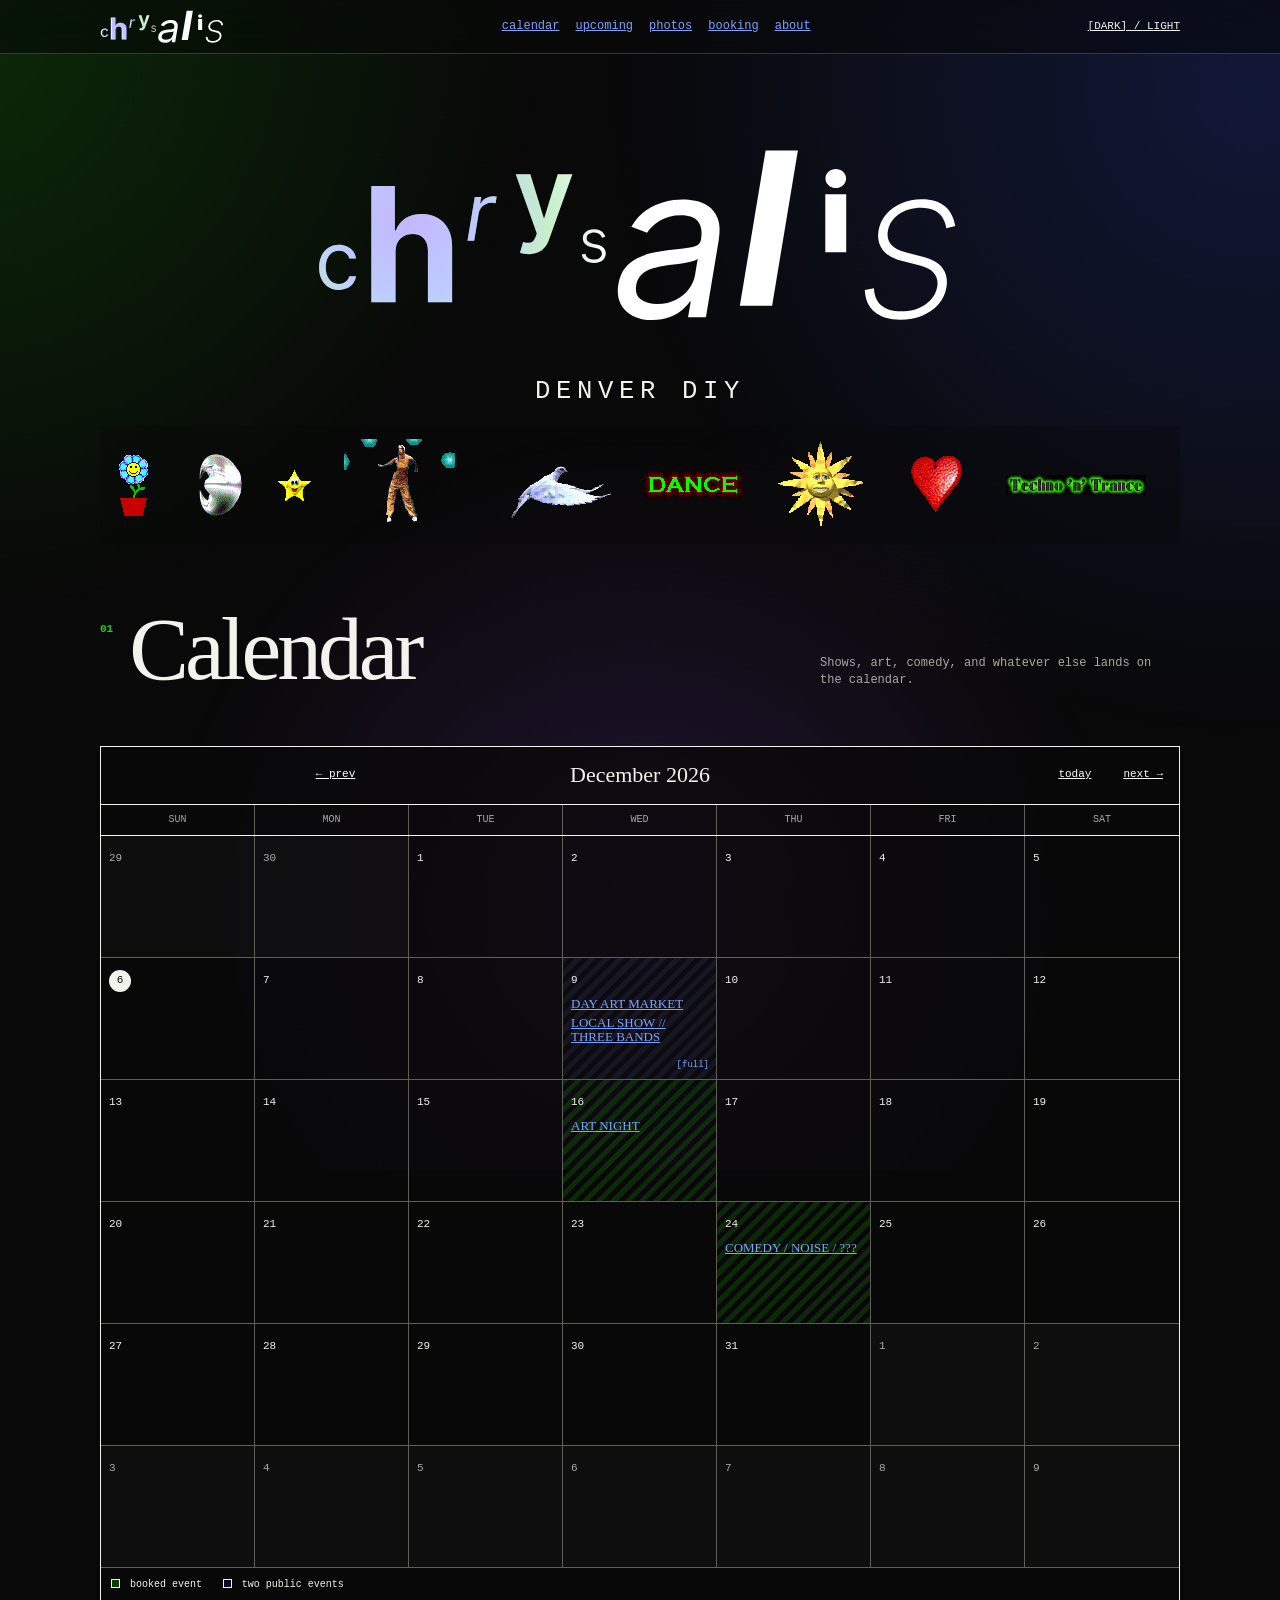
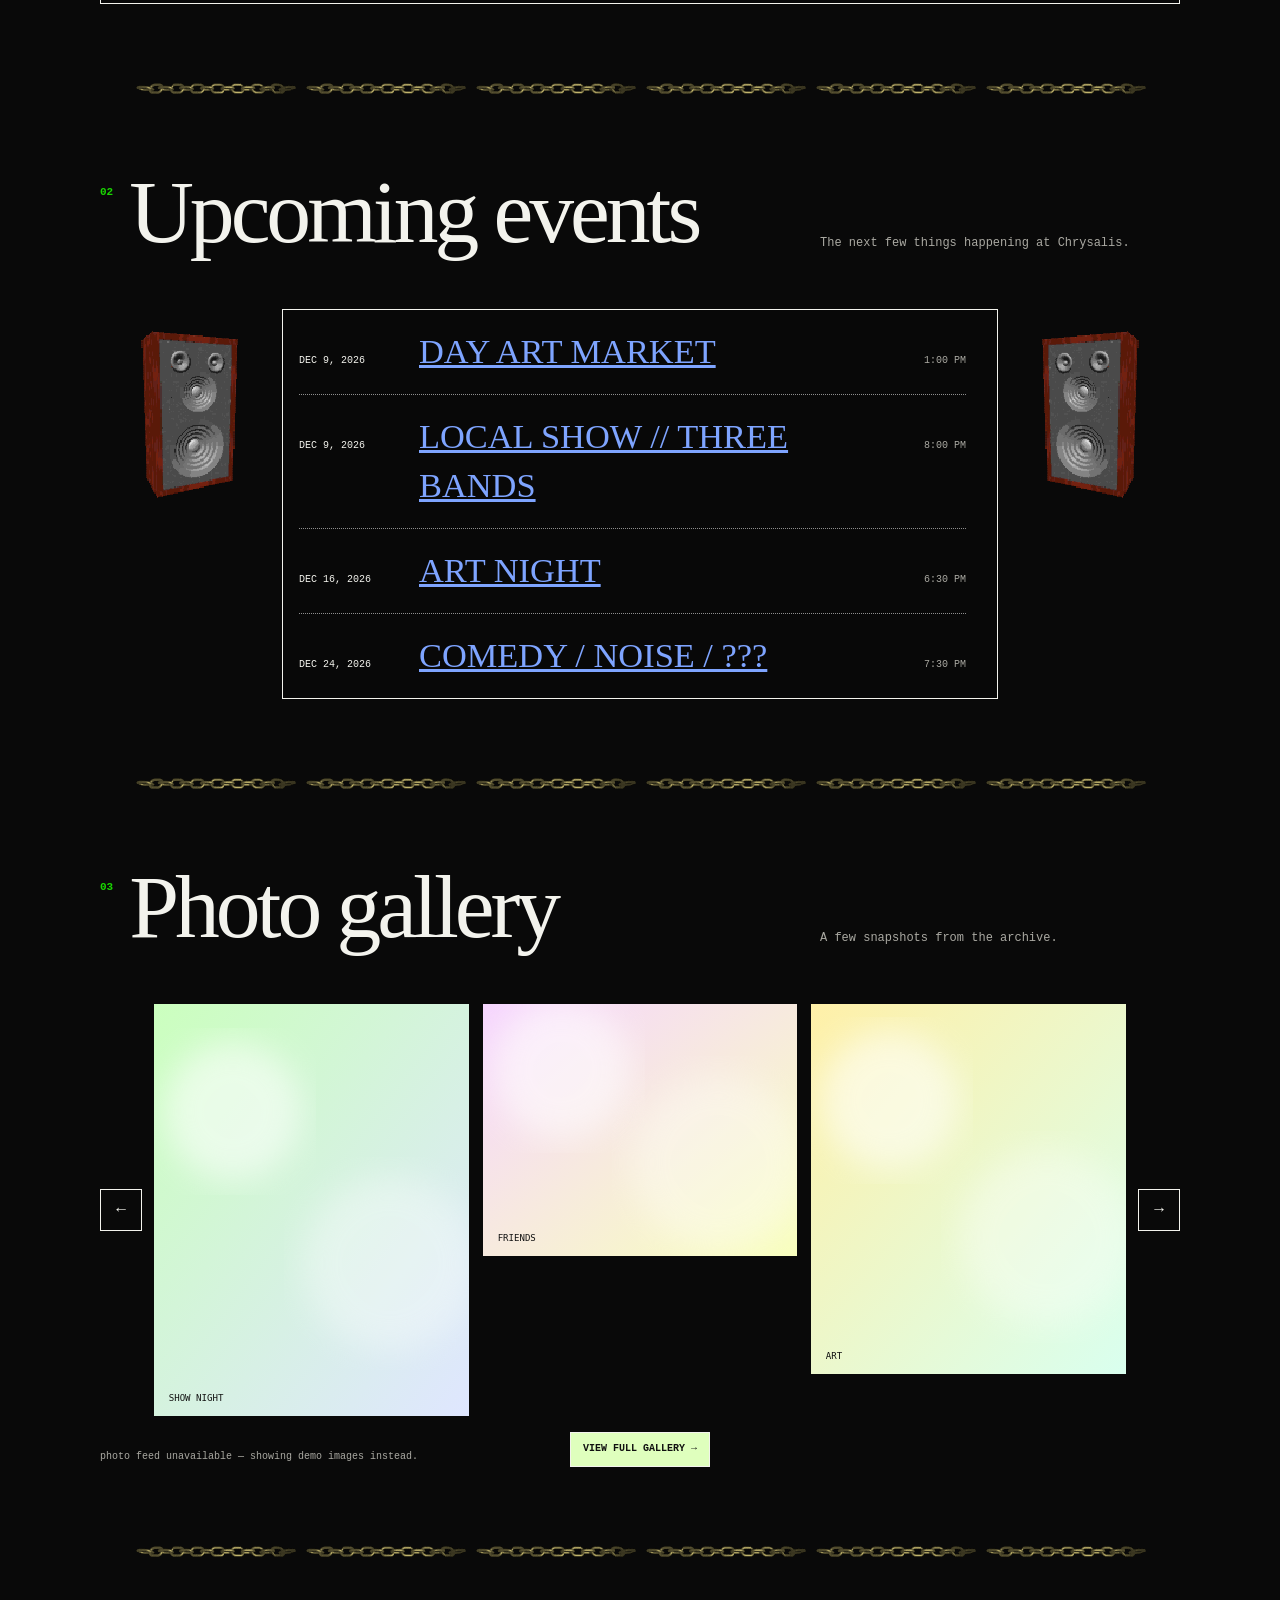
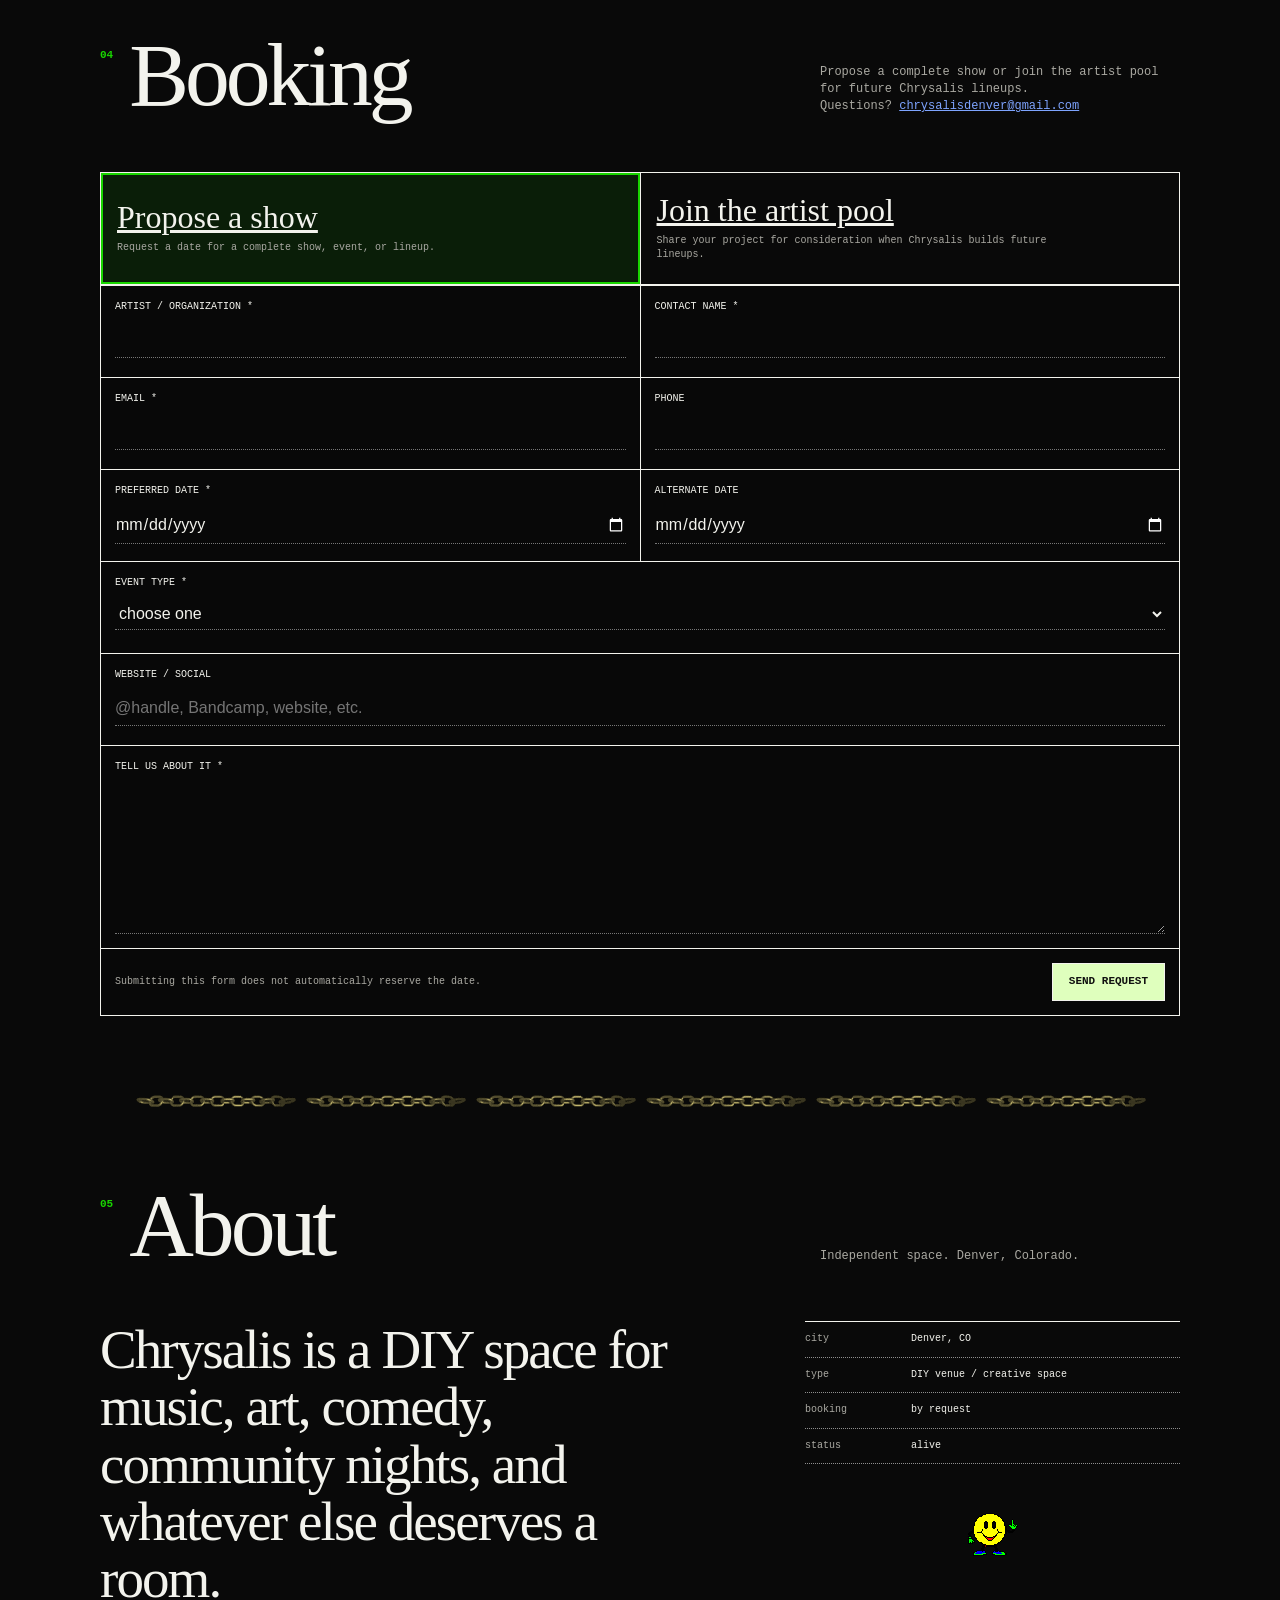
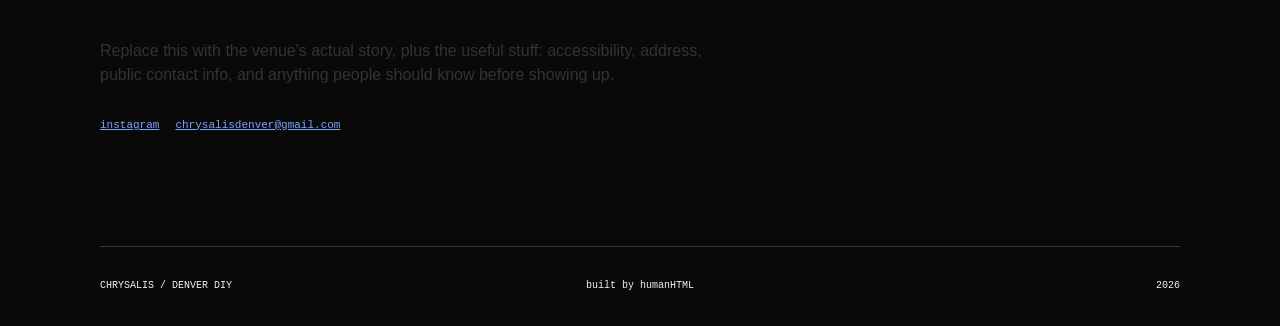
==== index.html @ ff5a3b8a "Add booking confirmation modal" ====
<!doctype html>
<html lang="en" data-theme="dark">
<head>
  <meta charset="utf-8">
  <meta name="viewport" content="width=device-width, initial-scale=1">
  <meta name="description" content="Chrysalis — Denver DIY venue for music, art, comedy, and community.">
  <meta name="theme-color" content="#090909">
  <title>CHRYSALIS ★ DENVER DIY</title>
  <script>
    try {
      const savedTheme = localStorage.getItem("chrysalis-theme");
      document.documentElement.dataset.theme =
        savedTheme === "light" ? "light" : "dark";
    } catch (error) {
      document.documentElement.dataset.theme = "dark";
    }
  </script>
  <link rel="stylesheet" href="styles.css?v=24">
<link rel="icon" type="image/png" href="/favicon.png?v=1">
</head>

<body>
  <header class="site-header">
   <a
  class="logo-effect nav-logo"
  href="#top"
  style="--logo: url('assets/chrysalislogo.svg?v=2');"
  aria-label="Chrysalis home"
>
  <img
    src="assets/chrysalislogo.svg?v=2"
    alt=""
    class="logo-image"
  >
</a>

    <nav class="site-nav" aria-label="Primary navigation">
      <a href="#calendar">calendar</a>
      <a href="#events">upcoming</a>
      <a href="#photos">photos</a>
      <a href="#booking">booking</a>
      <a href="#about">about</a>
    </nav>
    <button
      class="theme-toggle"
      id="themeToggle"
      type="button"
      aria-label="Switch to light mode"
    >[DARK] / LIGHT</button>
  </header>

  <main id="top">
    <section class="hero">
      <div class="hero-center">
        <img class="hero-radioactive pixel-gif" src="assets/radioactive.gif" alt="" aria-hidden="true" loading="eager" fetchpriority="high">
        <p class="eyebrow">welcome to the website of</p>
        <div
  class="logo-effect hero-logo"
  style="--logo: url('assets/chrysalislogo.svg?v=2');"
>
  <img
    src="assets/chrysalislogo.svg?v=2"
    alt="Chrysalis"
    class="logo-image"
  >
</div>
        <p class="hero-subtitle">DENVER DIY</p>

        <div class="gif-marquee" id="gifMarquee" aria-hidden="true">
          <div class="gif-marquee-track">
            <div class="gif-strip">
            <img src="assets/banner/retro-01.gif" alt="" aria-hidden="true" loading="eager" fetchpriority="high">
            <img src="assets/banner/retro-02.gif" alt="" aria-hidden="true" loading="eager" fetchpriority="high">
            <img src="assets/banner/retro-03.gif" alt="" aria-hidden="true" loading="eager" fetchpriority="high">
            <img src="assets/banner/retro-04.gif" alt="" aria-hidden="true" loading="eager" fetchpriority="high">
            <img src="assets/banner/retro-05.gif" alt="" aria-hidden="true" loading="eager" fetchpriority="high">
            <img src="assets/banner/retro-06.gif" alt="" aria-hidden="true" loading="eager" fetchpriority="high">
            <img src="assets/banner/retro-07.gif" alt="" aria-hidden="true" loading="eager" fetchpriority="high">
            <img src="assets/banner/retro-08.gif" alt="" aria-hidden="true" loading="eager" fetchpriority="high">
            <img src="assets/banner/retro-09.gif" alt="" aria-hidden="true" loading="eager" fetchpriority="high">
            <img src="assets/techno.gif" alt="" aria-hidden="true" loading="eager" fetchpriority="high">
            <img src="assets/banner/retro-10.gif" alt="" aria-hidden="true" loading="eager" fetchpriority="high">
            <img src="assets/banner/retro-11.gif" alt="" aria-hidden="true" loading="eager" fetchpriority="high">
            <img src="assets/banner/retro-12.gif" alt="" aria-hidden="true" loading="eager" fetchpriority="high">
            <img src="assets/banner/dance-more.gif" alt="" aria-hidden="true" loading="eager" fetchpriority="high">
            <img src="assets/skull.gif" alt="" aria-hidden="true" loading="eager" fetchpriority="high">
            <img src="assets/banner/peace.gif" alt="" aria-hidden="true" loading="eager" fetchpriority="high">
            <img src="assets/banner/earth.gif" alt="" aria-hidden="true" loading="eager" fetchpriority="high">
            </div>
            <div class="gif-strip">
            <img src="assets/banner/retro-01.gif" alt="" aria-hidden="true" loading="eager" fetchpriority="high">
            <img src="assets/banner/retro-02.gif" alt="" aria-hidden="true" loading="eager" fetchpriority="high">
            <img src="assets/banner/retro-03.gif" alt="" aria-hidden="true" loading="eager" fetchpriority="high">
            <img src="assets/banner/retro-04.gif" alt="" aria-hidden="true" loading="eager" fetchpriority="high">
            <img src="assets/banner/retro-05.gif" alt="" aria-hidden="true" loading="eager" fetchpriority="high">
            <img src="assets/banner/retro-06.gif" alt="" aria-hidden="true" loading="eager" fetchpriority="high">
            <img src="assets/banner/retro-07.gif" alt="" aria-hidden="true" loading="eager" fetchpriority="high">
            <img src="assets/banner/retro-08.gif" alt="" aria-hidden="true" loading="eager" fetchpriority="high">
            <img src="assets/banner/retro-09.gif" alt="" aria-hidden="true" loading="eager" fetchpriority="high">
            <img src="assets/techno.gif" alt="" aria-hidden="true" loading="eager" fetchpriority="high">
            <img src="assets/banner/retro-10.gif" alt="" aria-hidden="true" loading="eager" fetchpriority="high">
            <img src="assets/banner/retro-11.gif" alt="" aria-hidden="true" loading="eager" fetchpriority="high">
            <img src="assets/banner/retro-12.gif" alt="" aria-hidden="true" loading="eager" fetchpriority="high">
            <img src="assets/banner/dance-more.gif" alt="" aria-hidden="true" loading="eager" fetchpriority="high">
            <img src="assets/skull.gif" alt="" aria-hidden="true" loading="eager" fetchpriority="high">
            <img src="assets/banner/peace.gif" alt="" aria-hidden="true" loading="eager" fetchpriority="high">
            <img src="assets/banner/earth.gif" alt="" aria-hidden="true" loading="eager" fetchpriority="high">
            </div>
          </div>
        </div>
      </div>
    </section>

    <section id="calendar" class="site-section">
      <div class="section-heading">
        <div>
          <span class="section-number">01</span>
          <h2>Calendar</h2>
        </div>

        <p>Shows, art, comedy, and whatever else lands on the calendar.</p>
      </div>

      <div class="calendar-shell">
        <div class="calendar-toolbar">
          <button id="prevMonth" type="button" aria-label="Previous month">← prev</button>
          <h3 id="calendarTitle">MONTH YEAR</h3>

          <div class="calendar-toolbar-right">
            <button id="todayBtn" type="button">today</button>
            <button id="nextMonth" type="button" aria-label="Next month">next →</button>
          </div>
        </div>

        <div class="calendar-weekdays" aria-hidden="true">
          <span>sun</span>
          <span>mon</span>
          <span>tue</span>
          <span>wed</span>
          <span>thu</span>
          <span>fri</span>
          <span>sat</span>
        </div>

        <div
          id="calendarGrid"
          class="calendar-grid"
          role="grid"
          aria-label="Chrysalis public calendar"
        ></div>

        <div class="calendar-key">
          <span><i class="key-event"></i> booked event</span>
          <span><i class="key-open"></i> booking slot available</span>
          <span><i class="key-full"></i> two public events</span>
        </div>
      </div>
    </section>

    <div class="chain-break" aria-hidden="true">
      <div class="chain-track">
        <img src="assets/chain.gif" alt="">
        <img src="assets/chain.gif" alt="">
        <img src="assets/chain.gif" alt="">
        <img src="assets/chain.gif" alt="">
        <img src="assets/chain.gif" alt="">
        <img src="assets/chain.gif" alt="">
      </div>
    </div>

    <section id="events" class="site-section events-section">
      <div class="section-heading">
        <div>
          <span class="section-number">02</span>
          <h2>Upcoming events</h2>
        </div>

        <p>The next few things happening at Chrysalis.</p>
      </div>

      <div class="speaker-stage">
  <img
    class="speaker speaker-left pixel-gif"
    src="assets/speakerleft.gif"
    alt=""
    aria-hidden="true"
  >

  <img
    class="speaker-smiley pixel-gif"
    src="assets/dancingsmiley.gif"
    alt=""
    aria-hidden="true"
  >

  <div id="eventsList" class="events-list" aria-live="polite"></div>

  <img
    class="speaker speaker-right pixel-gif"
    src="assets/speakerleft.gif"
    alt=""
    aria-hidden="true"
  >
</div>

    </section>

    <div class="chain-break" aria-hidden="true">
      <div class="chain-track">
        <img src="assets/chain.gif" alt="">
        <img src="assets/chain.gif" alt="">
        <img src="assets/chain.gif" alt="">
        <img src="assets/chain.gif" alt="">
        <img src="assets/chain.gif" alt="">
        <img src="assets/chain.gif" alt="">
      </div>
    </div>

    <section id="photos" class="site-section photo-section">
      <div class="section-heading">
        <div>
          <span class="section-number">03</span>
          <h2>Photo gallery</h2>
        </div>

        <p>A few snapshots from the archive.</p>
      </div>

      <div class="photo-preview-shell">
        <button id="photoPrev" class="preview-arrow preview-arrow-left" type="button" aria-label="Previous photos">←</button>

        <div id="photoPreview" class="photo-preview-track" aria-live="polite"></div>

        <button id="photoNext" class="preview-arrow preview-arrow-right" type="button" aria-label="Next photos">→</button>
      </div>

      <div class="photo-preview-footer">
        <p id="photoStatus" class="tiny-status"></p>
        <a class="view-gallery-button" href="gallery.html">VIEW FULL GALLERY →</a>
      </div>
    </section>

    <div class="chain-break" aria-hidden="true">
      <div class="chain-track">
        <img src="assets/chain.gif" alt="">
        <img src="assets/chain.gif" alt="">
        <img src="assets/chain.gif" alt="">
        <img src="assets/chain.gif" alt="">
        <img src="assets/chain.gif" alt="">
        <img src="assets/chain.gif" alt="">
      </div>
    </div>

    <section id="booking" class="site-section booking-section">
      <div class="section-heading">
        <div>
          <span class="section-number">04</span>
          <h2>Booking</h2>
        </div>

        <p>
          Propose a complete show or join the artist pool for future
          Chrysalis lineups.
        </p>
      </div>

      <div class="booking-layout">
        <div class="booking-paths" role="tablist" aria-label="Choose a booking path">
          <button
            id="showPathButton"
            class="booking-path-choice is-active"
            type="button"
            role="tab"
            aria-selected="true"
            aria-controls="showBookingPanel"
            data-booking-path="show"
          >
            <strong>Propose a show</strong>
            <span>Request a date for a complete show, event, or lineup.</span>
          </button>

          <button
            id="poolPathButton"
            class="booking-path-choice"
            type="button"
            role="tab"
            aria-selected="false"
            aria-controls="artistPoolPanel"
            data-booking-path="pool"
          >
            <strong>Join the artist pool</strong>
            <span>Share your project for consideration when Chrysalis builds future lineups.</span>
          </button>
        </div>

        <div id="showBookingPanel" class="booking-panel" role="tabpanel" aria-labelledby="showPathButton">
          <form
            id="bookingForm"
            class="booking-form"
            action="https://formspree.io/f/mqpkldal"
            method="POST"
          >
            <input type="hidden" name="_subject" value="New Chrysalis booking request">
            <input type="hidden" name="request_type" value="Propose a show">

            <div class="honeypot" aria-hidden="true">
              <label>
                Leave this empty
                <input type="text" name="_gotcha" tabindex="-1" autocomplete="off">
              </label>
            </div>

            <label>
              <span>artist / organization *</span>
              <input name="artist_or_organization" required>
            </label>

            <label>
              <span>contact name *</span>
              <input name="contact_name" autocomplete="name" required>
            </label>

            <label>
              <span>email *</span>
              <input type="email" name="email" autocomplete="email" required>
            </label>

            <label>
              <span>phone</span>
              <input type="tel" name="phone" autocomplete="tel">
            </label>

            <label>
              <span>preferred date *</span>
              <input id="preferredDate" type="date" name="preferred_date" required>
            </label>

            <label>
              <span>alternate date</span>
              <input type="date" name="alternate_date">
            </label>

            <label class="full">
              <span>event type *</span>
              <select name="event_type" required>
                <option value="">choose one</option>
                <option>Concert / live music</option>
                <option>Comedy</option>
                <option>Art event</option>
                <option>Private event</option>
                <option>Community event</option>
                <option>Other</option>
              </select>
            </label>

            <label class="full">
              <span>website / social</span>
              <input type="text" name="link" placeholder="@handle, Bandcamp, website, etc.">
            </label>

          <label class="full">
            <span>tell us about it *</span>
            <textarea name="event_details" rows="6" required></textarea>
          </label>

            <div class="form-footer full">
              <p>Submitting this form does not automatically reserve the date.</p>
              <button id="bookingSubmit" type="submit">SEND REQUEST</button>
            </div>

            <p id="bookingStatus" class="booking-status full" role="status" aria-live="polite"></p>
          </form>
        </div>

        <div id="artistPoolPanel" class="booking-panel" role="tabpanel" aria-labelledby="poolPathButton" hidden>
          <form
            id="artistPoolForm"
            class="booking-form"
            action="https://formspree.io/f/xvkgaqov"
            method="POST"
          >
            <input type="hidden" name="_subject" value="New Chrysalis artist pool submission">
            <input type="hidden" name="request_type" value="Join the artist pool">

            <div class="honeypot" aria-hidden="true">
              <label>
                Leave this empty
                <input type="text" name="_gotcha" tabindex="-1" autocomplete="off">
              </label>
            </div>

            <p class="artist-pool-intro">
              Submit once and Chrysalis may contact you when your sound fits a future
              show or opening slot. Joining the pool does not guarantee a booking.
            </p>

            <label>
              <span>artist / project name *</span>
              <input name="artist_or_project" required>
            </label>

            <label>
              <span>contact name *</span>
              <input name="contact_name" autocomplete="name" required>
            </label>

            <label>
              <span>email *</span>
              <input type="email" name="email" autocomplete="email" required>
            </label>

            <label>
              <span>phone</span>
              <input type="tel" name="phone" autocomplete="tel">
            </label>

            <label>
              <span>artist type *</span>
              <select name="artist_type" required>
                <option value="">choose one</option>
                <option>Solo artist</option>
                <option>Band</option>
                <option>DJ</option>
                <option>Producer / electronic act</option>
                <option>Other</option>
              </select>
            </label>

            <label>
              <span>local or touring *</span>
              <select name="location_type" required>
                <option value="">choose one</option>
                <option>Denver / local</option>
                <option>Colorado, outside Denver</option>
                <option>Touring</option>
              </select>
            </label>

            <label>
              <span>primary genre *</span>
              <input name="primary_genre" required>
            </label>

            <label>
              <span>other genres</span>
              <input name="secondary_genres" placeholder="separate with commas">
            </label>

            <label class="full">
              <span>music link *</span>
              <input type="text" name="music_link" required placeholder="@handle, Bandcamp, website, etc.">
            </label>

            <label class="full">
              <span>website / social</span>
              <input type="text" name="social_link" placeholder="@handle, Bandcamp, website, etc.">
            </label>

            <label class="full">
              <span>tell us about it *</span>
              <textarea name="artist_description" rows="5" required></textarea>
            </label>

            <label class="full pool-consent">
              <input type="checkbox" name="opening_slot_interest" value="Yes" required>
              <span>I want to be considered for future Chrysalis lineups and opening slots. *</span>
            </label>

            <div class="form-footer full">
              <p>This adds you to a private artist pool. It is not a confirmed booking.</p>
              <button id="artistPoolSubmit" type="submit">JOIN ARTIST POOL</button>
            </div>

            <p id="artistPoolStatus" class="booking-status full" role="status" aria-live="polite"></p>
          </form>
        </div>
      </div>
    </section>

    <div class="chain-break" aria-hidden="true">
      <div class="chain-track">
        <img src="assets/chain.gif" alt="">
        <img src="assets/chain.gif" alt="">
        <img src="assets/chain.gif" alt="">
        <img src="assets/chain.gif" alt="">
        <img src="assets/chain.gif" alt="">
        <img src="assets/chain.gif" alt="">
      </div>
    </div>

    <section id="about" class="site-section about-section">
      <div class="section-heading">
        <div>
          <span class="section-number">05</span>
          <h2>About</h2>
        </div>

        <p>Independent space. Denver, Colorado.</p>
      </div>

      <div class="about-grid">
        <div class="about-copy">
          <p class="about-lead">
            Chrysalis is a DIY space for music, art, comedy,
            community nights, and whatever else deserves a room.
          </p>

          <p>
            Replace this with the venue's actual story, plus the useful stuff:
            accessibility, address, public contact info, and anything people
            should know before showing up.
          </p>

          <div class="about-links">
            <a href="https://www.instagram.com/chrysalisdenver/" target="_blank" rel="noopener noreferrer">instagram</a>
            <a href="mailto:chrysalisdenver@gmail.com">email</a>
          </div>
        </div>

        <div class="about-facts">
          <dl>
            <div><dt>city</dt><dd>Denver, CO</dd></div>
            <div><dt>type</dt><dd>DIY venue / creative space</dd></div>
            <div><dt>booking</dt><dd>by request</dd></div>
            <div><dt>status</dt><dd>alive</dd></div>
          </dl>

          <img
            class="about-smiley pixel-gif"
            src="assets/dancingsmiley.gif"
            alt=""
            aria-hidden="true"
          >
        </div>
      </div>
    </section>
  </main>

  <footer class="site-footer">
    <span>CHRYSALIS / DENVER DIY</span>
    <span>built by humanHTML</span>
    <span id="year"></span>
  </footer>

  <dialog id="eventDialog" class="event-dialog">
    <button
      id="closeEventDialog"
      class="dialog-close"
      type="button"
      aria-label="Close event"
    >×</button>

    <p id="dialogDate" class="dialog-kicker"></p>
    <img id="dialogFlyer" class="event-flyer-modal" src="" alt="" hidden>
    <h2 id="dialogTitle"></h2>
    <p id="dialogMeta"></p>
    <p id="dialogDescription"></p>
  </dialog>

  <dialog id="bookingConfirmationDialog" class="event-dialog booking-confirmation-dialog">
    <button
      id="closeBookingConfirmation"
      class="dialog-close"
      type="button"
      aria-label="Close booking confirmation"
    >×</button>

    <p class="dialog-kicker">BOOKING</p>
    <h2>REQUEST RECEIVED ★</h2>
    <p>
      Your booking request was sent successfully. This does not confirm your date.
      Chrysalis will follow up if the event is a fit.
    </p>

    <p id="bookingPoliciesPending">
      Chrysalis rules + policies will be added here once they are finalized.
    </p>

    <a
      id="bookingPoliciesLink"
      class="view-gallery-button"
      href="policies.html"
      hidden
    >READ RULES + POLICIES →</a>
  </dialog>

  <dialog id="photoDialog" class="photo-dialog">
    <button
      id="closePhotoDialog"
      class="dialog-close"
      type="button"
      aria-label="Close photo"
    >×</button>

    <button
      id="prevPhoto"
      class="photo-nav photo-nav-prev"
      type="button"
      aria-label="Previous photo"
    >←</button>

    <figure>
      <img id="photoDialogImage" src="" alt="">
    </figure>

    <button
      id="nextPhoto"
      class="photo-nav photo-nav-next"
      type="button"
      aria-label="Next photo"
    >→</button>
  </dialog>

  <script src="theme.js?v=1"></script>
  <script src="config.js?v=12"></script>
  <script src="app.js?v=13"></script>
</body>
</html>
---- styles.css ----
/* ==========================================================
   CHRYSALIS
   minimal white / old-web / weird GIF transmission
   ========================================================== */

:root,
html[data-theme="dark"] {
  --paper: #090909;
  --ink: #f3f3ed;
  --muted: #aaa9a2;
  --green: #19d600;
  --blue: #7ea4ff;
  --visited: #c991ff;
  --line: #5f5f5a;
  --soft-line: rgba(255,255,255,.18);

  --header-bg: rgba(9,9,9,.62);
  --marquee-bg: rgba(9,9,9,.38);
  --panel-bg: rgba(9,9,9,.72);
  --form-bg: rgba(9,9,9,.70);
  --outside-bg: rgba(255,255,255,.025);
  --dialog-bg: #0d0d0d;
  --dialog-backdrop: rgba(0,0,0,.82);

  --button-bg: #dfffbd;
  --button-hover: #c7ff93;
  --button-ink: #101010;

  --max: 1080px;
}

html[data-theme="light"] {
  --paper: #fff;
  --ink: #101010;
  --muted: #696965;
  --green: #19d600;
  --blue: #0000ee;
  --visited: #551a8b;
  --line: #b8b8b2;
  --soft-line: rgba(16,16,16,.18);

  --header-bg: rgba(255,255,255,.62);
  --marquee-bg: rgba(255,255,255,.48);
  --panel-bg: rgba(255,255,255,.78);
  --form-bg: rgba(255,255,255,.72);
  --outside-bg: rgba(0,0,0,.018);
  --dialog-bg: #fff;
  --dialog-backdrop: rgba(255,255,255,.80);

  --button-bg: #dfffbd;
  --button-hover: #c7ff93;
  --button-ink: #101010;
}

* {
  box-sizing: border-box;
}

html {
  scroll-behavior: smooth;
  background: var(--paper);
}

html[data-theme="dark"] {
  color-scheme: dark;
}

html[data-theme="light"] {
  color-scheme: light;
}

body {
  position: relative;
  margin: 0;
  min-height: 100vh;
  overflow-x: hidden;
  background: transparent;
  color: var(--ink);
  font-family: Arial, Helvetica, sans-serif;
  line-height: 1.45;
}

body::before {
  content: "";
  position: fixed;
  inset: -30%;
  z-index: -2;
  pointer-events: none;
  animation: drift-bg 23s ease-in-out infinite alternate;
}

html[data-theme="dark"] body::before {
  background:
    radial-gradient(circle at 16% 20%, rgba(25,214,0,.17), transparent 29%),
    radial-gradient(circle at 80% 25%, rgba(55,88,255,.19), transparent 33%),
    radial-gradient(circle at 50% 82%, rgba(159,71,255,.16), transparent 31%);
}

html[data-theme="light"] body::before {
  background:
    radial-gradient(circle at 16% 20%, rgba(56,255,45,.16), transparent 29%),
    radial-gradient(circle at 80% 25%, rgba(81,125,255,.13), transparent 33%),
    radial-gradient(circle at 50% 82%, rgba(178,104,255,.11), transparent 31%);
}

@keyframes drift-bg {
  0%   { transform: translate3d(-2%, -1%, 0) scale(1); }
  50%  { transform: translate3d(3%, 2%, 0) scale(1.04); }
  100% { transform: translate3d(-1%, 4%, 0) scale(1.01); }
}

a {
  color: var(--blue);
  text-decoration: underline;
}

a:visited {
  color: var(--visited);
}

button,
input,
select,
textarea {
  font: inherit;
}

::selection {
  background: #ccff00;
  color: #000;
}

.pixel-gif,
.gif-strip img {
  image-rendering: pixelated;
  image-rendering: crisp-edges;
}

/* frosted fixed header */
.site-header {
  position: fixed;
  top: 0;
  left: 0;
  z-index: 100;
  width: 100%;
  min-height: 54px;
  display: flex;
  align-items: center;
  justify-content: space-between;
  gap: 2rem;
  padding:
    0 max(14px, calc((100vw - var(--max)) / 2));
  border-bottom: 1px solid var(--soft-line);
  background: var(--header-bg);
  -webkit-backdrop-filter: blur(16px) saturate(145%);
  backdrop-filter: blur(16px) saturate(145%);
  font-family: "Courier New", monospace;
  font-size: 12px;
}

.tiny-logo {
  color: var(--ink);
  text-decoration: none;
  font-weight: 700;
  letter-spacing: .08em;
}

.tiny-logo:visited {
  color: var(--ink);
}

.site-nav {
  display: flex;
  flex-wrap: wrap;
  gap: 1rem;
}

.hero {
  width: min(1280px, calc(100% - 28px));
  margin: 0 auto;
  padding-top: 54px;
  display: block;
  text-align: center;
  overflow: hidden;
}

.hero-center {
  width: 100%;
  max-width: 100%;
  min-width: 0;
  padding: 5.25rem 0 2.25rem;
}

.eyebrow {
  margin: 0 0 1.35rem;
  color: var(--muted);
  font-family: "Courier New", monospace;
  font-size: 11px;
  letter-spacing: .08em;
}

.hero-radioactive {
  display: block;
  width: 70px;
  height: auto;
  margin: 0 auto .8rem;
}

/*.hero h1 {
  margin: 0;
  font-size: clamp(5rem, 16vw, 13rem);
  font-weight: 900;
  line-height: .78;
  letter-spacing: -.085em;
}*/

/*.hero-subtitle {
  margin: 1.35rem 0 2.5rem;

  font-family: "UnifrakturCook", cursive;

  font-size: clamp(1.6rem, 3.5vw, 2.6rem);
  font-weight: 700;

  letter-spacing: .04em;
}
  */

  .hero-subtitle {
  margin: 1.35rem 0 2.5rem;

  font-family: "Courier New", monospace;

  font-size: clamp(1rem, 2.2vw, 1.6rem);

  letter-spacing: .22em;
}

/* moving GIF banner replacing the vague hero links */
.gif-marquee {
  width: 100%;
  max-width: 1180px;
  min-width: 0;
  margin: 0 auto;
  overflow: hidden;
  border: 0;
  background: var(--marquee-bg);
}

.gif-marquee-track {
  display: flex;
  width: max-content;
  animation: chrysalis-marquee-left 38s linear infinite;
  will-change: transform;
}

.gif-strip {
  display: flex;
  align-items: center;
  gap: 3rem;
  min-width: max-content;
  padding: 14px 1.5rem;
}

.gif-strip img {
  display: block;
  flex: 0 0 auto;
  width: auto;
  max-width: 155px;
  height: auto;
  max-height: 102px;
  object-fit: contain;
}

.gif-strip img:nth-child(11),
.gif-strip img:nth-child(12) {
  max-height: 112px;
}



.chain-break {
  width: min(var(--max), calc(100% - 28px));
  margin: 0 auto;
  overflow: hidden;
  padding: 10px 0 8px;
}

.chain-track {
  display: flex;
  justify-content: center;
  min-width: max-content;
}

.chain-track img {
  width: 170px;
  flex: 0 0 auto;
  image-rendering: pixelated;
}

.site-section {
  width: min(var(--max), calc(100% - 28px));
  margin: 0 auto;
  padding: 7rem 0;
  border-bottom: 0;
  scroll-margin-top: 70px;
}

.section-heading {
  display: grid;
  grid-template-columns: minmax(0,1fr) minmax(240px,360px);
  gap: 4rem;
  align-items: end;
  margin-bottom: 3.5rem;
}

.section-heading > div {
  display: flex;
  align-items: flex-start;
  gap: 1rem;
}

.section-number {
  padding-top: .8rem;
  color: var(--green);
  font-family: "Courier New", monospace;
  font-size: 11px;
  font-weight: 700;
}

.section-heading h2 {
  margin: 0;
  font-family: "Times New Roman", Times, serif;
  font-size: clamp(3rem, 7vw, 5.8rem);
  font-weight: 400;
  line-height: .9;
  letter-spacing: -.045em;
}

.section-heading > p {
  margin: 0;
  color: var(--muted);
  font-family: "Courier New", monospace;
  font-size: 12px;
}

/* calendar */
.calendar-shell {
  border: 1px solid var(--ink);
  background: var(--panel-bg);
}

.calendar-toolbar {
  min-height: 58px;
  display: grid;
  grid-template-columns: 1fr auto 1fr;
  align-items: center;
  border-bottom: 1px solid var(--ink);
}

.calendar-toolbar h3 {
  margin: 0;
  font-family: "Times New Roman", Times, serif;
  font-size: 22px;
  font-weight: 400;
  text-align: center;
}

.calendar-toolbar button {
  min-height: 57px;
  padding: 0 16px;
  border: 0;
  background: transparent;
  cursor: pointer;
  font-family: "Courier New", monospace;
  font-size: 11px;
  text-decoration: underline;
}

.calendar-toolbar button:hover {
  background: rgba(25,214,0,.055);
}

.calendar-toolbar-right {
  justify-self: end;
  display: flex;
}

.calendar-weekdays,
.calendar-grid {
  display: grid;
  grid-template-columns: repeat(7, minmax(0,1fr));
}

.calendar-weekdays {
  border-bottom: 1px solid var(--ink);
}

.calendar-weekdays span {
  padding: 8px 6px;
  border-right: 1px solid var(--line);
  color: var(--muted);
  font-family: "Courier New", monospace;
  font-size: 10px;
  text-align: center;
  text-transform: uppercase;
}

.calendar-weekdays span:last-child {
  border-right: 0;
}

.calendar-day {
  position: relative;
  min-height: 122px;
  padding: 8px;
  border-right: 1px solid var(--line);
  border-bottom: 1px solid var(--line);
  background: transparent;
  overflow: hidden;
}

.calendar-day:nth-child(7n) {
  border-right: 0;
}

.calendar-day.outside-month {
  color: #aaa;
  background: var(--outside-bg);
}

.calendar-day.is-today .day-number {
  display: inline-grid;
  place-items: center;
  min-width: 22px;
  height: 22px;
  border-radius: 50%;
  background: var(--ink);
  color: var(--paper);
}

.calendar-day.has-event {
  background:
    repeating-linear-gradient(
      -45deg,
      rgba(25,214,0,.10) 0,
      rgba(25,214,0,.10) 5px,
      transparent 5px,
      transparent 10px
    );
}

.calendar-day.is-full {
  background:
    repeating-linear-gradient(
      -45deg,
      rgba(0,0,238,.045) 0,
      rgba(0,0,238,.045) 5px,
      transparent 5px,
      transparent 10px
    );
}

.day-number {
  display: inline-block;
  margin-bottom: 8px;
  font-family: "Courier New", monospace;
  font-size: 11px;
}

.calendar-event-chip,
.request-slot {
  display: block;
  width: 100%;
  margin: 0 0 5px;
  padding: 0;
  border: 0;
  background: transparent;
  text-align: left;
  cursor: pointer;
}

.calendar-event-chip {
  color: var(--blue);
  font-family: "Times New Roman", Times, serif;
  font-size: 13px;
  line-height: 1.05;
  text-decoration: underline;
}

.calendar-event-chip:hover {
  color: var(--green);
}

.request-slot {
  position: absolute;
  left: 8px;
  right: 8px;
  bottom: 7px;
  width: auto;
  color: var(--green);
  font-family: "Courier New", monospace;
  font-size: 9px;
  text-decoration: underline;
}

.full-label {
  position: absolute;
  right: 7px;
  bottom: 7px;
  color: var(--blue);
  font-family: "Courier New", monospace;
  font-size: 9px;
}

.calendar-key {
  display: flex;
  flex-wrap: wrap;
  gap: 1.3rem;
  padding: 10px;
  font-family: "Courier New", monospace;
  font-size: 10px;
}

.calendar-key i {
  display: inline-block;
  width: 9px;
  height: 9px;
  margin-right: 4px;
  vertical-align: -1px;
  border: 1px solid var(--ink);
}

.key-event {
  background: rgba(25,214,0,.25);
}

.key-open {
  background: var(--paper);
}

.key-full {
  background: rgba(0,0,238,.13);
}

/* upcoming events */
.speaker-stage {
  display: grid;
  grid-template-columns: 150px minmax(0,1fr) 150px;
  gap: 2rem;
  align-items: start;
}

.speaker {
  width: 118px;
  margin-top: 1.1rem;
}

.speaker-left {
  justify-self: end;
}

.speaker-right {
  transform: scaleX(-1);
}

.events-list {
  border-top: 1px solid var(--ink);
}

.event-row {
  display: grid;
  grid-template-columns: 104px minmax(0,1fr) auto;
  gap: 1rem;
  align-items: baseline;
  padding: 17px 0;
  border-bottom: 1px dotted #8e8e8e;
}

.event-date,
.event-time {
  font-family: "Courier New", monospace;
  font-size: 10px;
  text-transform: uppercase;
}

.event-time {
  color: var(--muted);
}

.event-title {
  padding: 0;
  border: 0;
  background: transparent;
  color: var(--blue);
  text-align: left;
  cursor: pointer;
  font-family: "Times New Roman", Times, serif;
  font-size: clamp(1.35rem,2.8vw,2.15rem);
  text-decoration: underline;
}

.event-title:hover {
  color: var(--green);
}

.empty-state {
  padding: 2rem 0;
  color: var(--muted);
  font-family: "Courier New", monospace;
  font-size: 12px;
}

/* photo preview carousel on the index page */
.photo-preview-shell {
  position: relative;
  display: grid;
  grid-template-columns: 42px minmax(0, 1fr) 42px;
  gap: 12px;
  align-items: center;
}

.photo-preview-track {
  display: grid;
  grid-template-columns: repeat(3, minmax(0, 1fr));
  gap: 14px;
  min-width: 0;
}

.photo-preview-card {
  display: block;
  min-width: 0;
  overflow: hidden;
  color: inherit;
  text-decoration: none;
}

.photo-preview-card:visited {
  color: inherit;
}

.photo-preview-card img {
  display: block;
  width: 100%;
  height: auto;
}

.photo-preview-card:hover img {
  transform: none;
}

.preview-arrow {
  width: 42px;
  height: 42px;
  border: 1px solid var(--ink);
  background: var(--paper);
  color: var(--ink);
  cursor: pointer;
  font-family: "Courier New", monospace;
}

.preview-arrow:hover {
  background: var(--button-bg);
}

.photo-preview-footer {
  position: relative;
  display: flex;
  justify-content: center;
  gap: 1.5rem;
  align-items: center;
  margin-top: 1rem;
}

.photo-preview-footer .tiny-status {
  position: absolute;
  left: 0;
}

.view-gallery-button {
  display: inline-block;
  padding: 9px 12px;
  border: 1px solid var(--ink);
  background: var(--button-bg);
  color: var(--button-ink);
  font-family: "Courier New", monospace;
  font-size: 10px;
  font-weight: 700;
  text-decoration: none;
}

.view-gallery-button:visited {
  color: var(--button-ink);
}

.view-gallery-button:hover {
  background: var(--button-hover);
}

.tiny-status {
  min-height: 1em;
  margin: 1rem 0 0;
  color: var(--muted);
  font-family: "Courier New", monospace;
  font-size: 10px;
}

/* booking */
.booking-layout {
  display: block;
}

.booking-paths {
  display: grid;
  grid-template-columns: repeat(2, minmax(0,1fr));
  border-top: 1px solid var(--ink);
  border-left: 1px solid var(--ink);
}

.booking-path-choice {
  min-height: 112px;
  padding: 16px;
  border: 0;
  border-right: 1px solid var(--ink);
  border-bottom: 1px solid var(--ink);
  background: transparent;
  color: var(--ink);
  text-align: left;
  cursor: pointer;
}

.booking-path-choice strong {
  display: block;
  margin-bottom: 8px;
  font-family: "Times New Roman", Times, serif;
  font-size: clamp(1.35rem, 3vw, 2rem);
  font-weight: 400;
  line-height: 1;
  text-decoration: underline;
}

.booking-path-choice span {
  display: block;
  max-width: 420px;
  color: var(--muted);
  font-family: "Courier New", monospace;
  font-size: 10px;
  line-height: 1.45;
}

.booking-path-choice:hover,
.booking-path-choice:focus-visible {
  background: rgba(25,214,0,.06);
}

.booking-path-choice.is-active {
  background: rgba(25,214,0,.10);
  color: var(--ink);
  box-shadow: inset 0 0 0 2px var(--green);
}

.booking-panel[hidden] {
  display: none !important;
}

.artist-pool-intro {
  grid-column: 1 / -1;
  margin: 0;
  padding: 15px 14px;
  border-right: 1px solid var(--ink);
  border-bottom: 1px solid var(--ink);
  color: var(--muted);
  font-family: "Courier New", monospace;
  font-size: 11px;
}

.booking-form label.pool-consent {
  min-height: auto;
  display: flex;
  grid-template-columns: none;
  align-items: flex-start;
  gap: 10px;
  text-transform: none;
}

.booking-form label.pool-consent input {
  flex: 0 0 auto;
  width: auto;
  margin: 2px 0 0;
  accent-color: var(--green);
}

.booking-form label.pool-consent span {
  line-height: 1.45;
  text-transform: none;
}


.booking-form {
  width: 100%;
  display: grid;
  grid-template-columns: repeat(2, minmax(0,1fr));
  border-top: 1px solid var(--ink);
  border-left: 1px solid var(--ink);
  background: var(--form-bg);
}

.booking-form label {
  display: grid;
  align-content: start;
  gap: 8px;
  min-height: 92px;
  padding: 14px;
  border-right: 1px solid var(--ink);
  border-bottom: 1px solid var(--ink);
}

.booking-form label.full,
.form-footer.full,
.booking-status.full {
  grid-column: 1 / -1;
}

.booking-form label span {
  font-family: "Courier New", monospace;
  font-size: 10px;
  text-transform: uppercase;
}

.booking-form input,
.booking-form select,
.booking-form textarea {
  width: 100%;
  padding: 6px 0;
  border: 0;
  border-bottom: 1px dotted #777;
  border-radius: 0;
  outline: 0;
  background: transparent;
  color: var(--ink);
}

.booking-form input:focus,
.booking-form select:focus,
.booking-form textarea:focus {
  border-bottom-color: var(--green);
  background: rgba(25,214,0,.035);
}

.booking-form textarea {
  min-height: 120px;
  resize: vertical;
}

.form-footer {
  display: flex;
  justify-content: space-between;
  gap: 1.5rem;
  align-items: center;
  padding: 14px;
  border-right: 1px solid var(--ink);
  border-bottom: 1px solid var(--ink);
}

.form-footer p {
  margin: 0;
  color: var(--muted);
  font-family: "Courier New", monospace;
  font-size: 10px;
}

.form-footer button {
  flex: 0 0 auto;
  padding: 10px 16px;
  border: 1px solid var(--ink);
  border-radius: 0;
  background: var(--button-bg);
  color: var(--button-ink);
  -webkit-text-fill-color: var(--button-ink);
  -webkit-appearance: none;
  appearance: none;
  cursor: pointer;
  font-family: "Courier New", monospace;
  font-size: 11px;
  font-weight: 700;
}

.form-footer button:hover,
.form-footer button:focus-visible {
  background: var(--button-hover);
  color: var(--button-ink);
  -webkit-text-fill-color: var(--button-ink);
}

.form-footer button:disabled {
  cursor: wait;
  opacity: .5;
}

.booking-status {
  margin: 0;
  padding: 10px 14px;
  border-right: 1px solid var(--ink);
  border-bottom: 1px solid var(--ink);
  font-family: "Courier New", monospace;
  font-size: 11px;
}

.booking-status:empty {
  display: none;
}

.booking-status.success {
  color: #087800;
}

.booking-status.error {
  color: #bf0000;
}

.honeypot {
  position: absolute !important;
  left: -9999px !important;
  width: 1px !important;
  height: 1px !important;
  overflow: hidden !important;
}

/* about */
.about-grid {
  display: grid;
  grid-template-columns: 1.25fr .75fr;
  gap: 5rem;
}

.about-lead {
  margin: 0 0 2rem;
  max-width: 740px;
  font-family: "Times New Roman", Times, serif;
  font-size: clamp(2rem,4.3vw,4rem);
  line-height: 1.04;
  letter-spacing: -.035em;
}

.about-copy > p:not(.about-lead) {
  max-width: 620px;
  color: #333;
}

.about-links {
  display: flex;
  flex-wrap: wrap;
  gap: 1rem;
  margin-top: 2rem;
  font-family: "Courier New", monospace;
  font-size: 11px;
}

.about-facts {
  border-top: 1px solid var(--ink);
}

.about-facts dl {
  margin: 0;
}

.about-facts dl > div {
  display: grid;
  grid-template-columns: 90px 1fr;
  gap: 1rem;
  padding: 10px 0;
  border-bottom: 1px dotted #8e8e8e;
}

.about-facts dt,
.about-facts dd {
  margin: 0;
  font-family: "Courier New", monospace;
  font-size: 10px;
}

.about-facts dt {
  color: var(--muted);
}

.about-smiley {
  display: block;
  width: 52px;
  margin: 3rem auto 0;
}

.site-footer {
  width: min(var(--max), calc(100% - 28px));
  margin: 0 auto;
  min-height: 80px;
  display: grid;
  grid-template-columns: repeat(3,1fr);
  align-items: center;
  gap: 1rem;
  font-family: "Courier New", monospace;
  font-size: 10px;
}

.site-footer span:nth-child(2) {
  text-align: center;
}

.site-footer span:nth-child(3) {
  text-align: right;
}

/* dialogs */
.event-dialog,
.photo-dialog {
  position: fixed;
  left: 50%;
  top: 50%;
  transform: translate(-50%, -50%);
  margin: 0;
  width: min(760px, calc(100% - 28px));
  max-height: 90vh;
  padding: 22px;
  border: 1px solid var(--ink);
  border-radius: 0;
  background: var(--dialog-bg);
  color: var(--ink);
}

.event-dialog::backdrop,
.photo-dialog::backdrop {
  background: var(--dialog-backdrop);
  -webkit-backdrop-filter: blur(6px);
  backdrop-filter: blur(6px);
}

.dialog-close {
  display: block;
  margin-left: auto;
  padding: 2px 7px;
  border: 1px solid var(--ink);
  background: var(--dialog-bg);
  color: var(--ink);
  cursor: pointer;
  font-family: "Courier New", monospace;
}

.dialog-kicker,
#dialogMeta {
  font-family: "Courier New", monospace;
  font-size: 10px;
}

.event-dialog h2 {
  margin: .4rem 0 .8rem;
  font-family: "Times New Roman", Times, serif;
  font-size: clamp(2.5rem,7vw,5rem);
  font-weight: 400;
  line-height: .9;
}

.event-flyer-modal {
  display: block;
  max-width: min(100%,440px);
  max-height: 56vh;
  margin: 1rem 0;
  object-fit: contain;
  border: 1px solid var(--ink);
}

.event-flyer-modal[hidden] {
  display: none;
}

.photo-dialog {
  width: min(1100px, calc(100% - 20px));
  padding: 3rem 4.5rem 1.5rem;
  border: 0;
}

.photo-dialog .dialog-close {
  margin: 0 0 1rem auto;
  background: transparent;
  color: var(--ink);
}

.photo-dialog figure {
  margin: 0;
}

.photo-dialog img {
  display: block;
  width: 100%;
  max-height: 78vh;
  object-fit: contain;
}

.photo-nav {
  position: absolute;
  top: 50%;
  width: 38px;
  height: 38px;
  border: 1px solid var(--ink);
  background: var(--button-bg);
  color: var(--button-ink);
  transform: translateY(-50%);
  cursor: pointer;
}

.photo-dialog .dialog-close:hover,
.photo-dialog .dialog-close:focus-visible {
  background: transparent;
  color: var(--green);
}

.photo-nav:hover,
.photo-nav:focus-visible {
  background: var(--button-hover);
  color: var(--button-ink);
}

.photo-nav-prev {
  left: 10px;
}

.photo-nav-next {
  right: 10px;
}


/* separate full photo gallery page */
.gallery-main {
  padding-top: 54px;
}

.gallery-hero,
.gallery-archive-section {
  width: min(var(--max), calc(100% - 28px));
  margin: 0 auto;
}

.gallery-hero {
  min-height: 440px;
  padding: 7rem 0 4rem;
}

.gallery-hero h1 {
  margin: .6rem 0 3rem;
  font-family: "Times New Roman", Times, serif;
  font-size: clamp(2.75rem, 12vw, 9rem);
  font-weight: 400;
  line-height: .9;
  letter-spacing: -.055em;
  white-space: nowrap;
}

.gallery-hero p {
  max-width: 560px;
  color: var(--muted);
  font-family: "Courier New", monospace;
  font-size: 12px;
}

.gallery-archive-section {
  padding: 5rem 0 4rem;
}

.gallery-home-nav {
  padding: 0 0 4rem;
  text-align: center;
}

.gallery-grid {
  column-count: 3;
  column-gap: 14px;
}

.gallery-grid .photo-card {
  display: block;
  width: 100%;
  margin: 0 0 14px;
  padding: 0;
  border: 0;
  background: transparent;
  break-inside: avoid;
  cursor: zoom-in;
}

.gallery-grid .photo-card img {
  display: block;
  width: 100%;
  height: auto;
  transition: transform .18s ease;
}

.gallery-grid .photo-card:hover img {
  transform: translateY(-2px);
}

@media (max-width: 860px) {
  .section-heading {
    grid-template-columns: 1fr;
    gap: 1rem;
  }

  .speaker-stage {
    grid-template-columns: 84px minmax(0,1fr) 84px;
    gap: 1rem;
  }

  .speaker {
    width: 78px;
  }

  .about-grid {
    grid-template-columns: 1fr;
    gap: 3rem;
  }

  .photo-preview-track {
    grid-template-columns: repeat(2, minmax(0, 1fr));
  }

  .gallery-grid {
    column-count: 2;
  }
}

@media (max-width: 650px) {
  .site-header {
    min-height: 62px;
    align-items: flex-start;
    padding-top: 10px;
    padding-bottom: 10px;
    flex-direction: column;
    gap: .45rem;
  }

  .site-nav {
    gap: .7rem;
  }

  .hero {
    width: calc(100% - 22px);
    padding-top: 70px;
  }

  .hero-center {
    padding: 3.1rem 0 1.4rem;
  }

  .hero-radioactive {
    width: 56px;
    margin-bottom: .9rem;
  }

  .hero h1 {
    font-size: clamp(3.4rem, 16.5vw, 5.2rem);
    letter-spacing: -.075em;
    white-space: nowrap;
  }

  .hero-subtitle {
    margin-bottom: 2rem;
  }

  .gif-strip {
    gap: 2rem;
    padding: 12px 1rem;
  }

  .gif-strip img {
    max-width: 110px;
    max-height: 78px;
  }


  .chain-track {
    min-width: 0 !important;
    width: 100% !important;
    justify-content: center !important;
  }

  .chain-track img {
    display: none !important;
  }

  .chain-track img:first-child {
    display: block !important;
    width: min(180px, 72vw) !important;
    flex: 0 0 auto !important;
  }

  .site-section {
    padding: 4.5rem 0;
    scroll-margin-top: 98px;
  }

  .section-heading h2 {
    font-size: clamp(3.2rem,15vw,5rem);
  }

  .section-heading > p {
    padding-left: 27px;
  }

  .calendar-toolbar {
    grid-template-columns: 1fr 1fr;
  }

  .calendar-toolbar h3 {
    grid-column: 1 / -1;
    grid-row: 1;
    padding: 14px 4px;
    border-bottom: 1px solid var(--ink);
  }

  .calendar-toolbar > button {
    grid-column: 1;
    grid-row: 2;
  }

  .calendar-toolbar-right {
    grid-column: 2;
    grid-row: 2;
  }

  .calendar-day {
    min-height: 92px;
    padding: 4px;
  }

  .calendar-event-chip {
    font-size: 10px;
    max-height: 2.2em;
    overflow: hidden;
  }

  .request-slot,
  .full-label {
    font-size: 7px;
    left: 4px;
    bottom: 4px;
  }

  .full-label {
    left: auto;
    right: 4px;
  }

  .calendar-weekdays span {
    font-size: 8px;
    padding-inline: 1px;
  }

  .speaker-stage {
    display: block;
  }

  .speaker {
    display: none;
  }

  .event-row {
    grid-template-columns: 72px minmax(0,1fr);
  }

  .event-time {
    grid-column: 2;
  }

  .photo-preview-shell {
    grid-template-columns: 34px minmax(0, 1fr) 34px;
    gap: 8px;
  }

  .preview-arrow {
    width: 34px;
    height: 34px;
  }

  .photo-preview-track {
    grid-template-columns: 1fr;
  }

  .photo-preview-footer {
    align-items: center;
    flex-direction: column;
  }

  .photo-preview-footer .tiny-status {
    position: static;
    margin: 0;
    text-align: center;
  }

  .view-gallery-button {
    text-align: center;
  }

  .gallery-main {
    padding-top: 70px;
  }

  .gallery-hero {
    padding-top: 5rem;
  }

  .gallery-hero h1 {
    font-size: clamp(4rem, 19vw, 6rem);
  }

  .gallery-grid {
    column-count: 1;
  }

  .booking-paths {
    grid-template-columns: 1fr;
  }

  .booking-form {
    grid-template-columns: 1fr;
  }

  .booking-form label.full,
  .form-footer.full,
  .booking-status.full {
    grid-column: auto;
  }

  .form-footer {
    align-items: stretch;
    flex-direction: column;
  }

  .site-footer {
    grid-template-columns: 1fr;
    padding: 1.2rem 0;
  }

  .site-footer span:nth-child(2),
  .site-footer span:nth-child(3) {
    text-align: left;
  }

  .photo-dialog {
    padding: 3rem 2.8rem 1rem;
  }
}

@media (prefers-reduced-motion: reduce) {
  html {
    scroll-behavior: auto;
  }

  body::before {
    animation: none;
  }
}

.tiny-status:empty {
  display: none;
}




@media (max-width: 650px) {
  .chain-track > img:nth-child(n+2) {
    display: none !important;
    width: 0 !important;
  }
}


@media (max-width: 650px) {
  .chain-break {
    overflow: hidden !important;
  }

  .chain-track {
    width: 100% !important;
    min-width: 100% !important;
    display: flex !important;
    justify-content: center !important;
  }

  .chain-track > img {
    display: none !important;
  }

  .chain-track > img:first-child {
    display: block !important;
    width: min(170px, 72vw) !important;
    max-width: 72vw !important;
    flex: 0 0 auto !important;
  }
}


.theme-toggle {
  flex: 0 0 auto;
  padding: 0;
  border: 0;
  background: transparent;
  color: var(--ink);
  cursor: pointer;
  font-family: "Courier New", monospace;
  font-size: 11px;
  text-decoration: underline;
  white-space: nowrap;
}

.theme-toggle:hover,
.theme-toggle:focus-visible {
  color: var(--green);
}

html[data-theme="dark"] .calendar-day.has-event {
  background:
    repeating-linear-gradient(
      -45deg,
      rgba(25,214,0,.16) 0,
      rgba(25,214,0,.16) 5px,
      transparent 5px,
      transparent 10px
    );
}

html[data-theme="dark"] .calendar-day.is-full {
  background:
    repeating-linear-gradient(
      -45deg,
      rgba(126,164,255,.08) 0,
      rgba(126,164,255,.08) 5px,
      transparent 5px,
      transparent 10px
    );
}

@media (max-width: 650px) {
  .theme-toggle {
    position: absolute;
    top: 10px;
    right: 14px;
  }
}

/* ==========================================================
   CHRYSALIS LOGO
   ========================================================== */

.logo-effect {
  position: relative;
  display: block;
  overflow: hidden;

  /* matches the SVG's actual proportions */
  aspect-ratio: 390 / 162;
}

.logo-image {
  display: block;

  width: 100%;
  height: 100%;

  object-fit: contain;
}


/* ==========================================================
   BASE LOGO COLOR
   ========================================================== */

/* white logo in dark mode */
html[data-theme="dark"] .logo-image {
  filter: invert(1);
}

/* black logo in light mode */
html[data-theme="light"] .logo-image {
  filter: none;
}


/* ==========================================================
   MOVING RADIAL LIGHT
   ========================================================== */

.logo-effect::after {
  content: "";

  position: absolute;
  inset: 0;

  /*
    The overlay itself stays perfectly still.
    Only the radial gradient moves inside it.
  */

background-image:
  radial-gradient(
    circle,
    rgba(130, 105, 255, .48) 0%,
    rgba(90, 125, 255, .40) 24%,
    rgba(80, 205, 95, .32) 44%,
    rgba(80, 205, 95, 0) 70%
  );

  background-repeat: no-repeat;

  /*
    Size of the colored light.
    Bigger = softer / more atmospheric.
  */
  background-size: 58% 190%;

  background-position: -35% 55%;


  /* ========================================================
     MASK
     Keeps the color completely inside the logo
     ======================================================== */

  -webkit-mask-image: var(--logo);
  mask-image: var(--logo);

  -webkit-mask-repeat: no-repeat;
  mask-repeat: no-repeat;

  -webkit-mask-position: center;
  mask-position: center;

  -webkit-mask-size: contain;
  mask-size: contain;


  animation: logo-light-drift 10s ease-in-out infinite;

  pointer-events: none;
}


/* ==========================================================
   LIGHT MOVEMENT
   ========================================================== */

@keyframes logo-light-drift {

  0% {
    background-position: -35% 55%;
  }

  20% {
    background-position: 25% 20%;
  }

  45% {
    background-position: 110% 45%;
  }

  70% {
    background-position: 55% 85%;
  }

  100% {
    background-position: -35% 55%;
  }

}


/* ==========================================================
   LOGO SIZES
   ========================================================== */

.hero-logo {
  width: min(820px, 82vw);
  margin: 0 auto;
}

.nav-logo {
  width: 125px;
  flex: 0 0 auto;
}



@media (max-width: 650px) {

  #events .section-heading {
    margin-bottom: 1.5rem;
  }

  .speaker-stage {
    display: grid;

    grid-template-columns: 1fr auto 1fr;

    grid-template-areas:
      "left smile right"
      "events events events";

    column-gap: 12px;
    row-gap: 12px;

    align-items: center;
    width: 100%;
  }

  .speaker {
    display: block !important;
    width: 80px;
    height: auto;
    margin-top: 0;
  }

  .speaker-left {
    grid-area: left;
    justify-self: end;
  }

  .speaker-smiley {
    display: block !important;

    grid-area: smile;

    width: 54px;
    height: auto;

    justify-self: center;
    align-self: center;
  }

  .speaker-right {
    grid-area: right;
    justify-self: start;

    transform: scaleX(-1) !important;
  }

  .events-list {
    grid-area: events;
    width: 100%;
  }

}


.speaker-smiley {
  display: none;
}
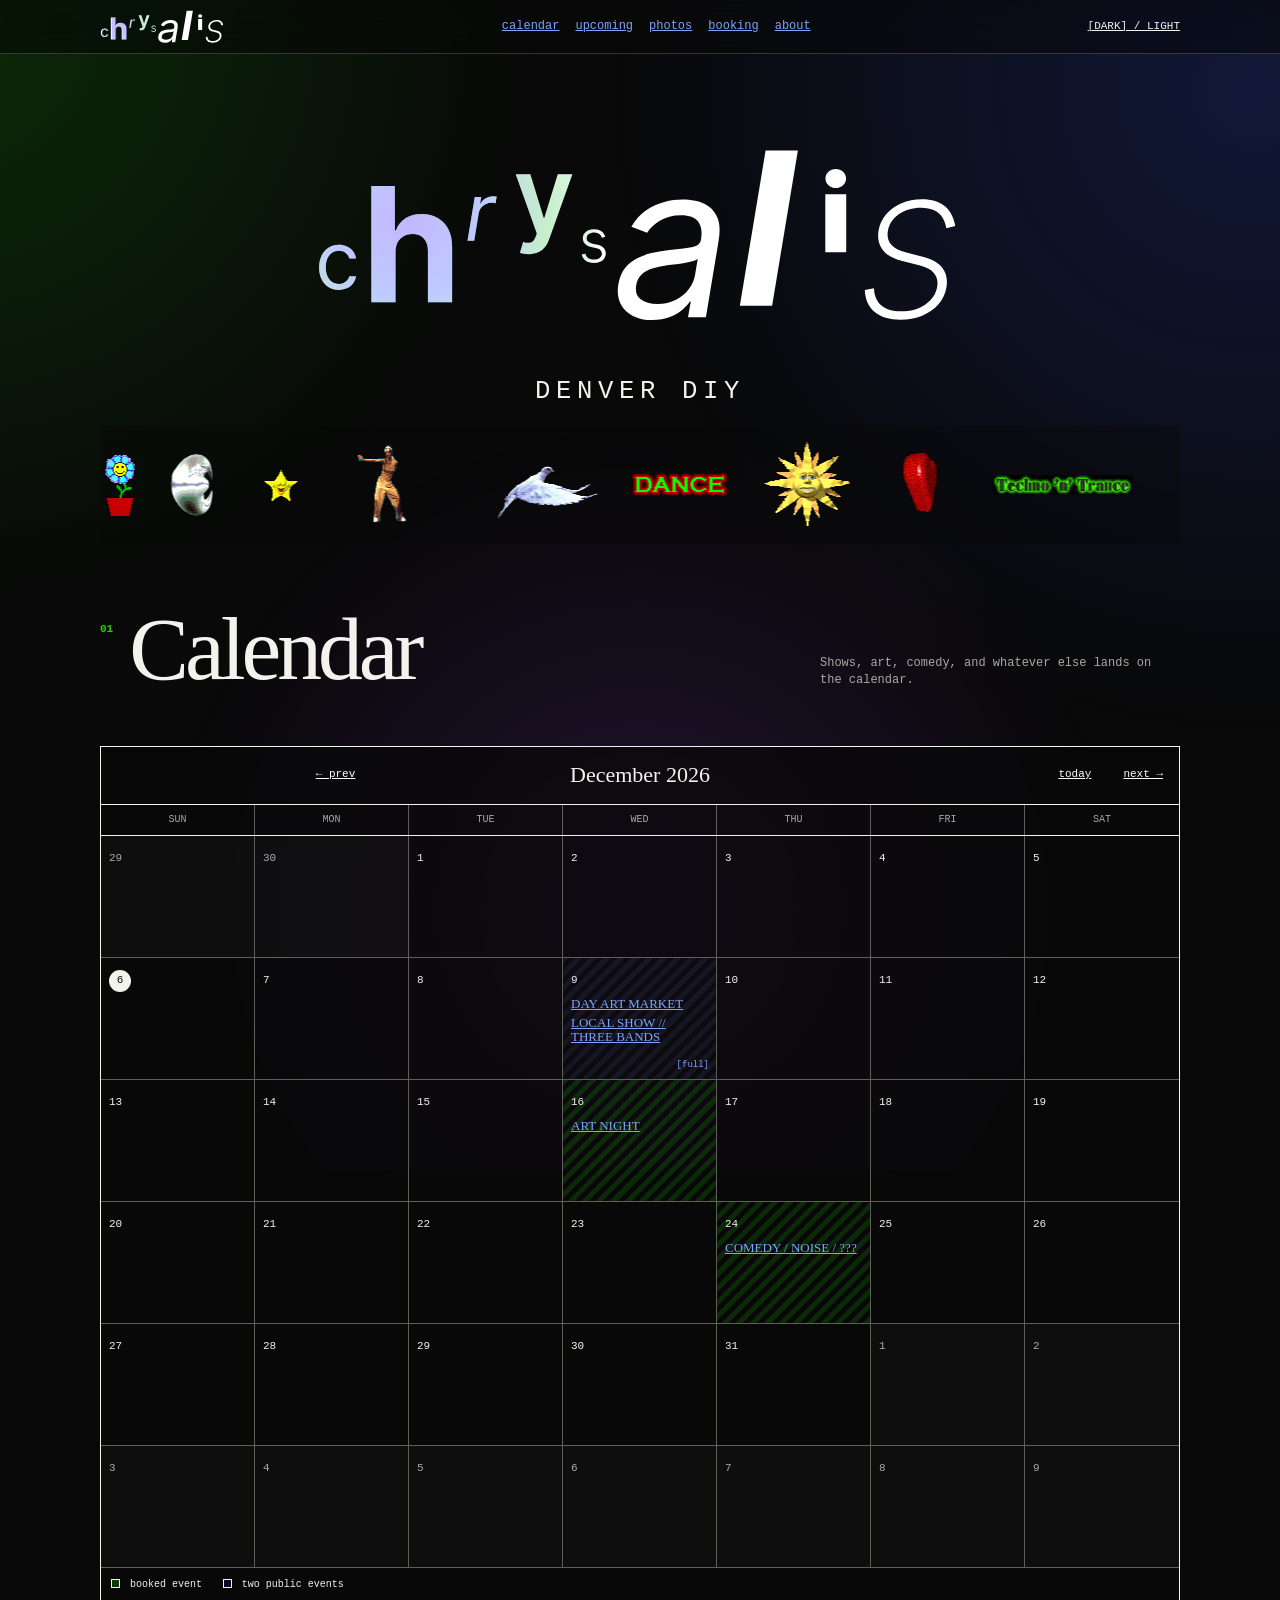
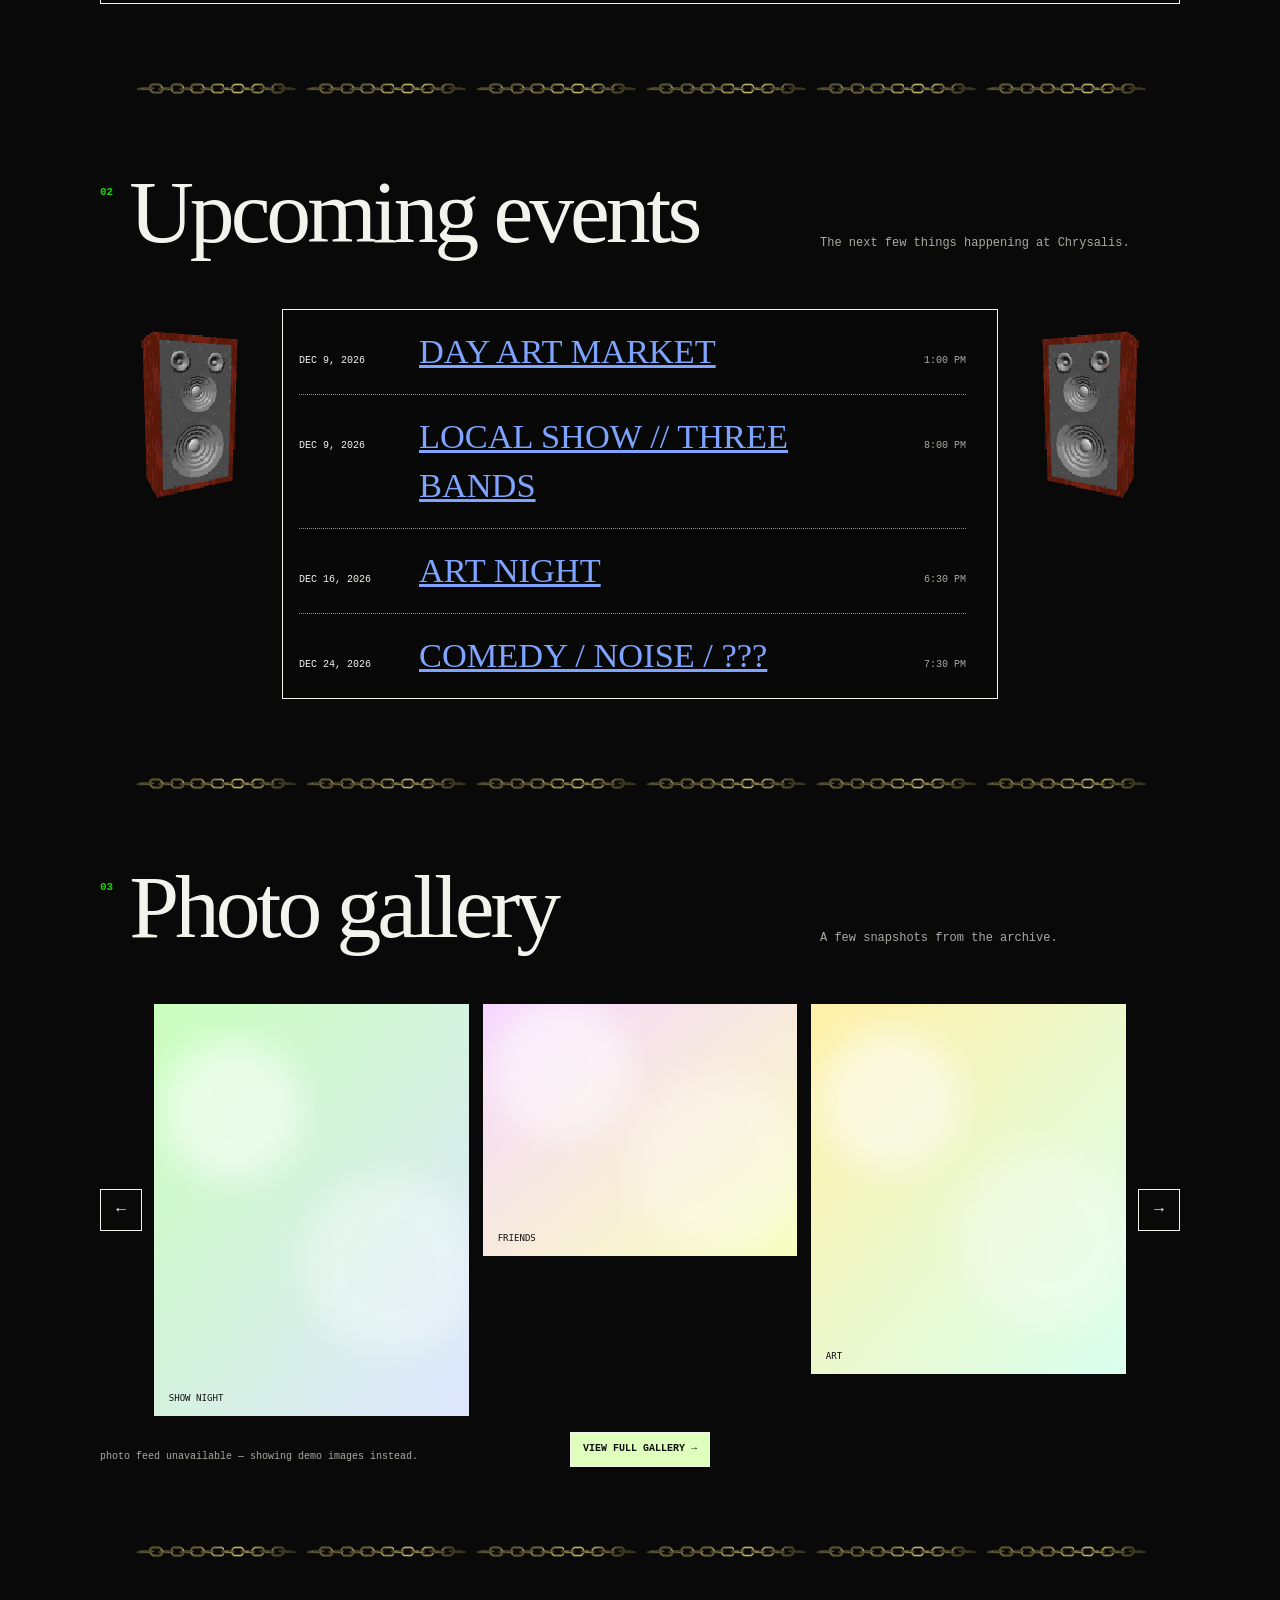
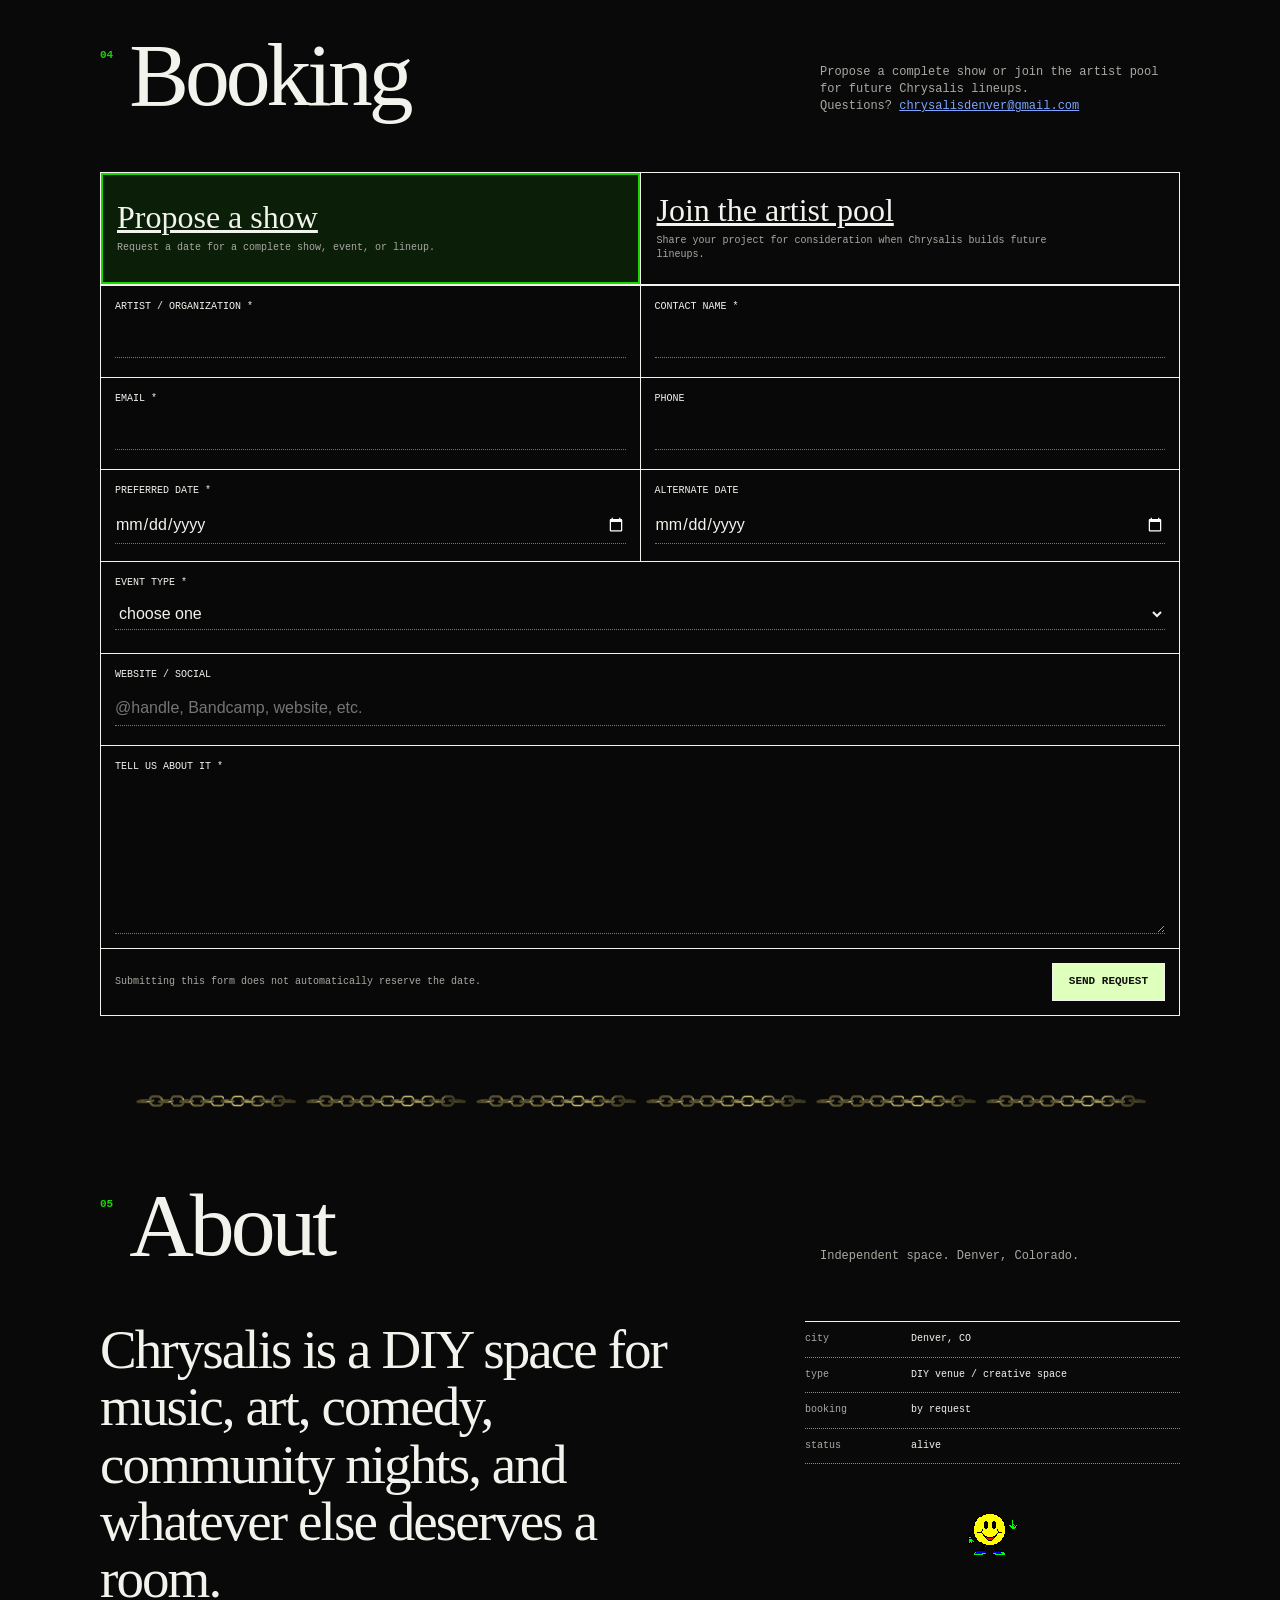
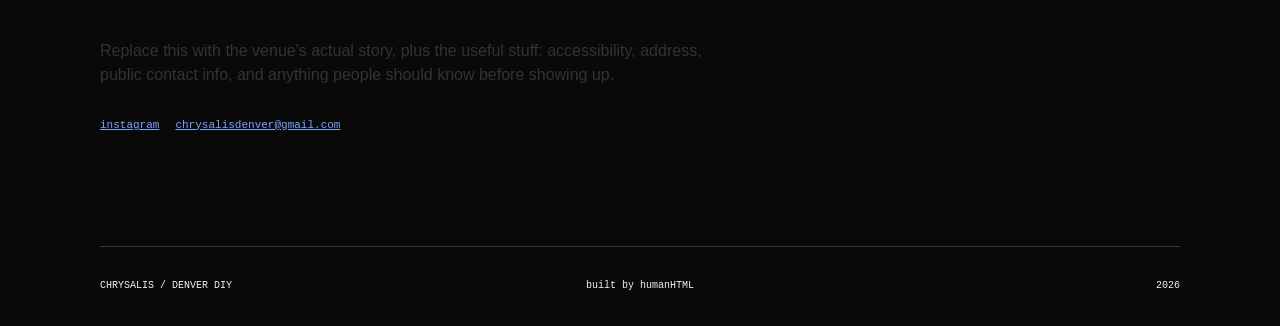
==== commit 4821fd20: "Show booking policies link" ====
--- a/index.html
+++ b/index.html
@@ -580,7 +580,6 @@
       id="bookingPoliciesLink"
       class="view-gallery-button"
       href="policies.html"
-      hidden
     >READ RULES + POLICIES →</a>
   </dialog>
 
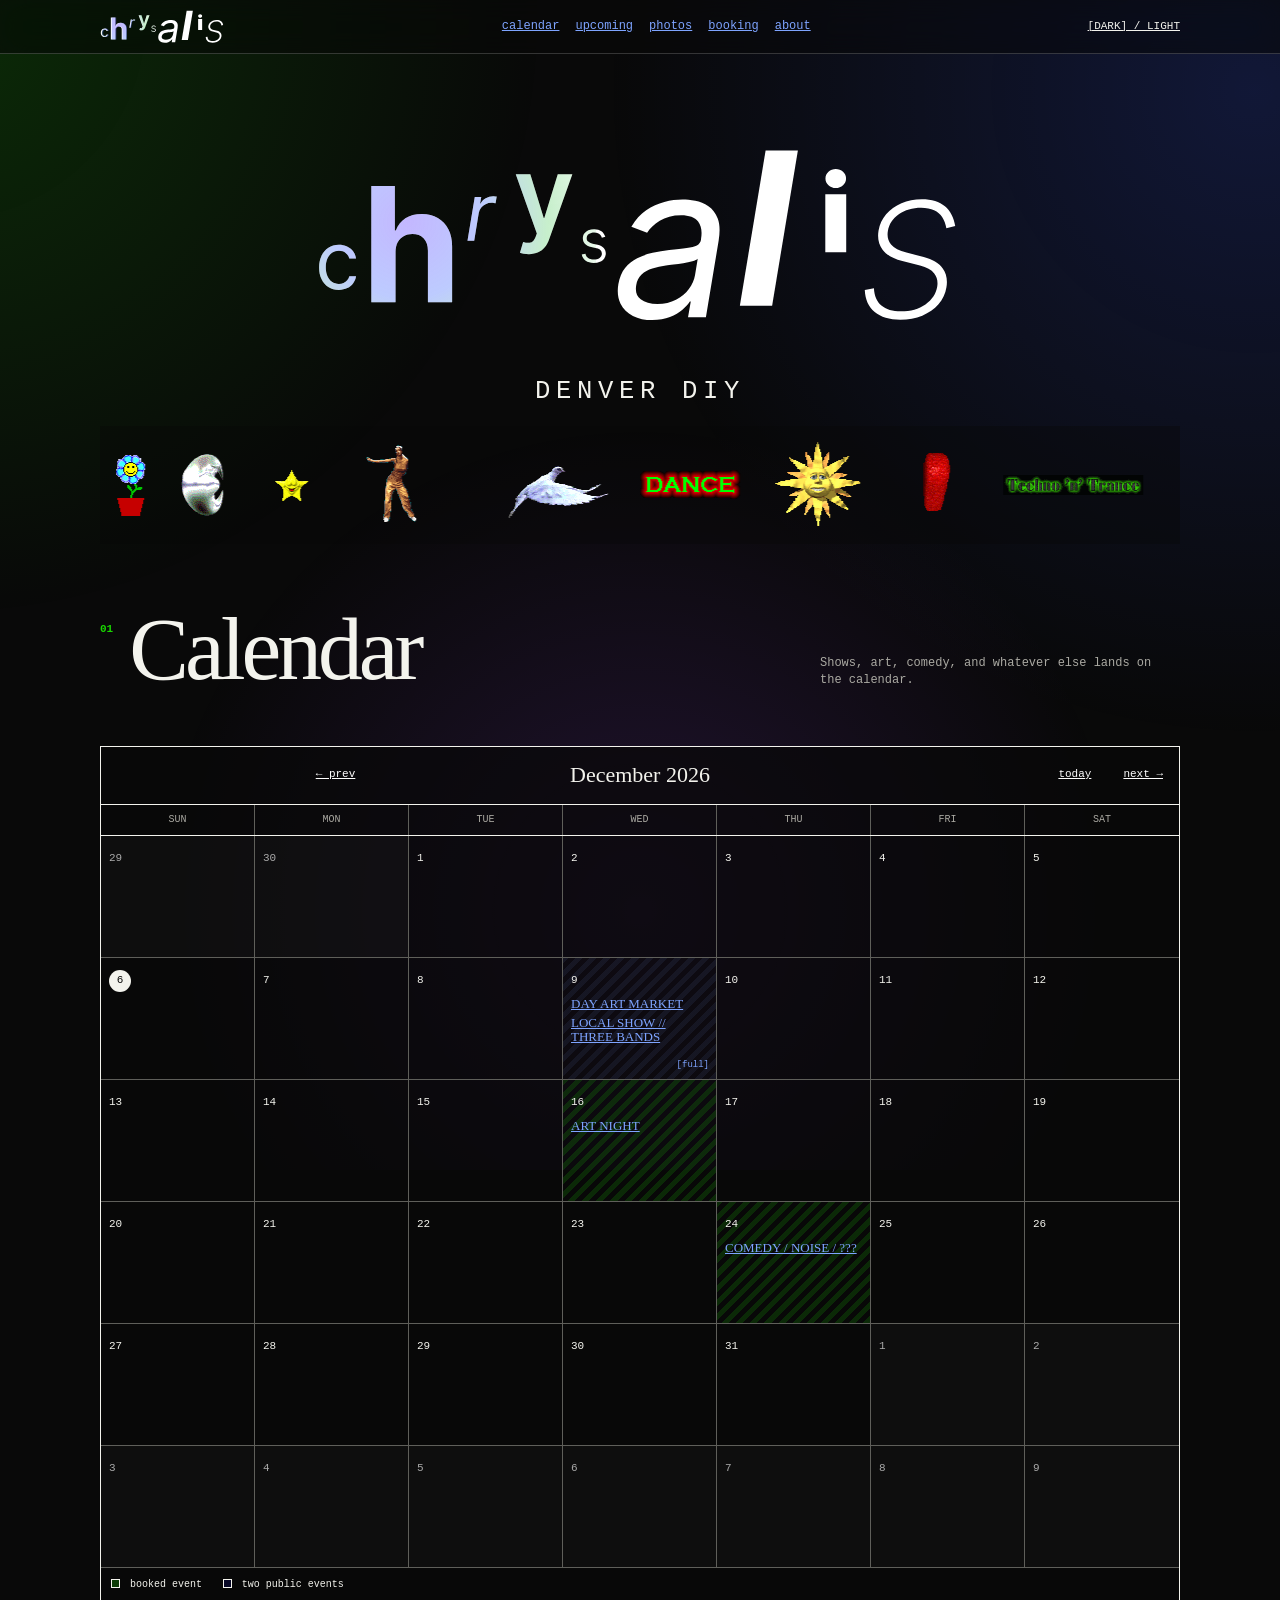
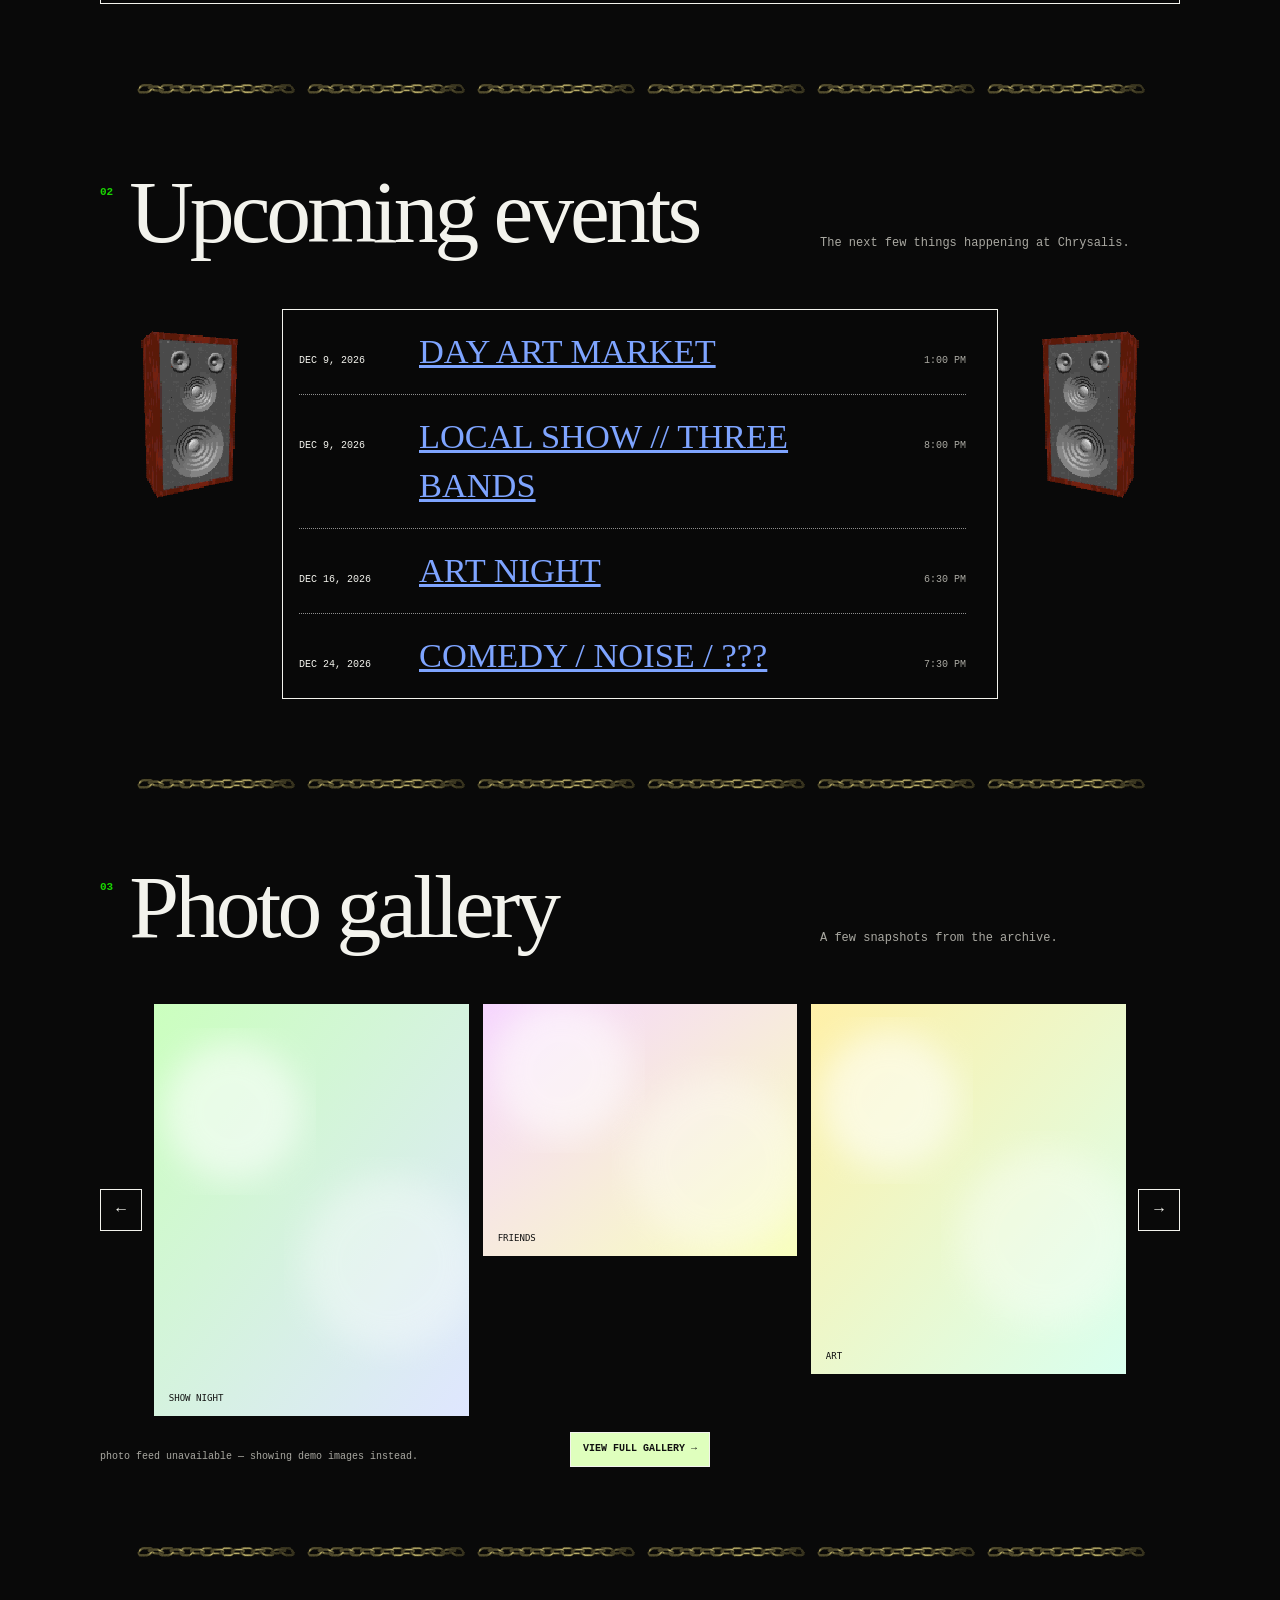
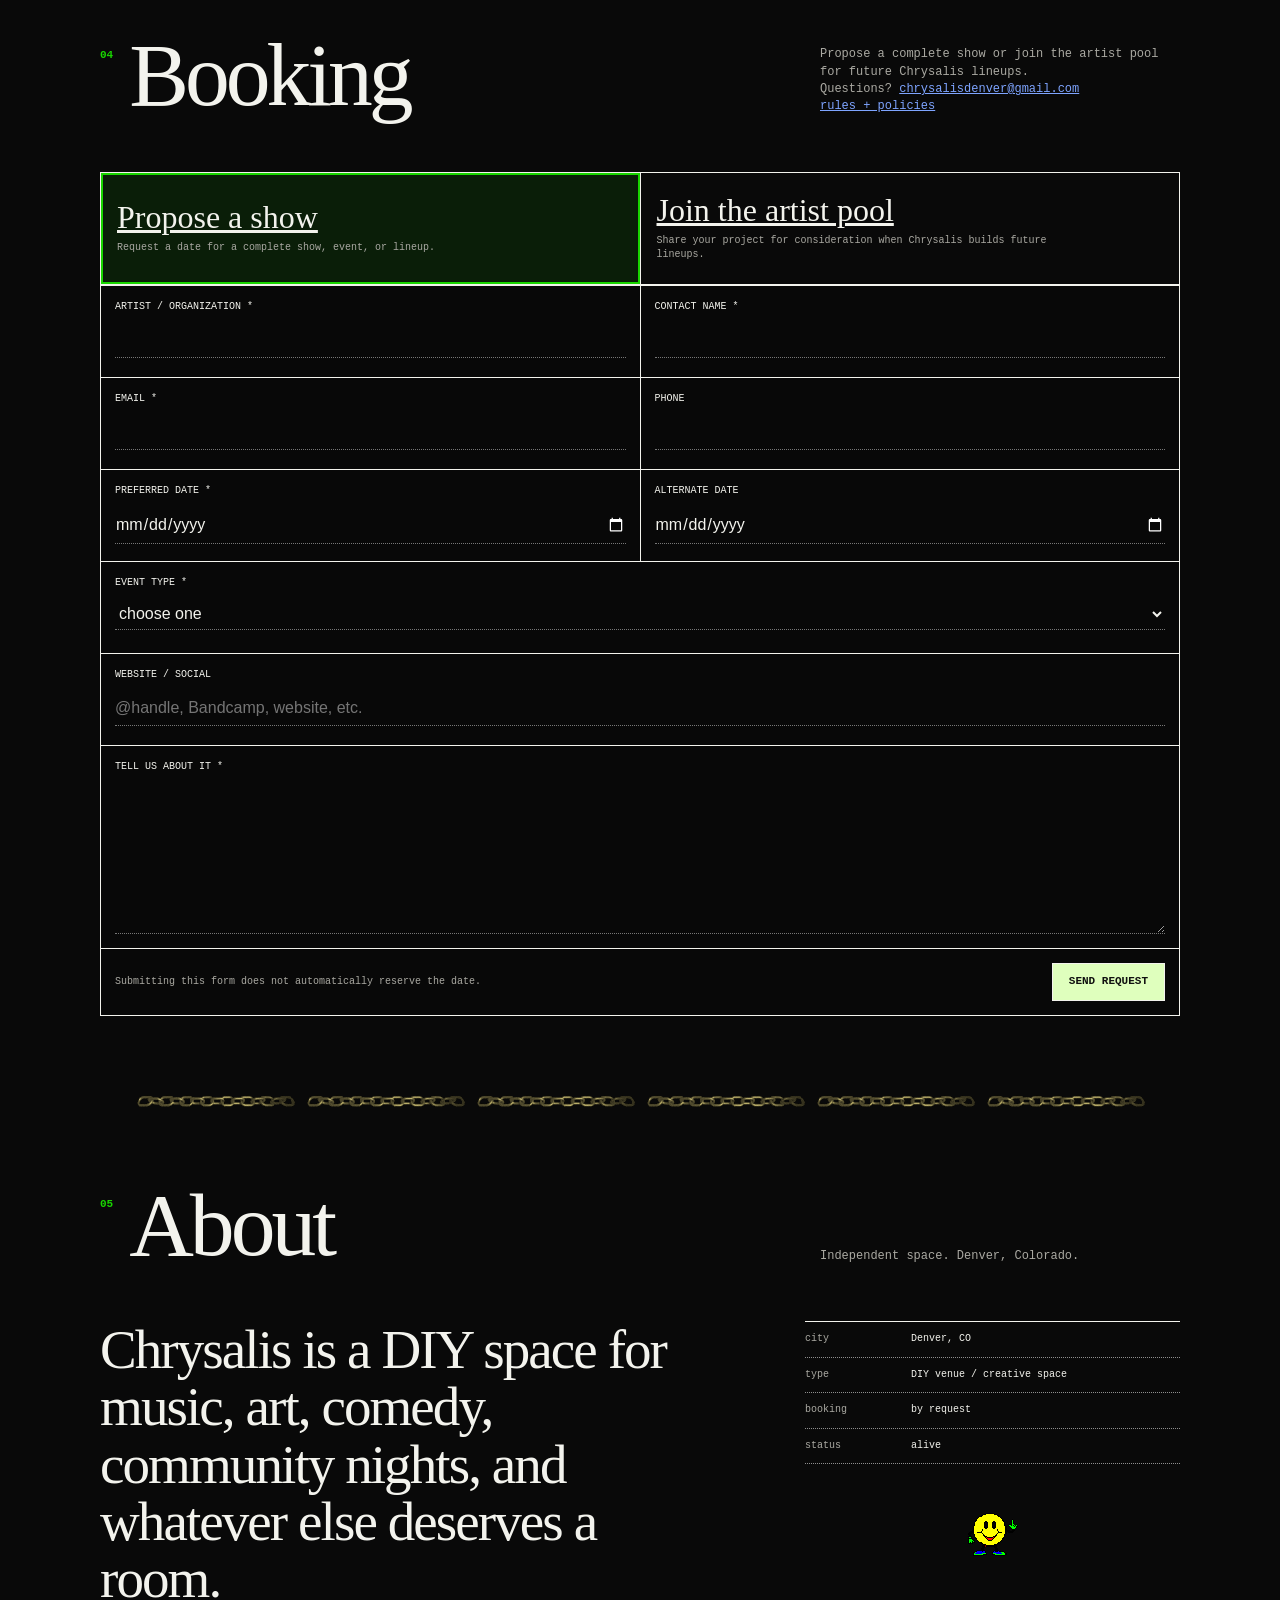
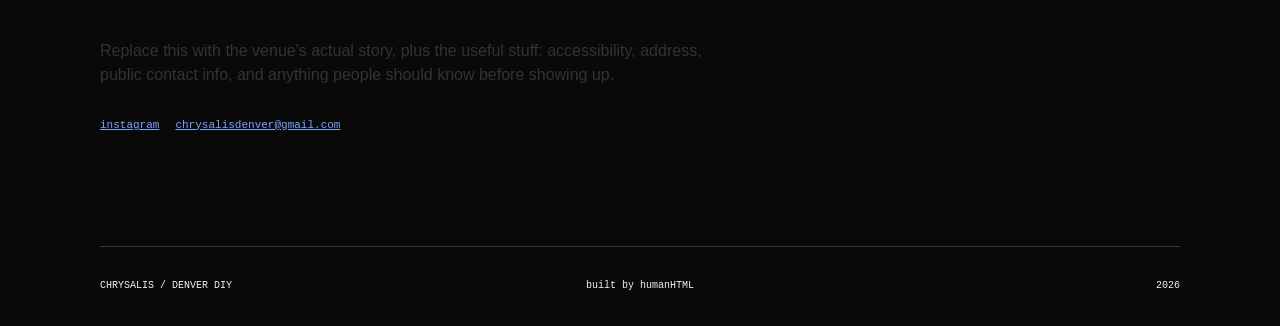
==== commit c94eb63b: "Refine booking confirmation and artist pool form" ====
--- a/index.html
+++ b/index.html
@@ -461,11 +461,6 @@
               <textarea name="artist_description" rows="5" required></textarea>
             </label>
 
-            <label class="full pool-consent">
-              <input type="checkbox" name="opening_slot_interest" value="Yes" required>
-              <span>I want to be considered for future Chrysalis lineups and opening slots. *</span>
-            </label>
-
             <div class="form-footer full">
               <p>This adds you to a private artist pool. It is not a confirmed booking.</p>
               <button id="artistPoolSubmit" type="submit">JOIN ARTIST POOL</button>
@@ -565,22 +560,17 @@
       aria-label="Close booking confirmation"
     >×</button>
 
-    <p class="dialog-kicker">BOOKING</p>
+    <p class="dialog-kicker">SUBMISSION</p>
     <h2>REQUEST RECEIVED ★</h2>
     <p>
-      Your booking request was sent successfully. This does not confirm your date.
-      Chrysalis will follow up if the event is a fit.
+      Your submission was sent successfully. This does not confirm a booking or date.
+      Chrysalis will follow up if it is a fit.
     </p>
 
-    <p id="bookingPoliciesPending">
-      Chrysalis rules + policies will be added here once they are finalized.
+    <p>
+      Please review the Chrysalis
+      <a id="bookingPoliciesLink" href="policies.html">rules + policies</a>.
     </p>
-
-    <a
-      id="bookingPoliciesLink"
-      class="view-gallery-button"
-      href="policies.html"
-    >READ RULES + POLICIES →</a>
   </dialog>
 
   <dialog id="photoDialog" class="photo-dialog">
@@ -612,6 +602,6 @@
 
   <script src="theme.js?v=1"></script>
   <script src="config.js?v=12"></script>
-  <script src="app.js?v=13"></script>
+  <script src="app.js?v=14"></script>
 </body>
 </html>
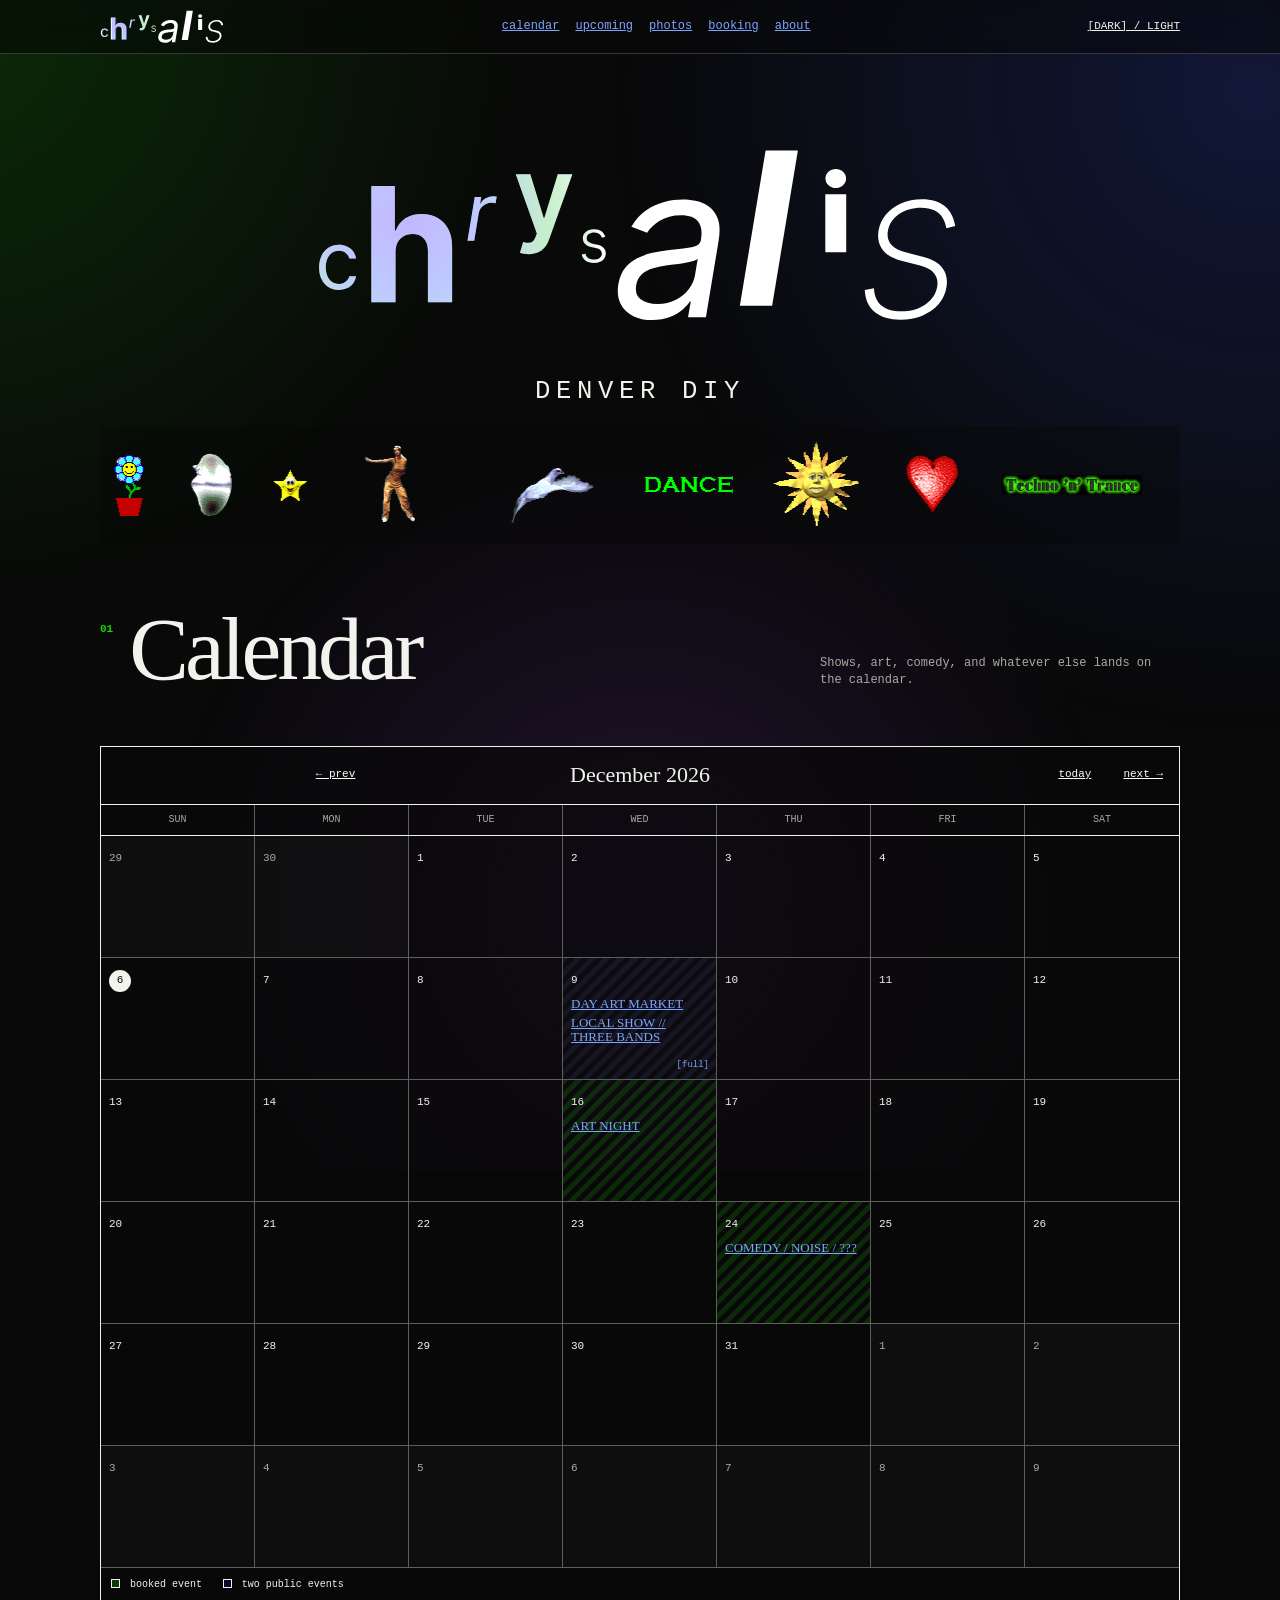
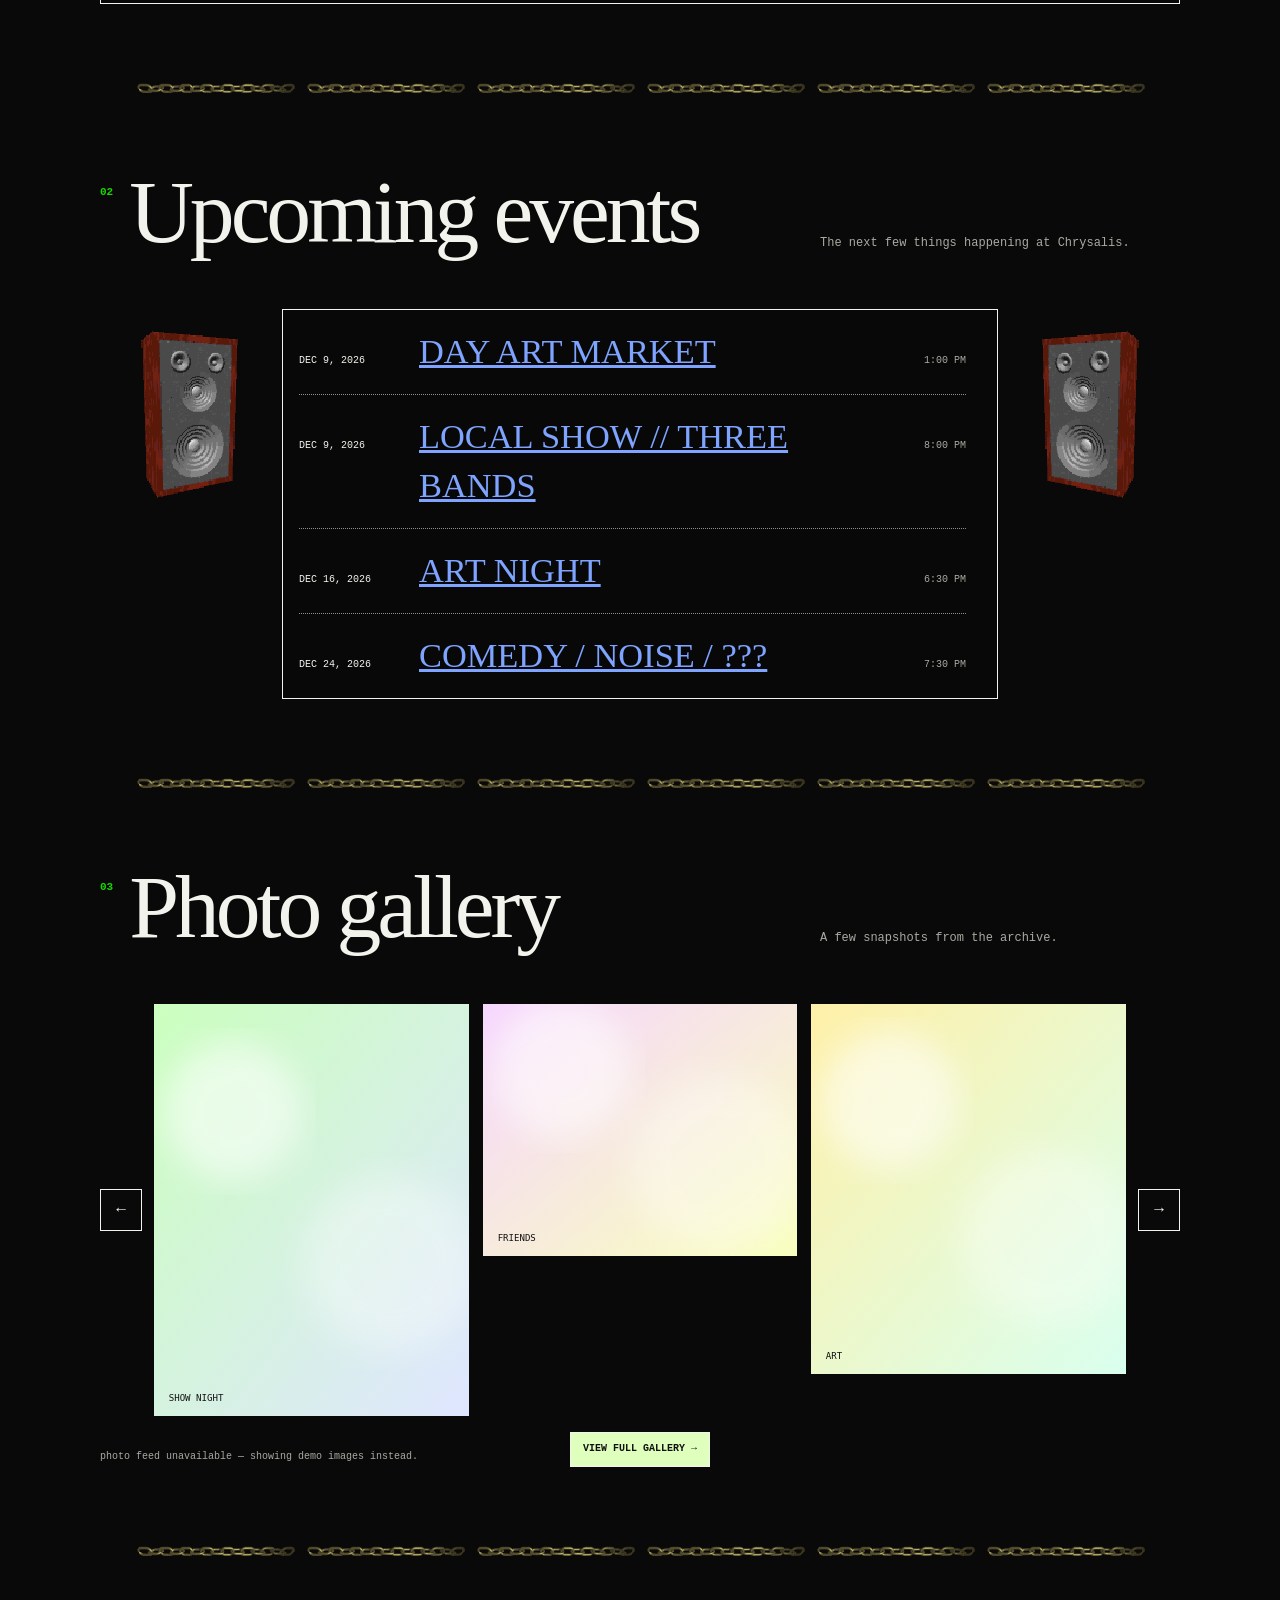
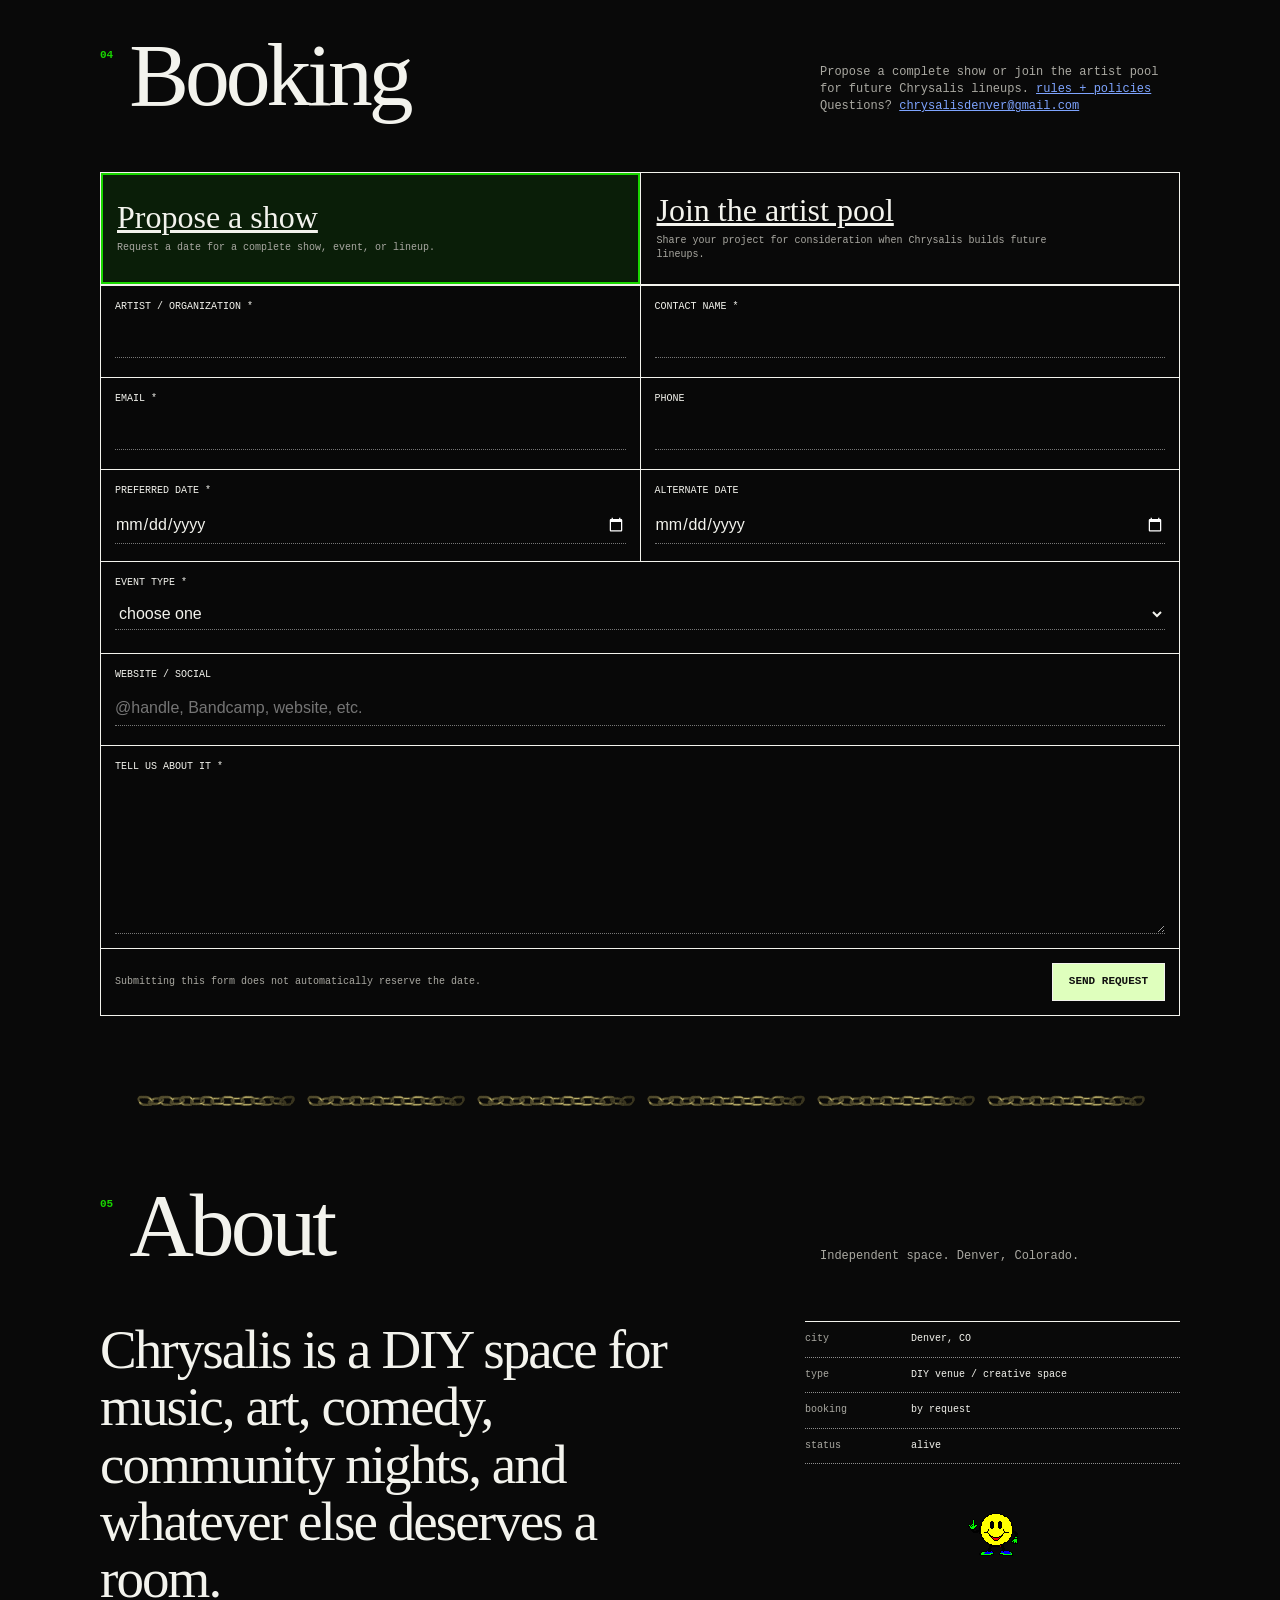
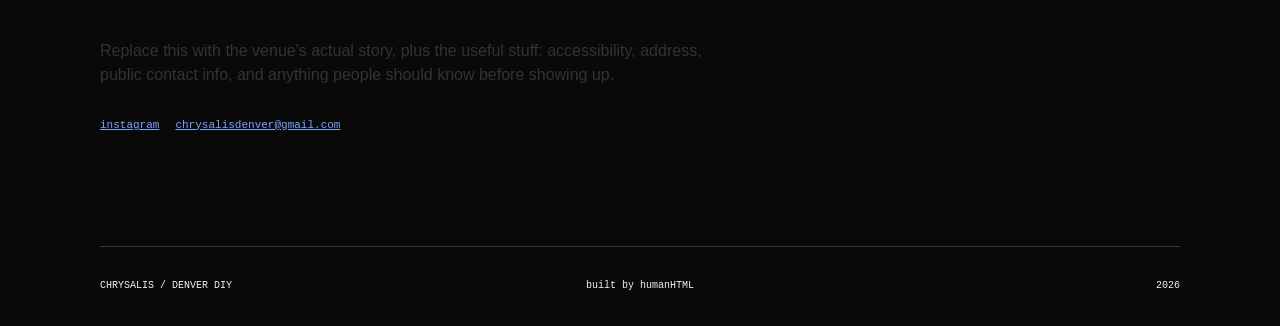
==== commit c5cad594: "Bust styles cache for booking modal font" ====
--- a/index.html
+++ b/index.html
@@ -15,7 +15,7 @@
       document.documentElement.dataset.theme = "dark";
     }
   </script>
-  <link rel="stylesheet" href="styles.css?v=24">
+  <link rel="stylesheet" href="styles.css?v=25">
 <link rel="icon" type="image/png" href="/favicon.png?v=1">
 </head>
 
--- a/styles.css
+++ b/styles.css
@@ -1058,6 +1058,12 @@
   line-height: .9;
 }
 
+.booking-confirmation-dialog p:not(.dialog-kicker) {
+  font-family: "Courier New", monospace;
+  font-size: 12px;
+  line-height: 1.5;
+}
+
 .event-flyer-modal {
   display: block;
   max-width: min(100%,440px);
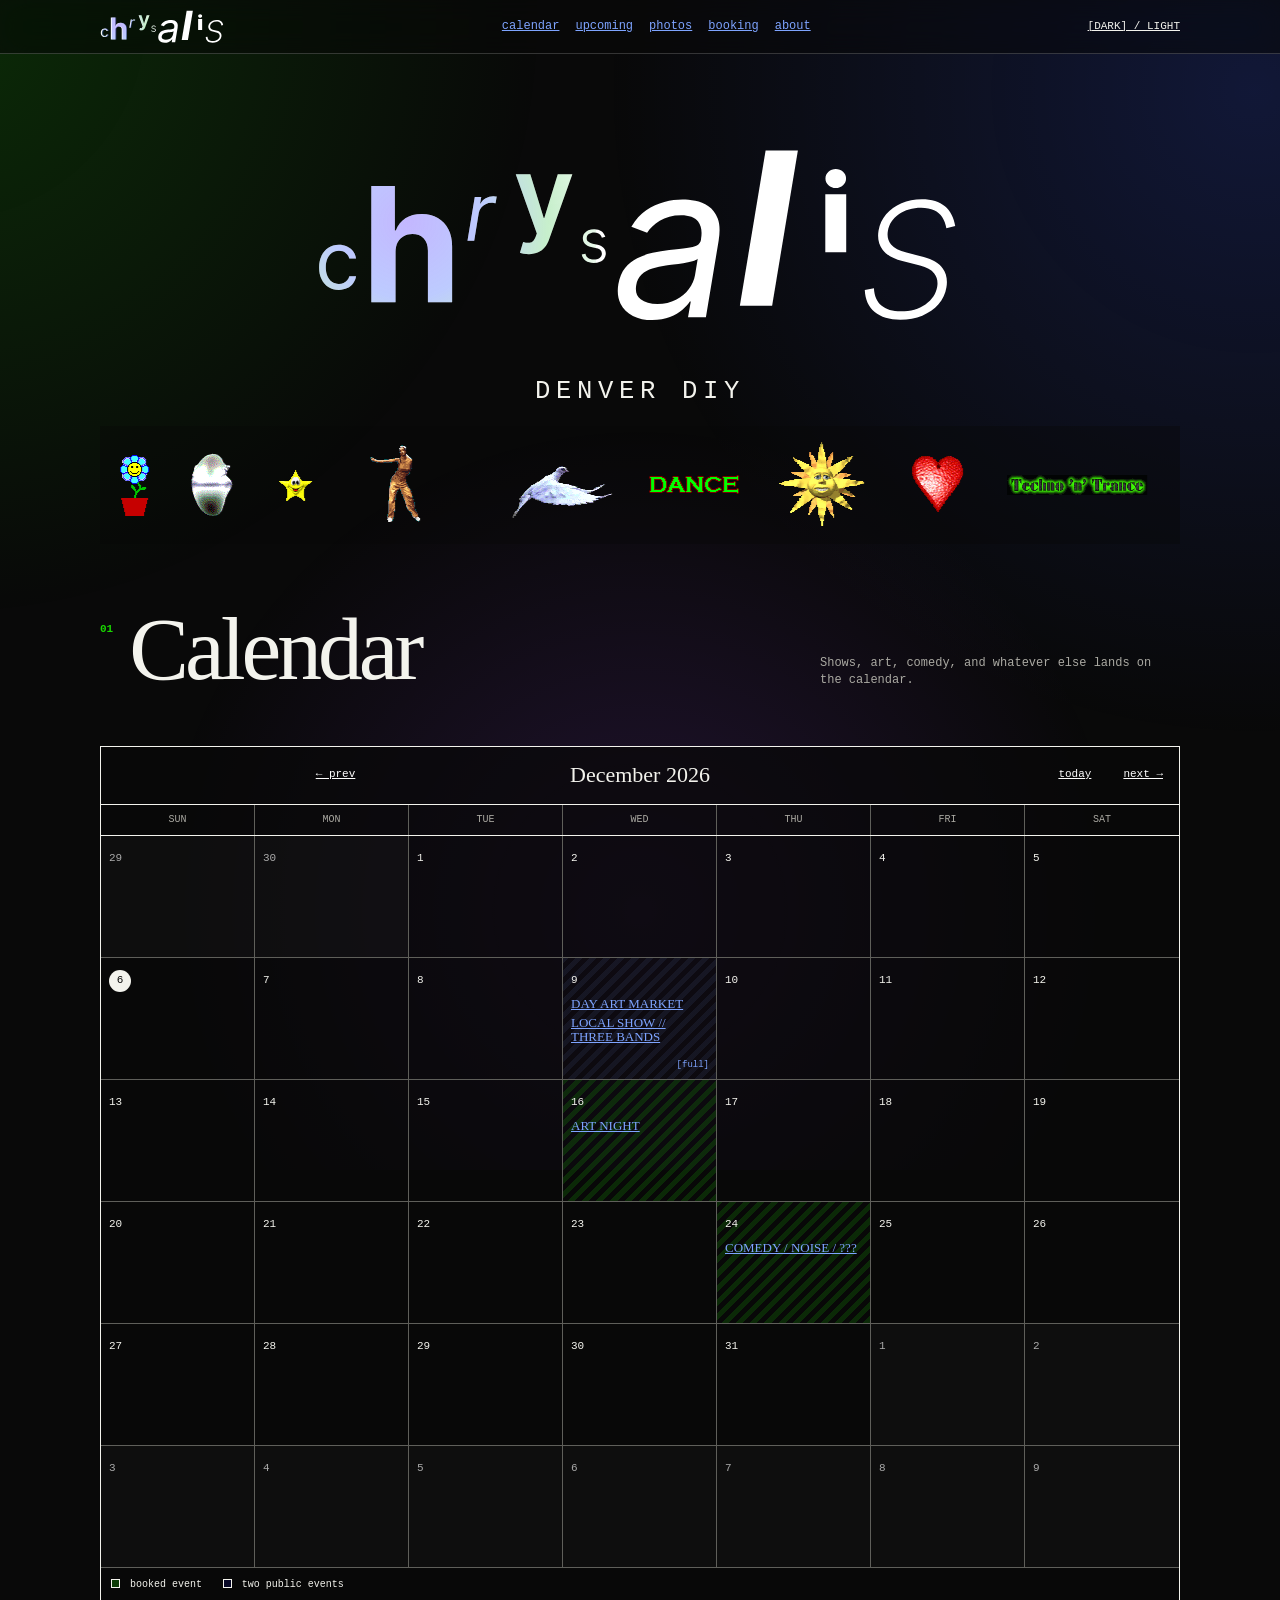
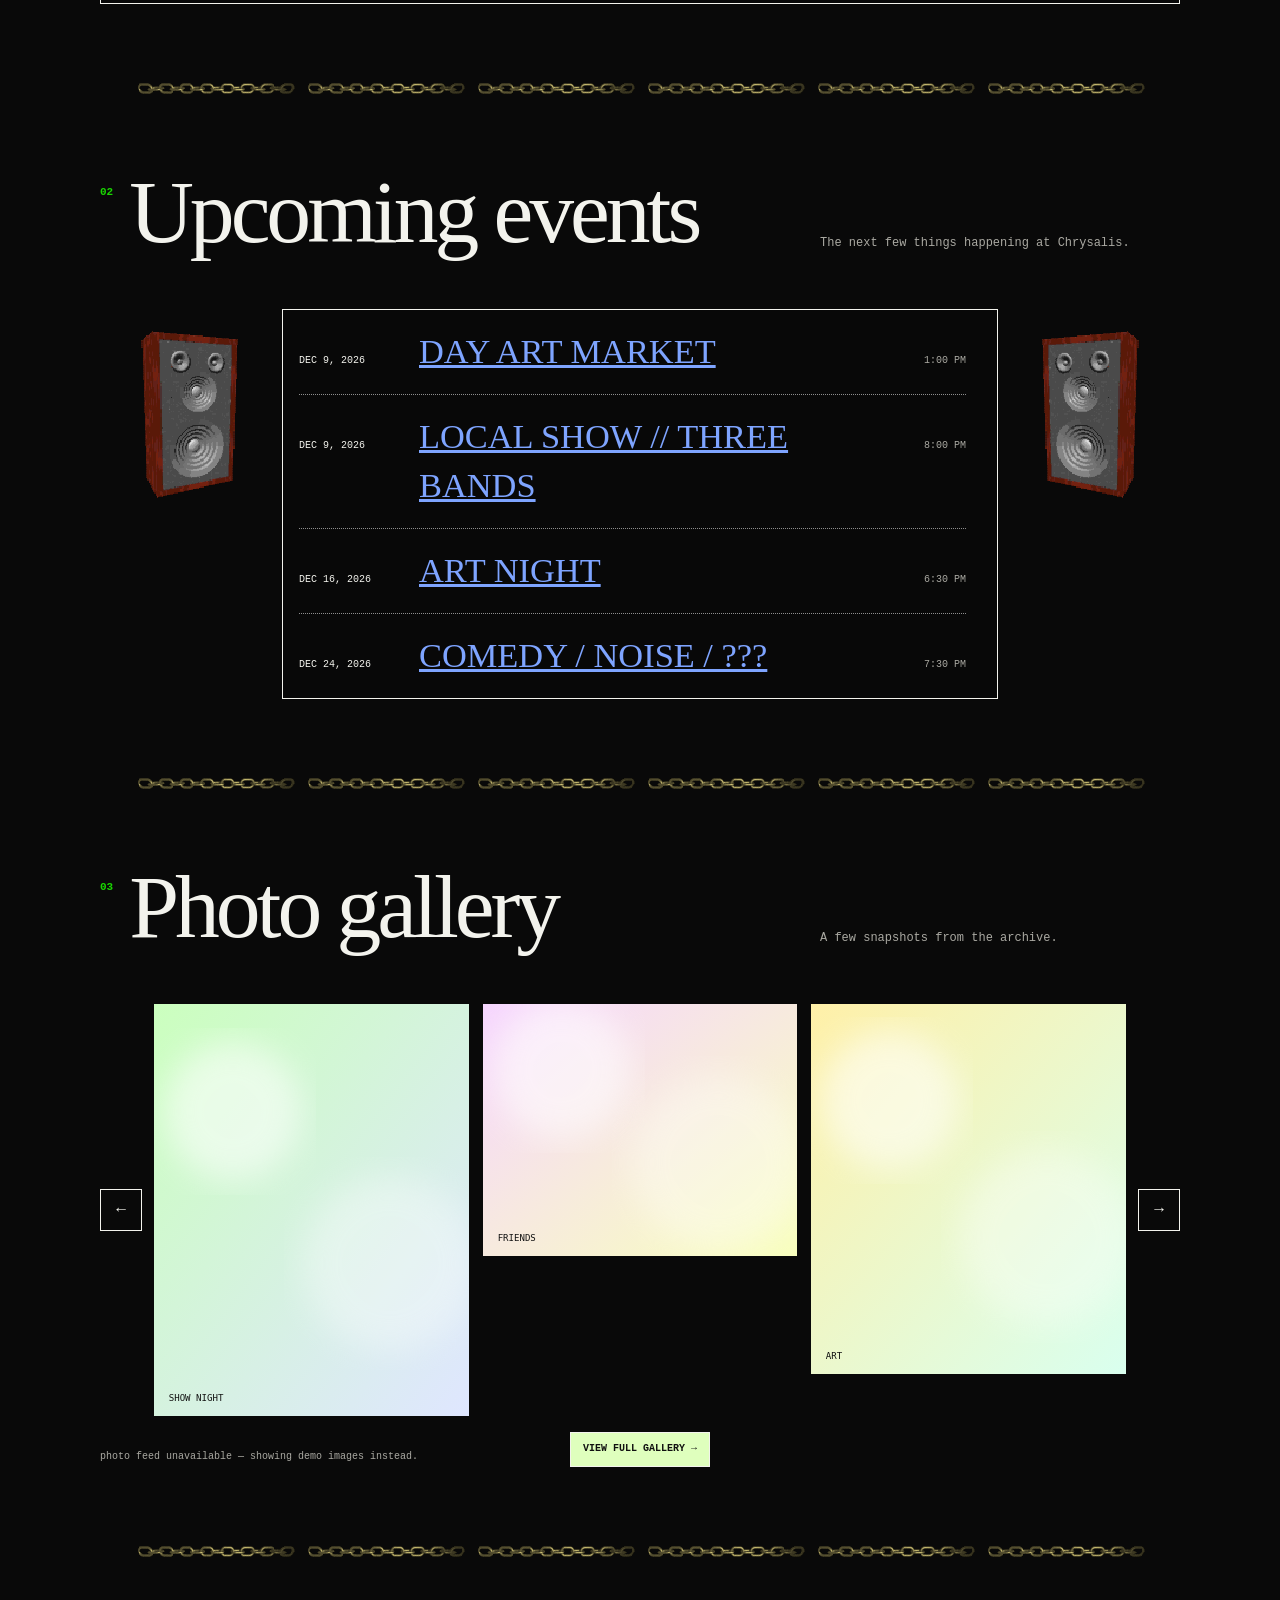
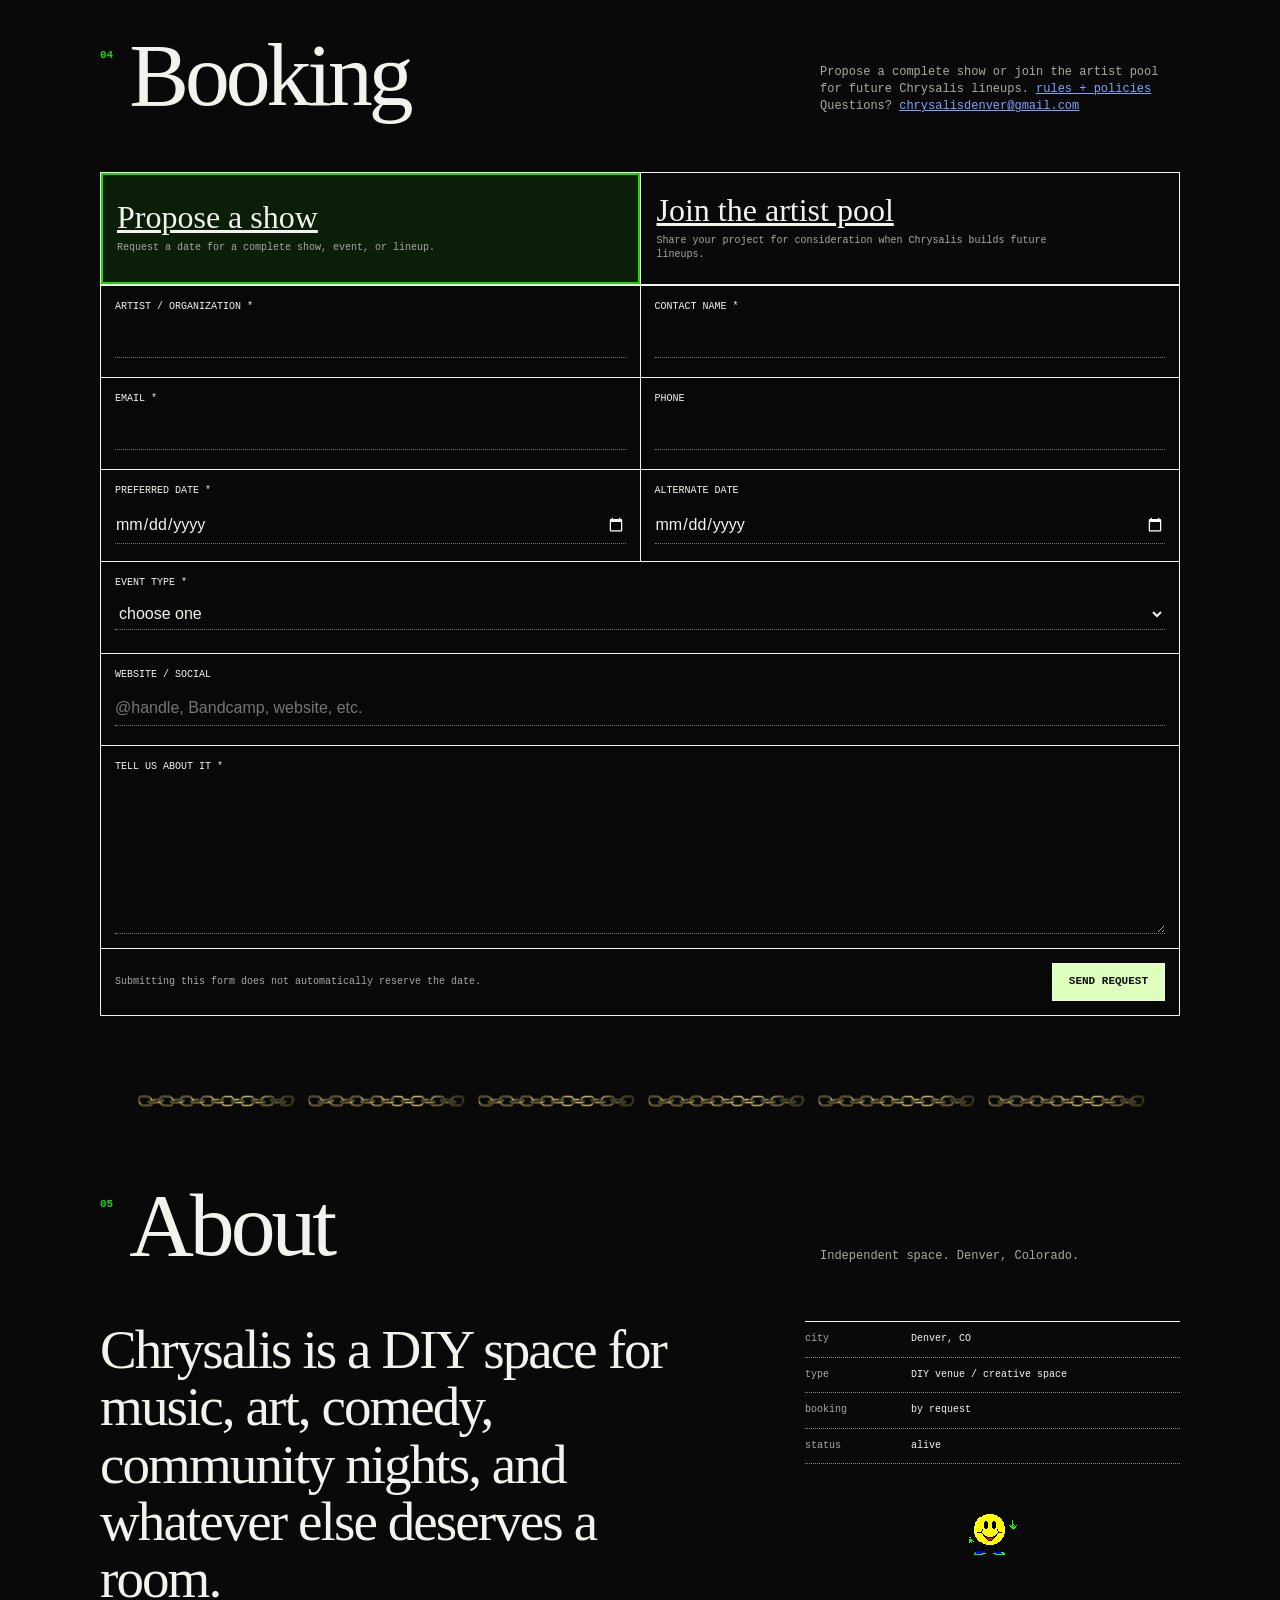
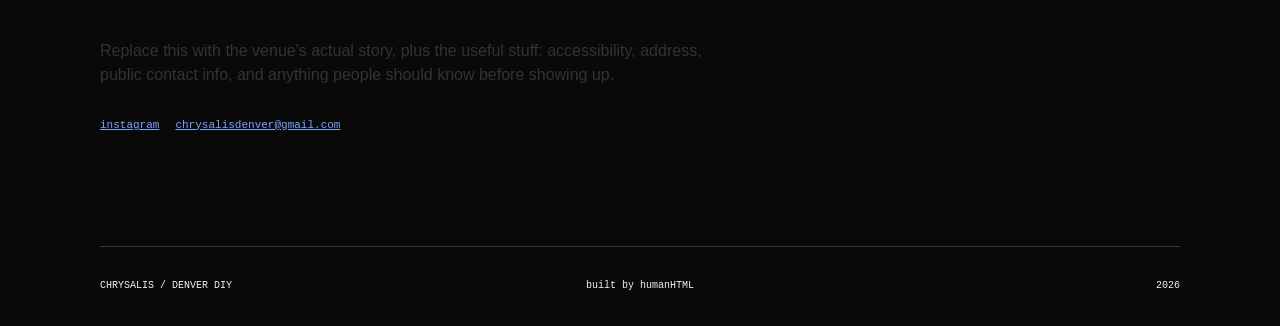
==== commit 6d357cf2: "Update Chrysalis booking Formspree endpoint" ====
--- a/index.html
+++ b/index.html
@@ -297,7 +297,7 @@
           <form
             id="bookingForm"
             class="booking-form"
-            action="https://formspree.io/f/mqpkldal"
+            action="https://formspree.io/f/mbglbqll"
             method="POST"
           >
             <input type="hidden" name="_subject" value="New Chrysalis booking request">
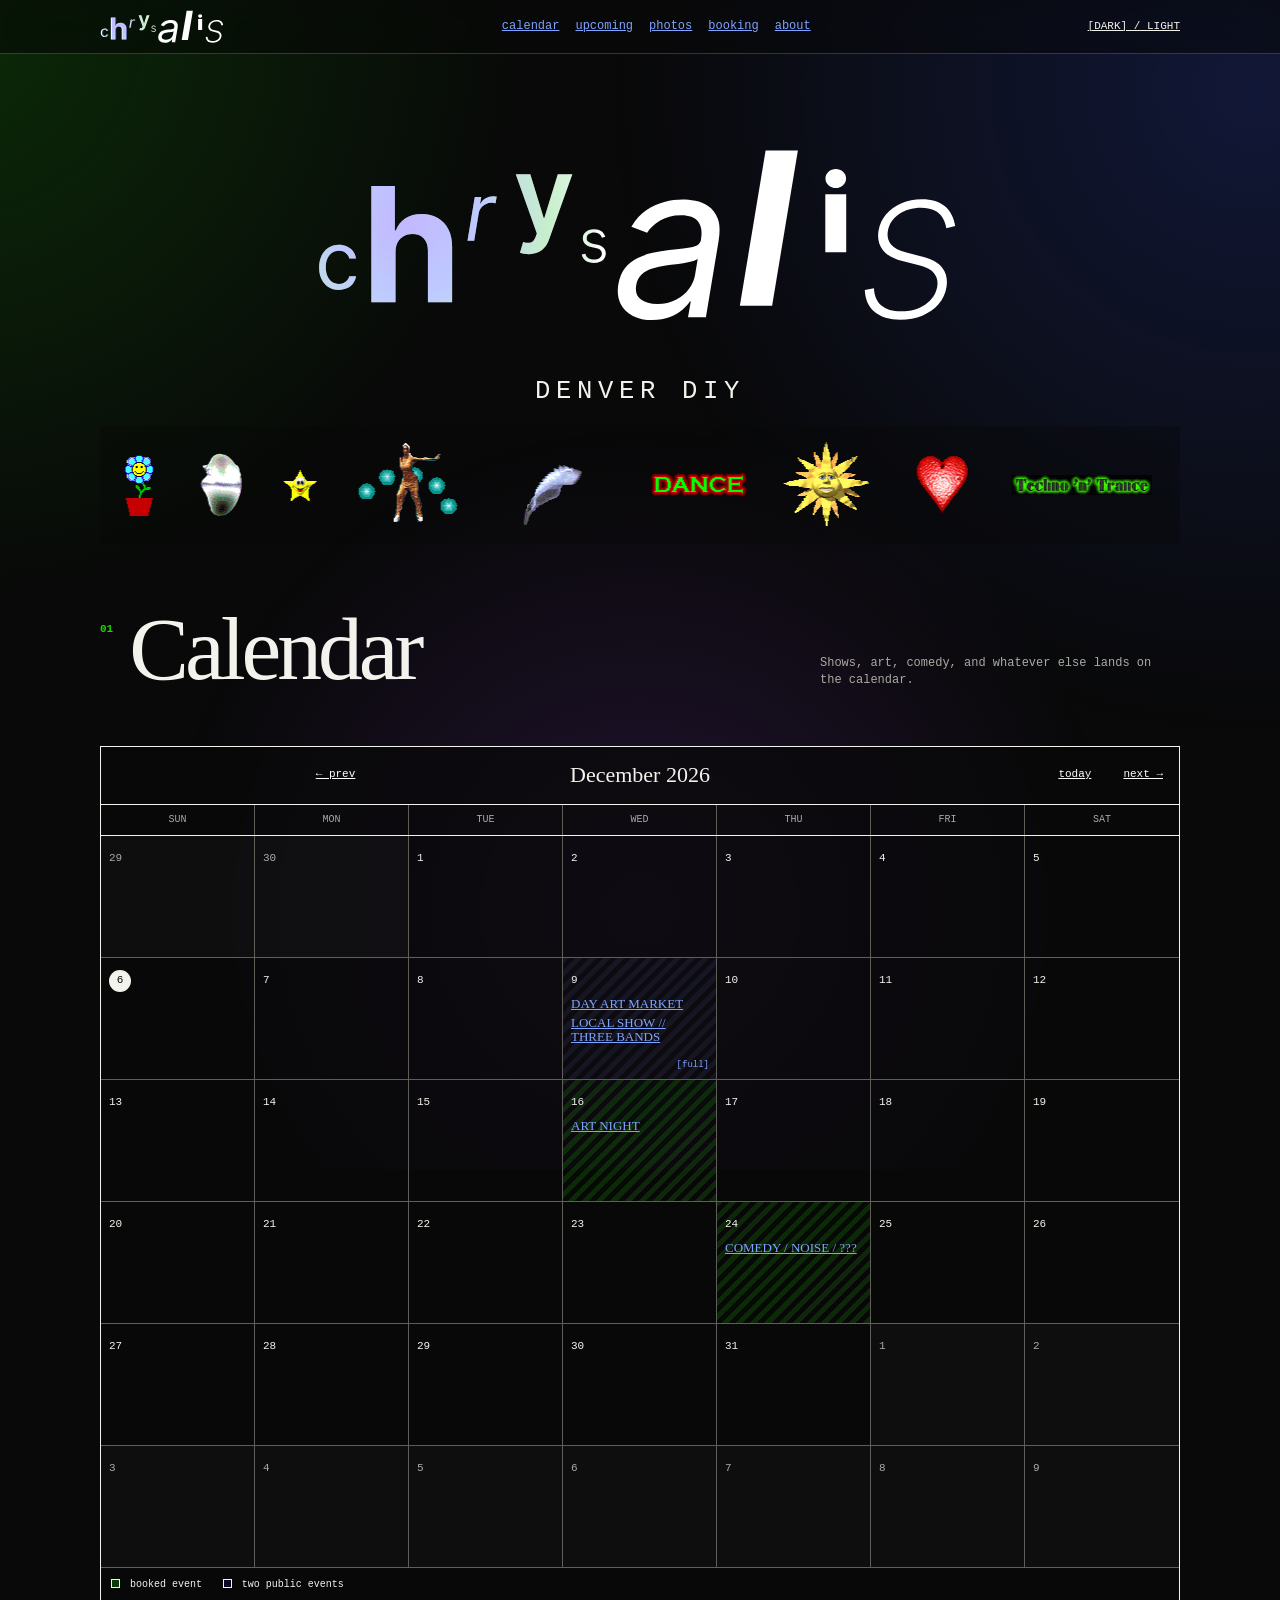
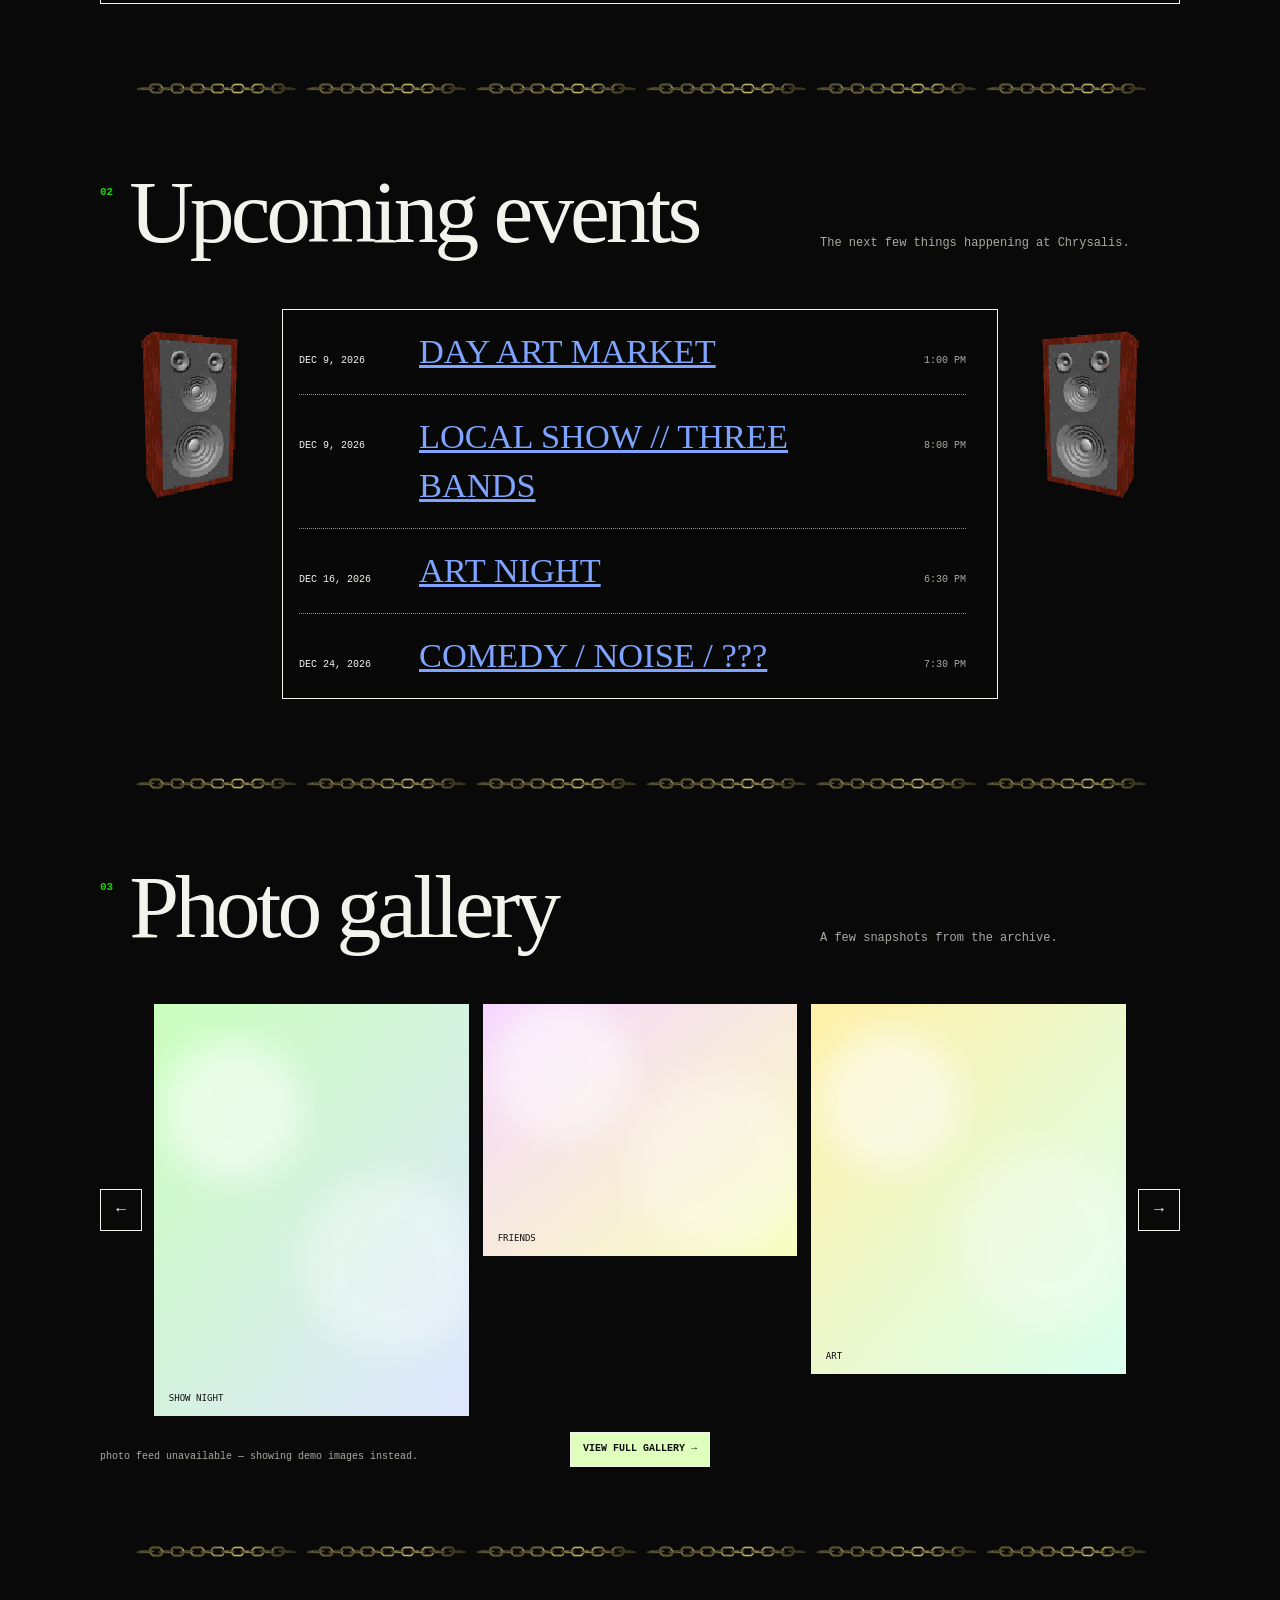
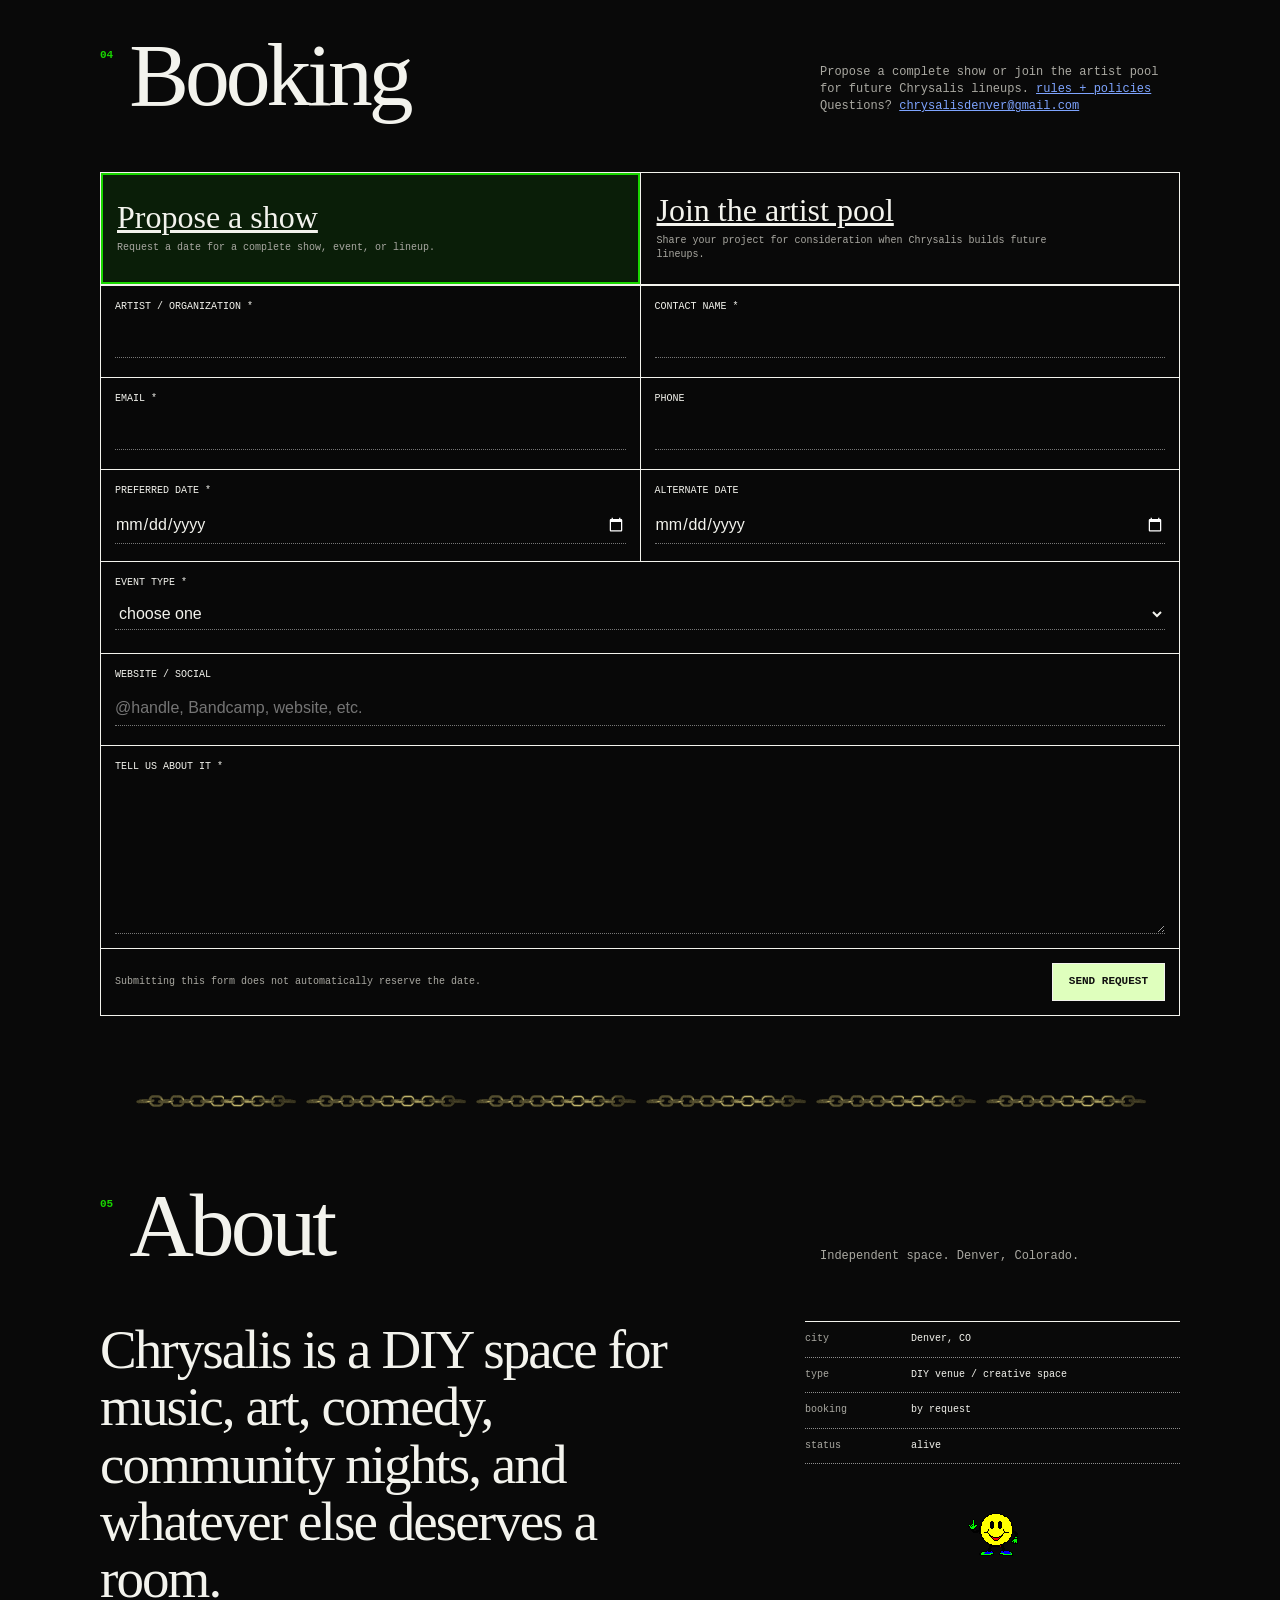
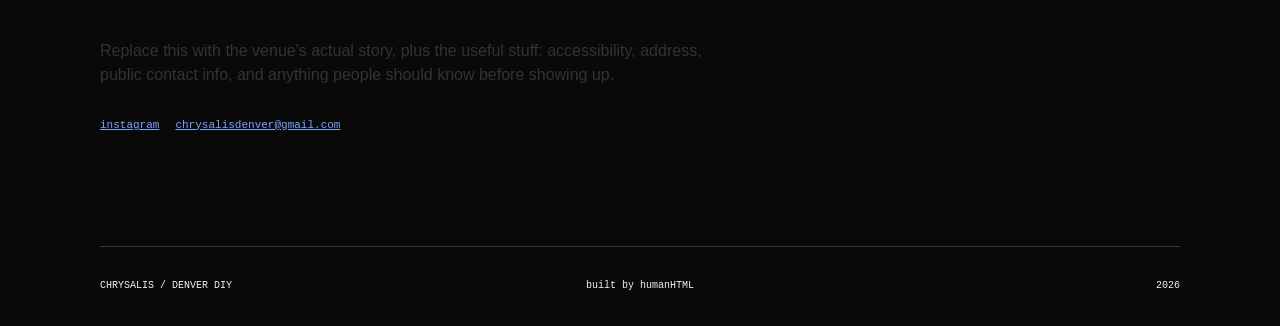
==== commit 6a053145: "Use Chrysalis Formspree endpoint for artist pool" ====
--- a/index.html
+++ b/index.html
@@ -376,7 +376,7 @@
           <form
             id="artistPoolForm"
             class="booking-form"
-            action="https://formspree.io/f/xvkgaqov"
+            action="https://formspree.io/f/mbglbqll"
             method="POST"
           >
             <input type="hidden" name="_subject" value="New Chrysalis artist pool submission">
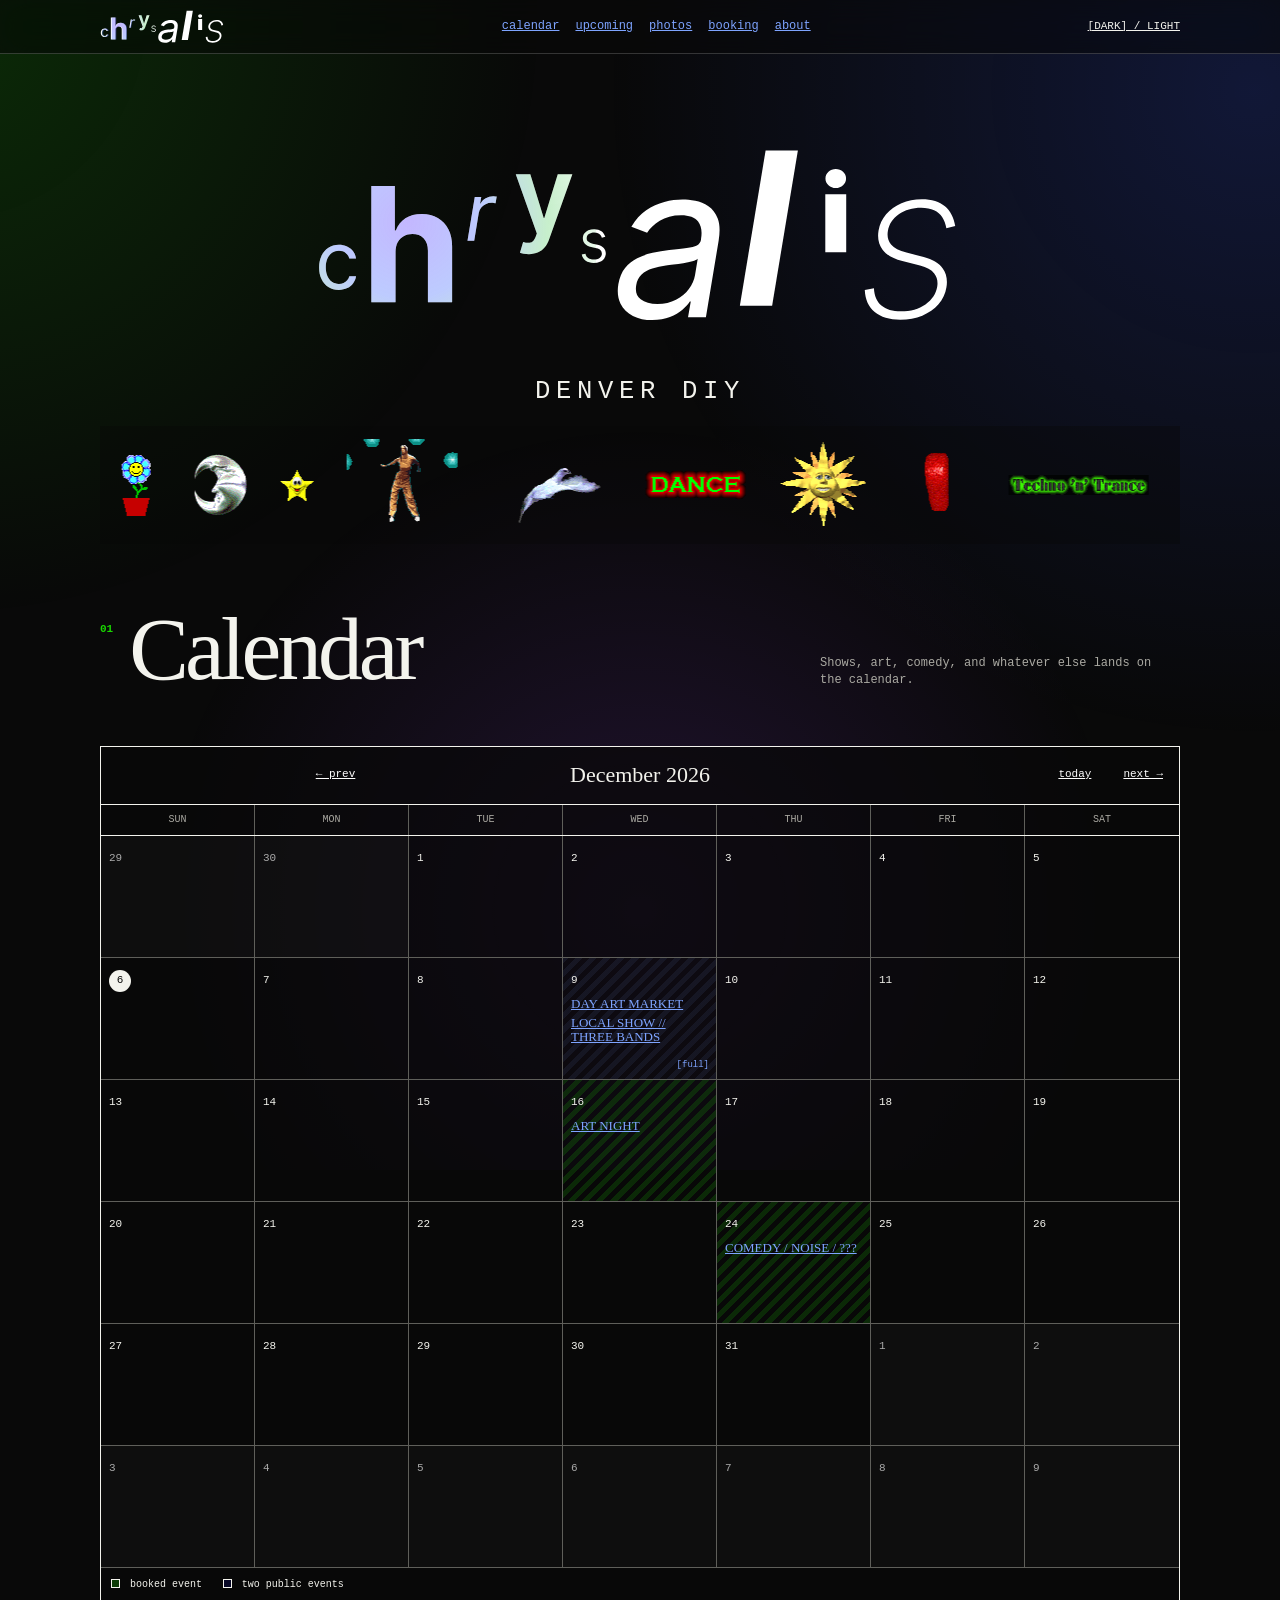
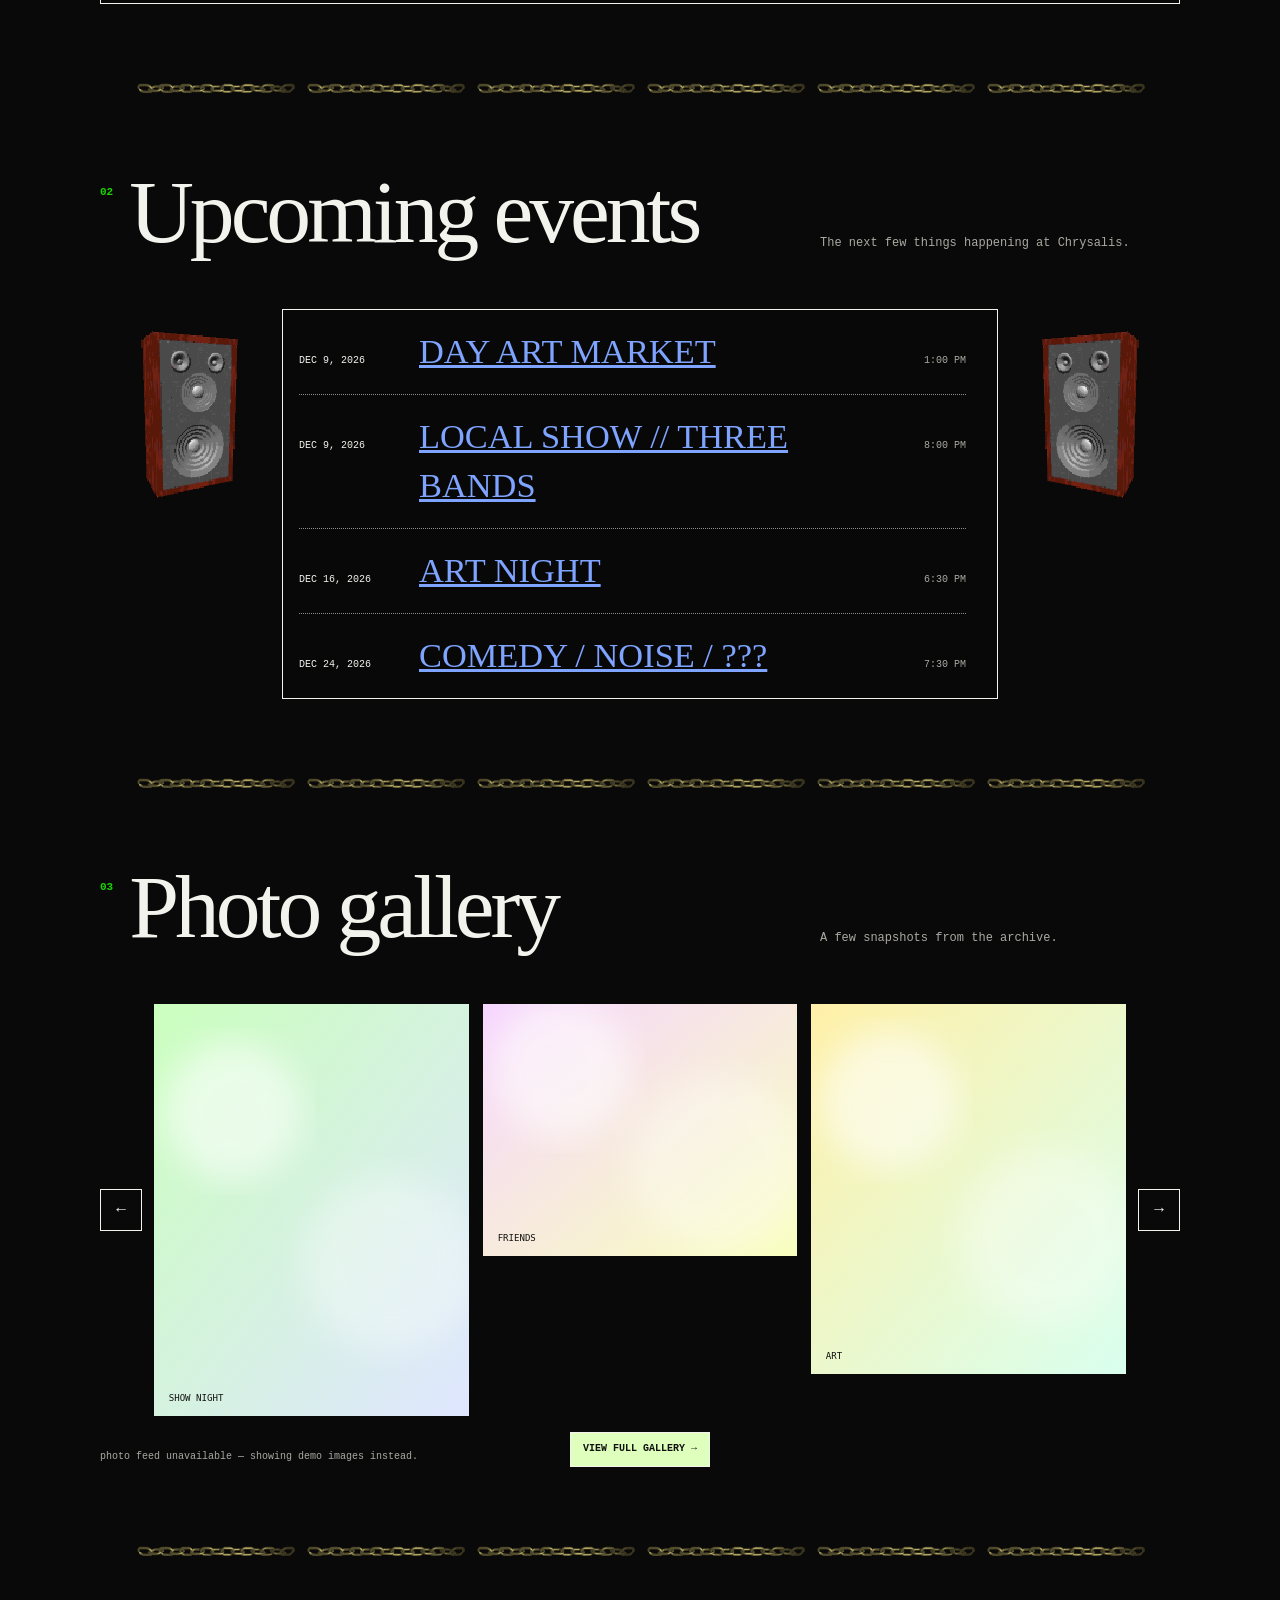
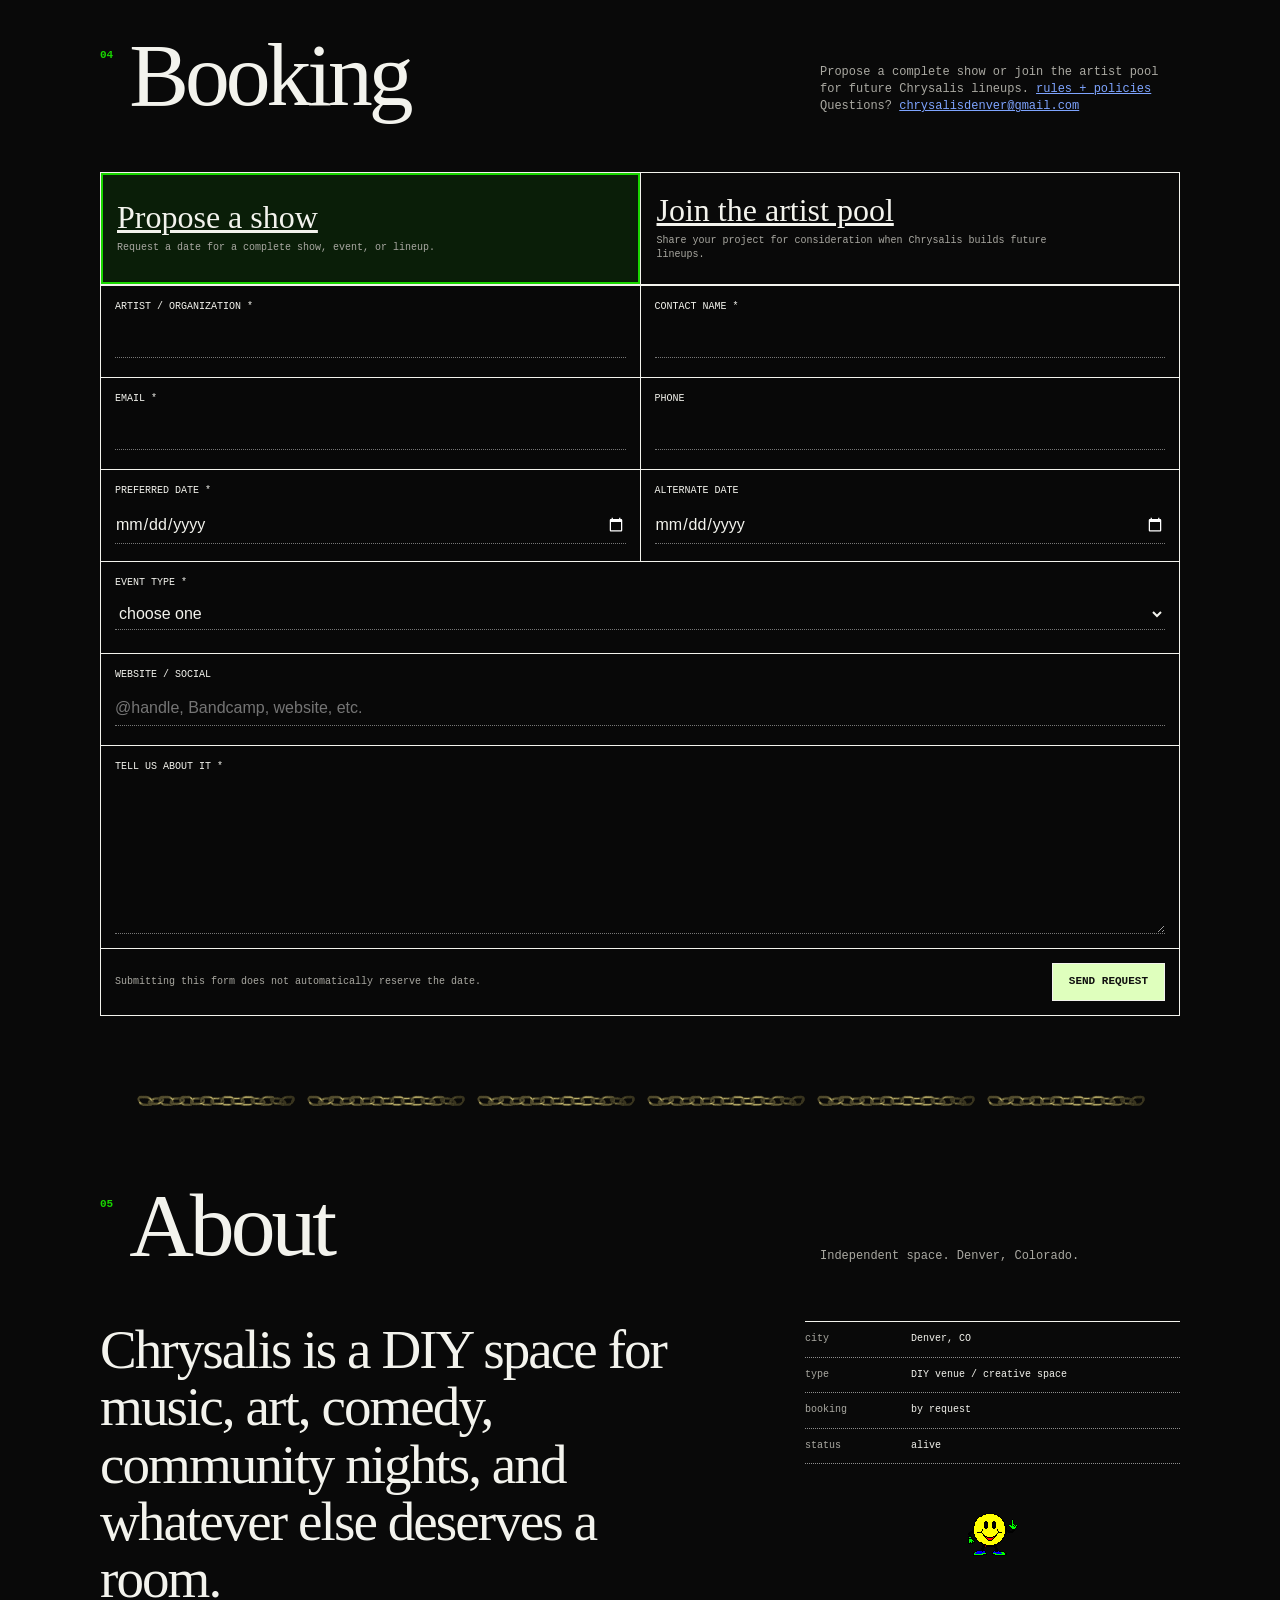
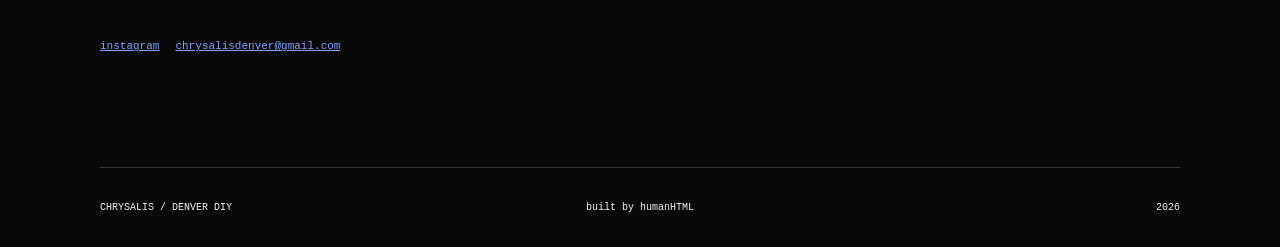
==== commit 3158a4cf: "Remove About placeholder text" ====
--- a/index.html
+++ b/index.html
@@ -500,12 +500,6 @@
             community nights, and whatever else deserves a room.
           </p>
 
-          <p>
-            Replace this with the venue's actual story, plus the useful stuff:
-            accessibility, address, public contact info, and anything people
-            should know before showing up.
-          </p>
-
           <div class="about-links">
             <a href="https://www.instagram.com/chrysalisdenver/" target="_blank" rel="noopener noreferrer">instagram</a>
             <a href="mailto:chrysalisdenver@gmail.com">email</a>
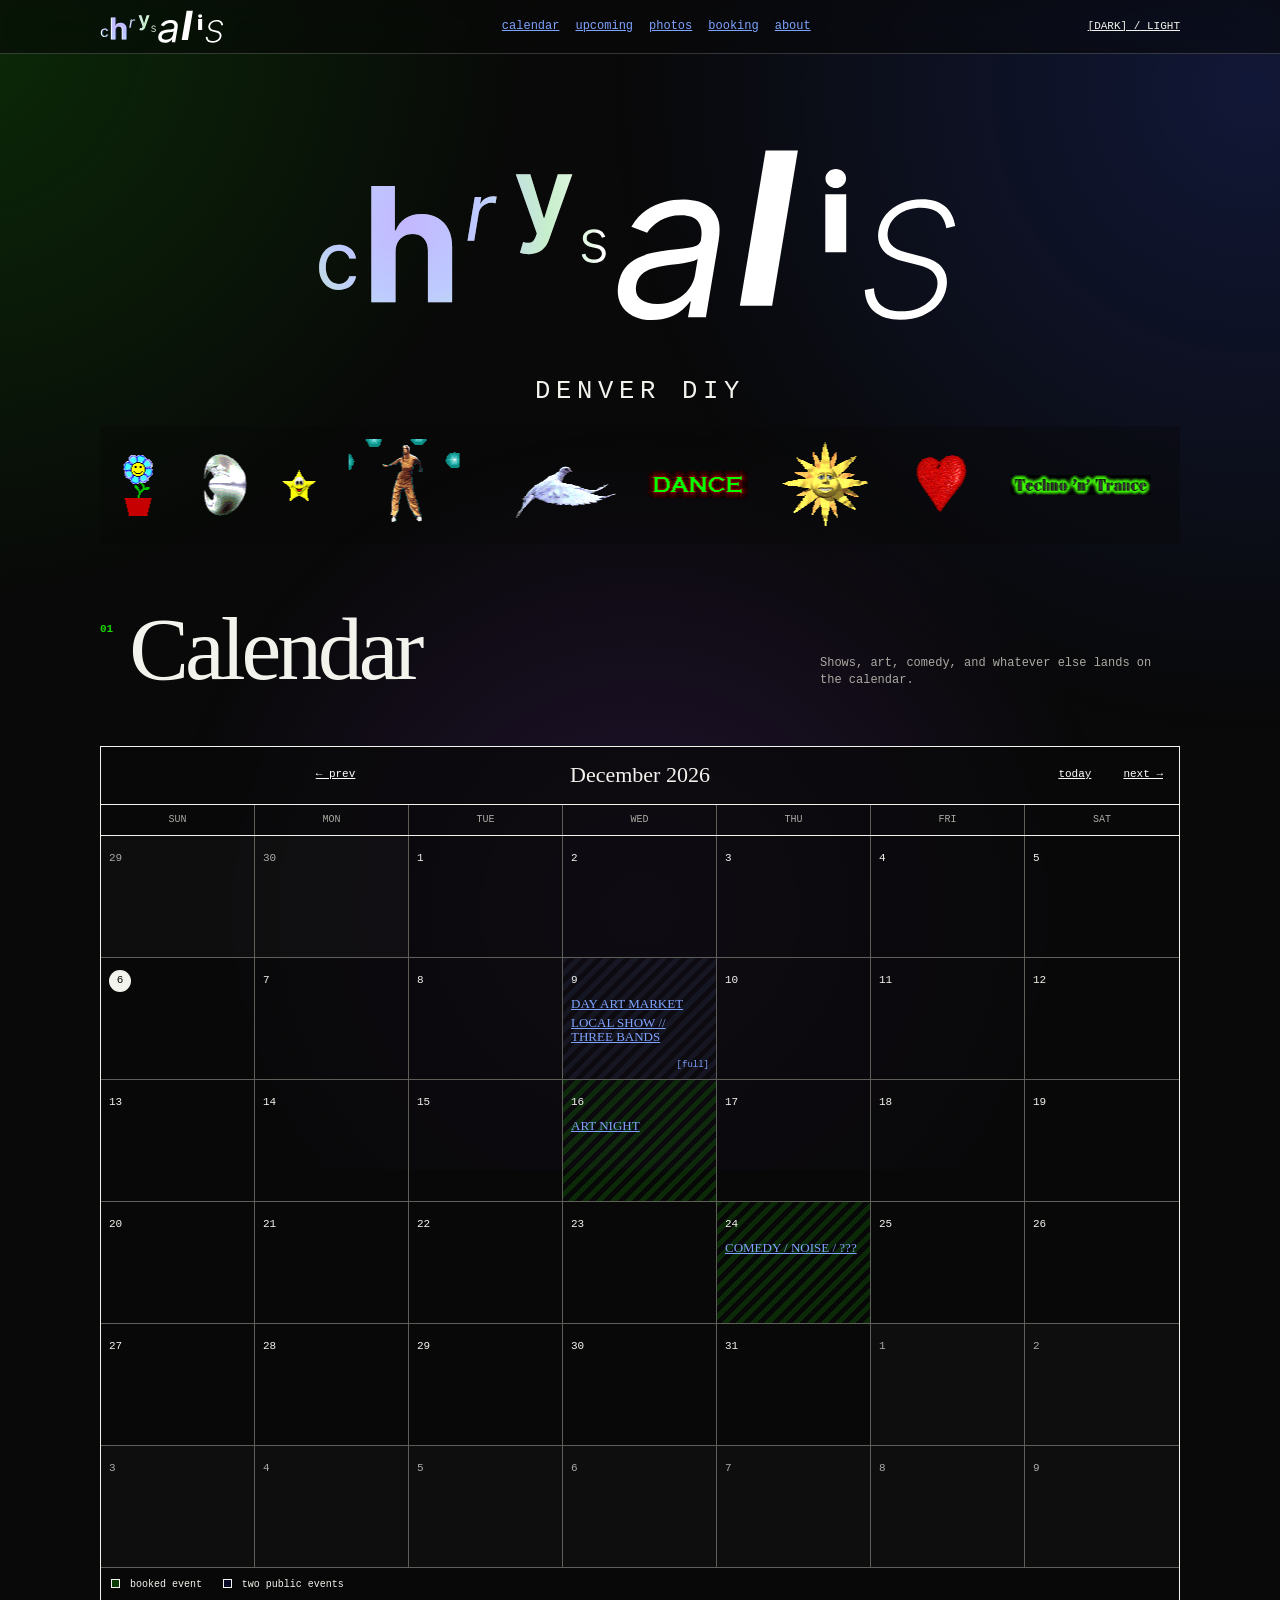
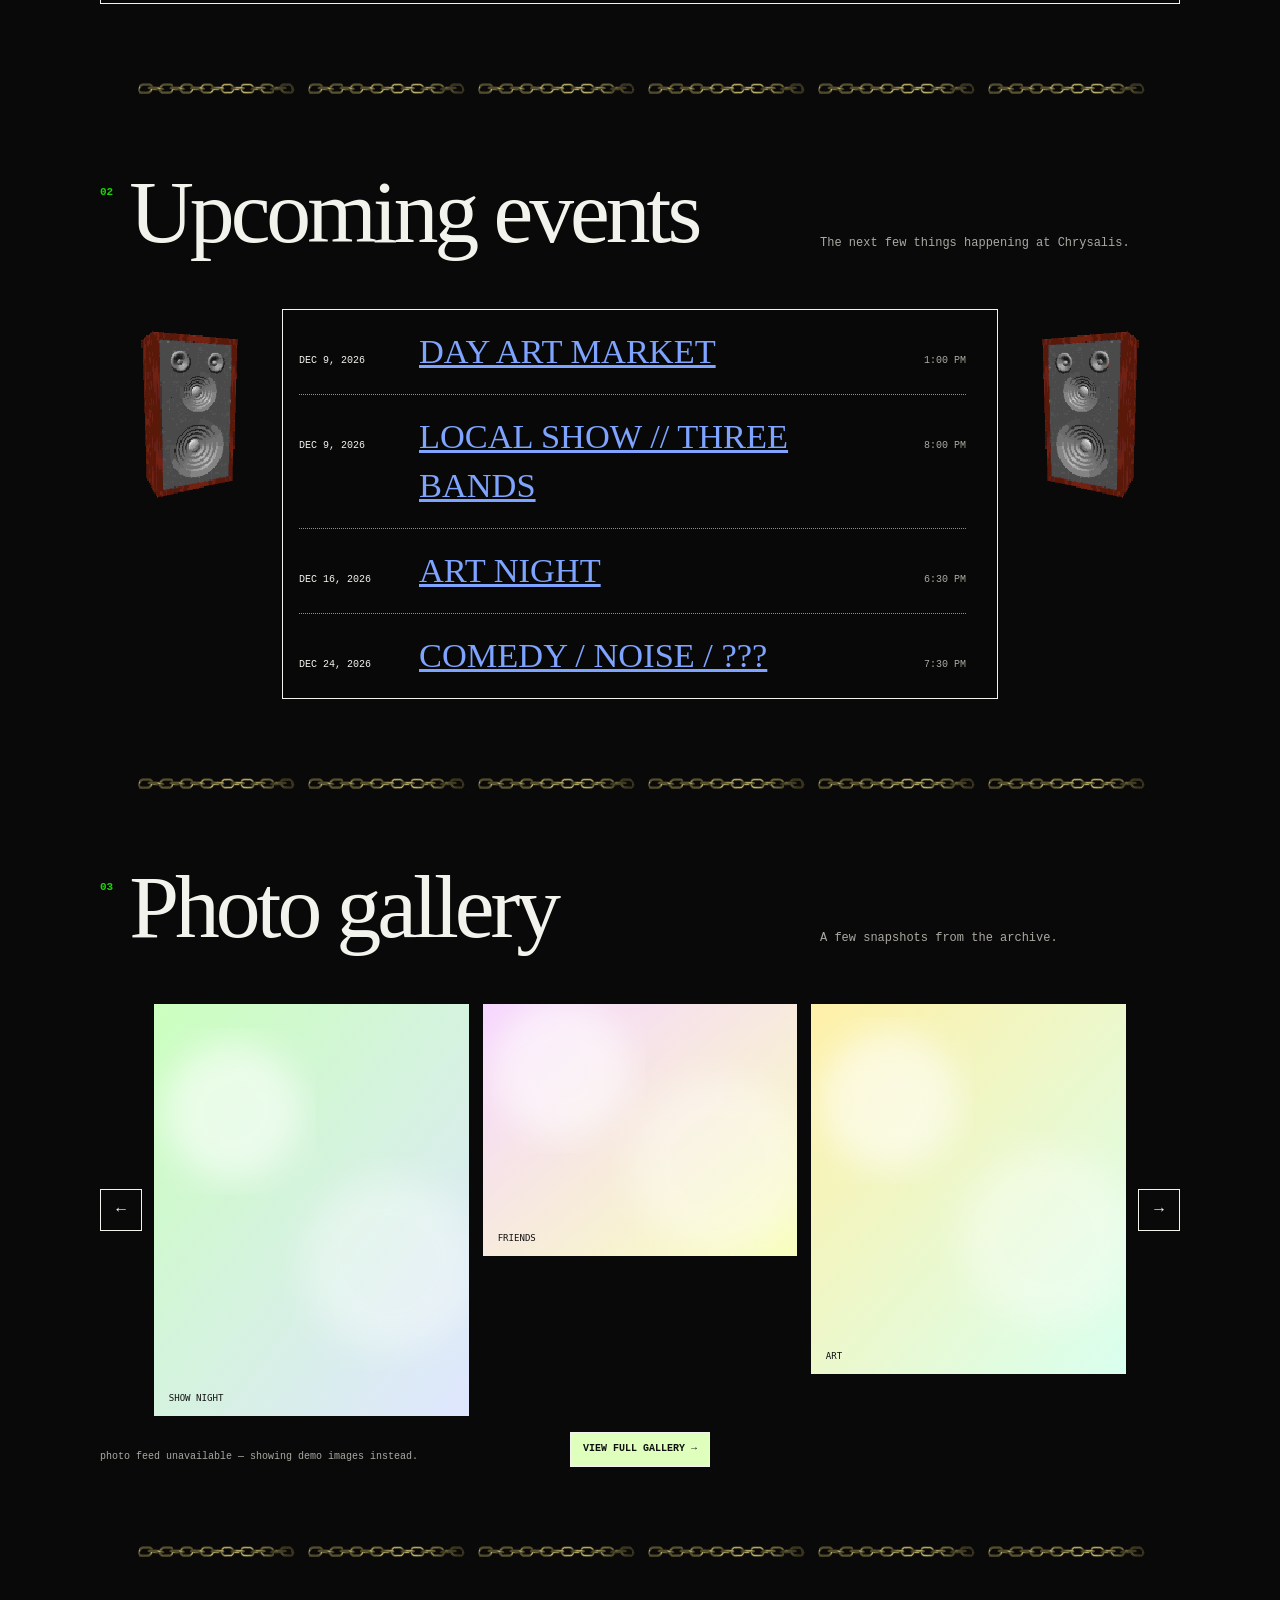
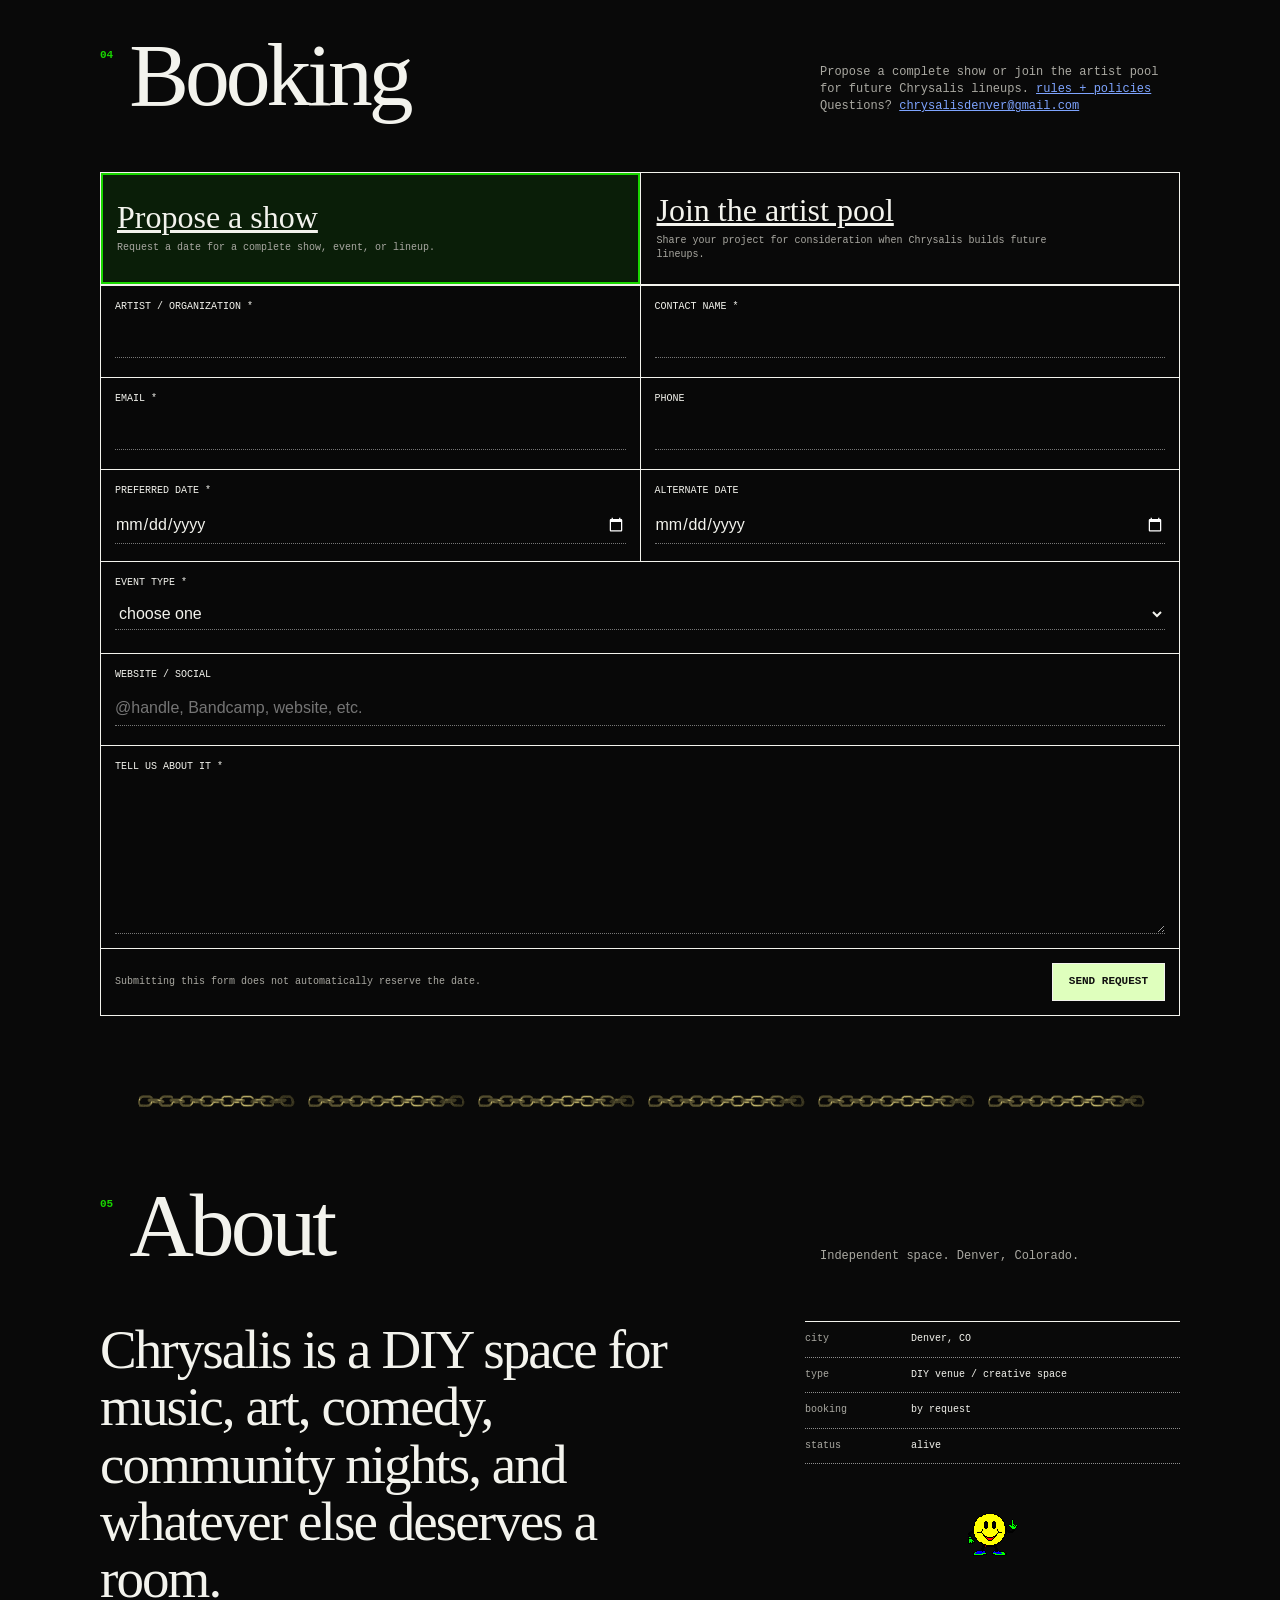
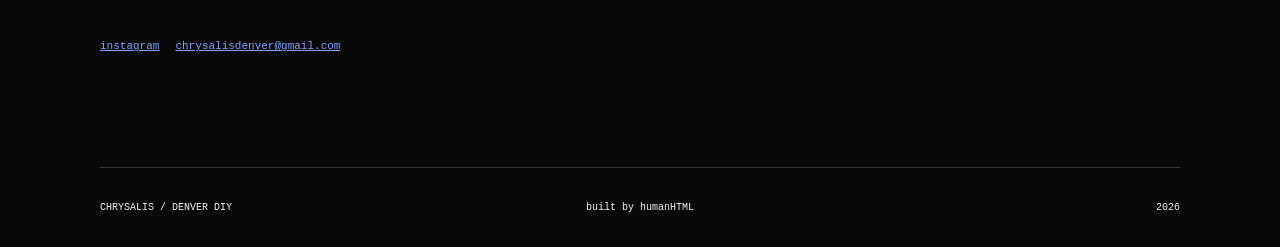
==== commit d69ce91d: "Add Cloudflare Web Analytics to Chrysalis pages" ====
--- a/index.html
+++ b/index.html
@@ -597,5 +597,8 @@
   <script src="theme.js?v=1"></script>
   <script src="config.js?v=12"></script>
   <script src="app.js?v=14"></script>
+  <!-- Cloudflare Web Analytics -->
+  <script type='module' src='https://static.cloudflareinsights.com/beacon.min.js' data-cf-beacon='{"token": "4108d2995ec04d0d929ee4432ae7e6e1"}'></script>
+  <!-- End Cloudflare Web Analytics -->
 </body>
 </html>
